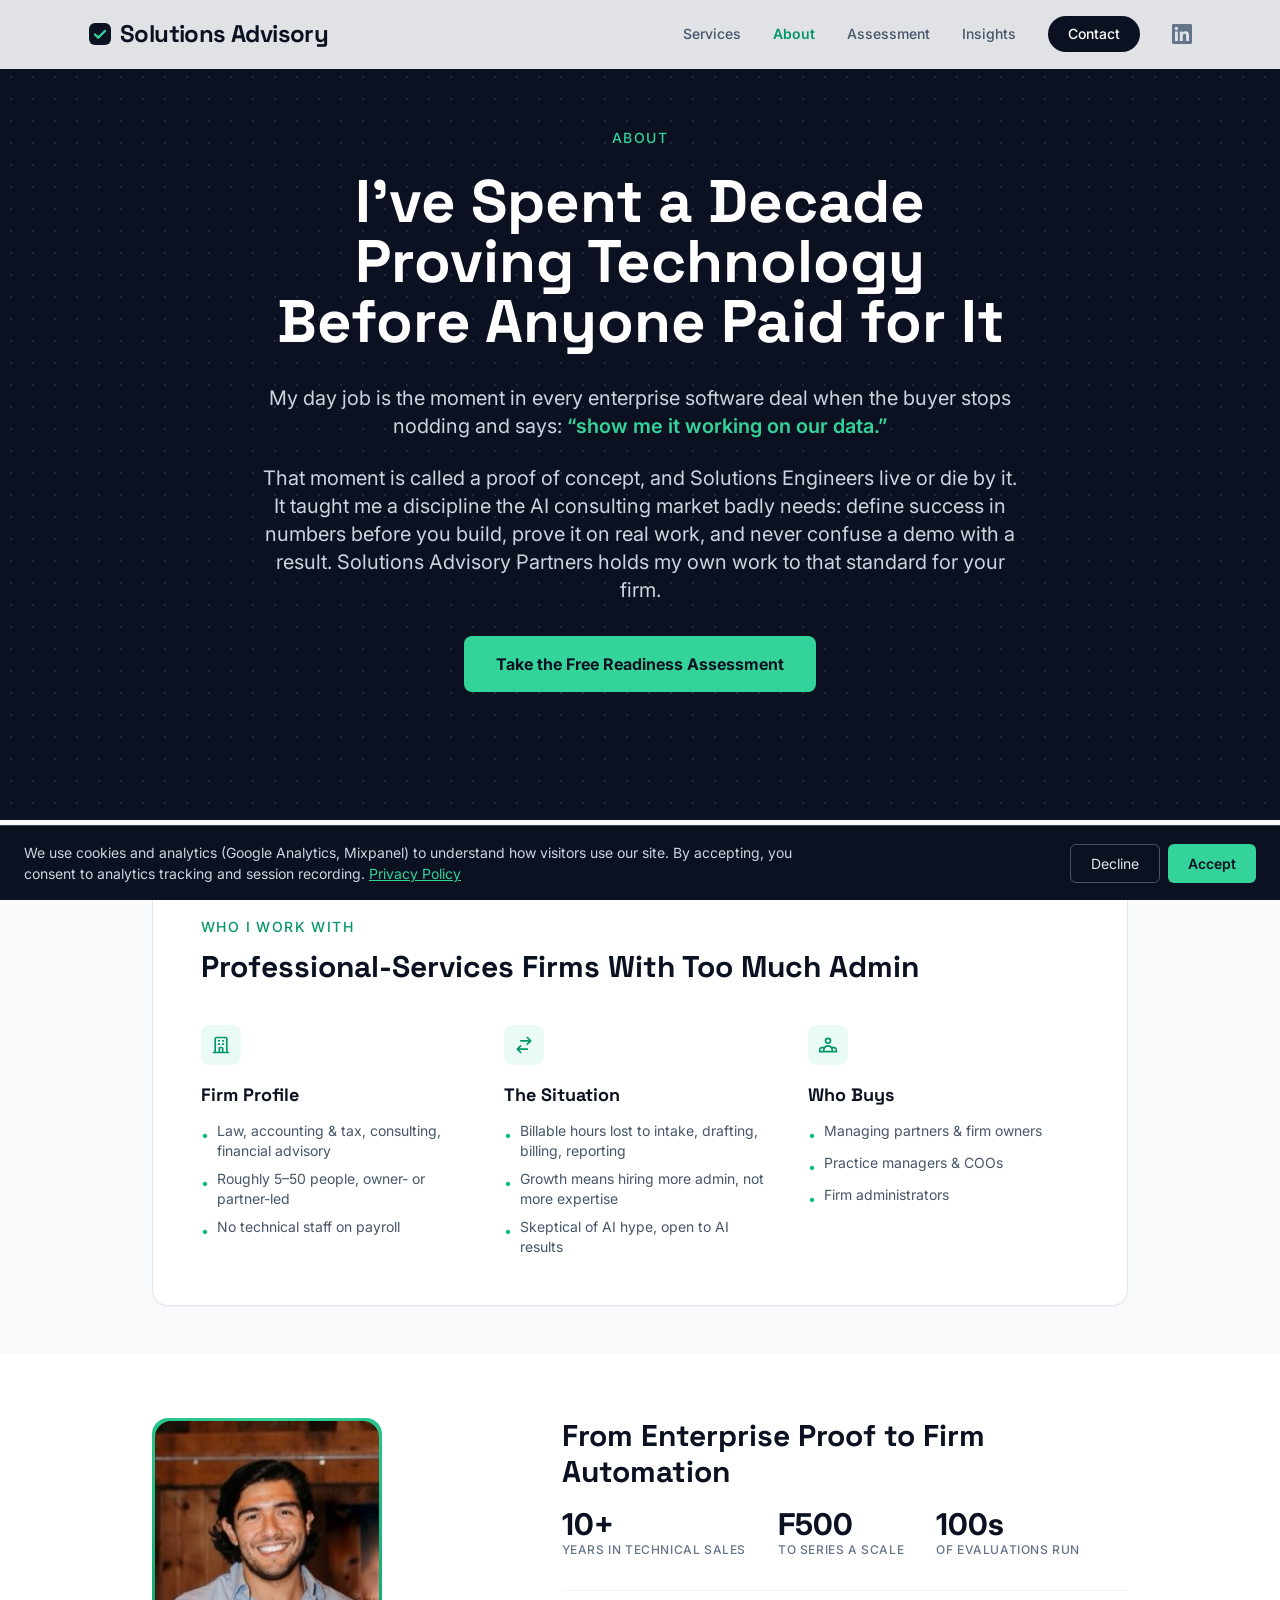
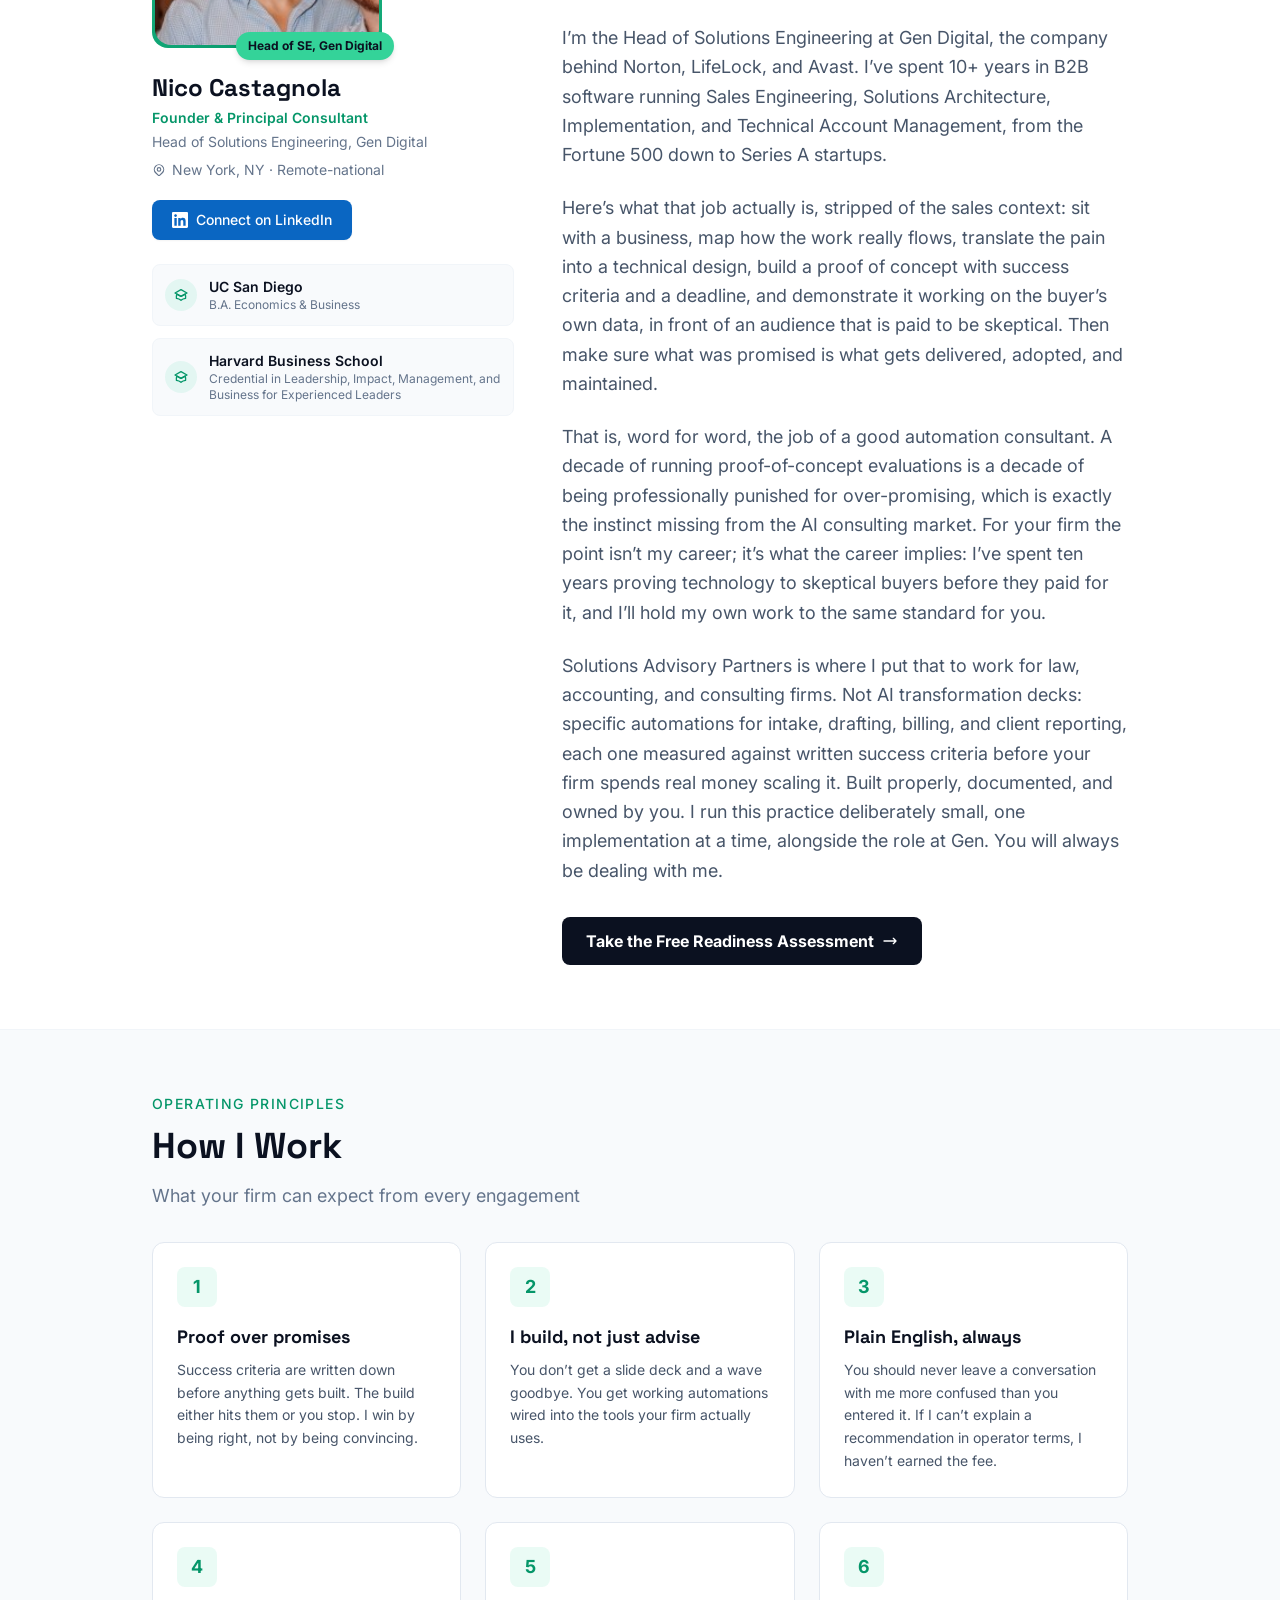
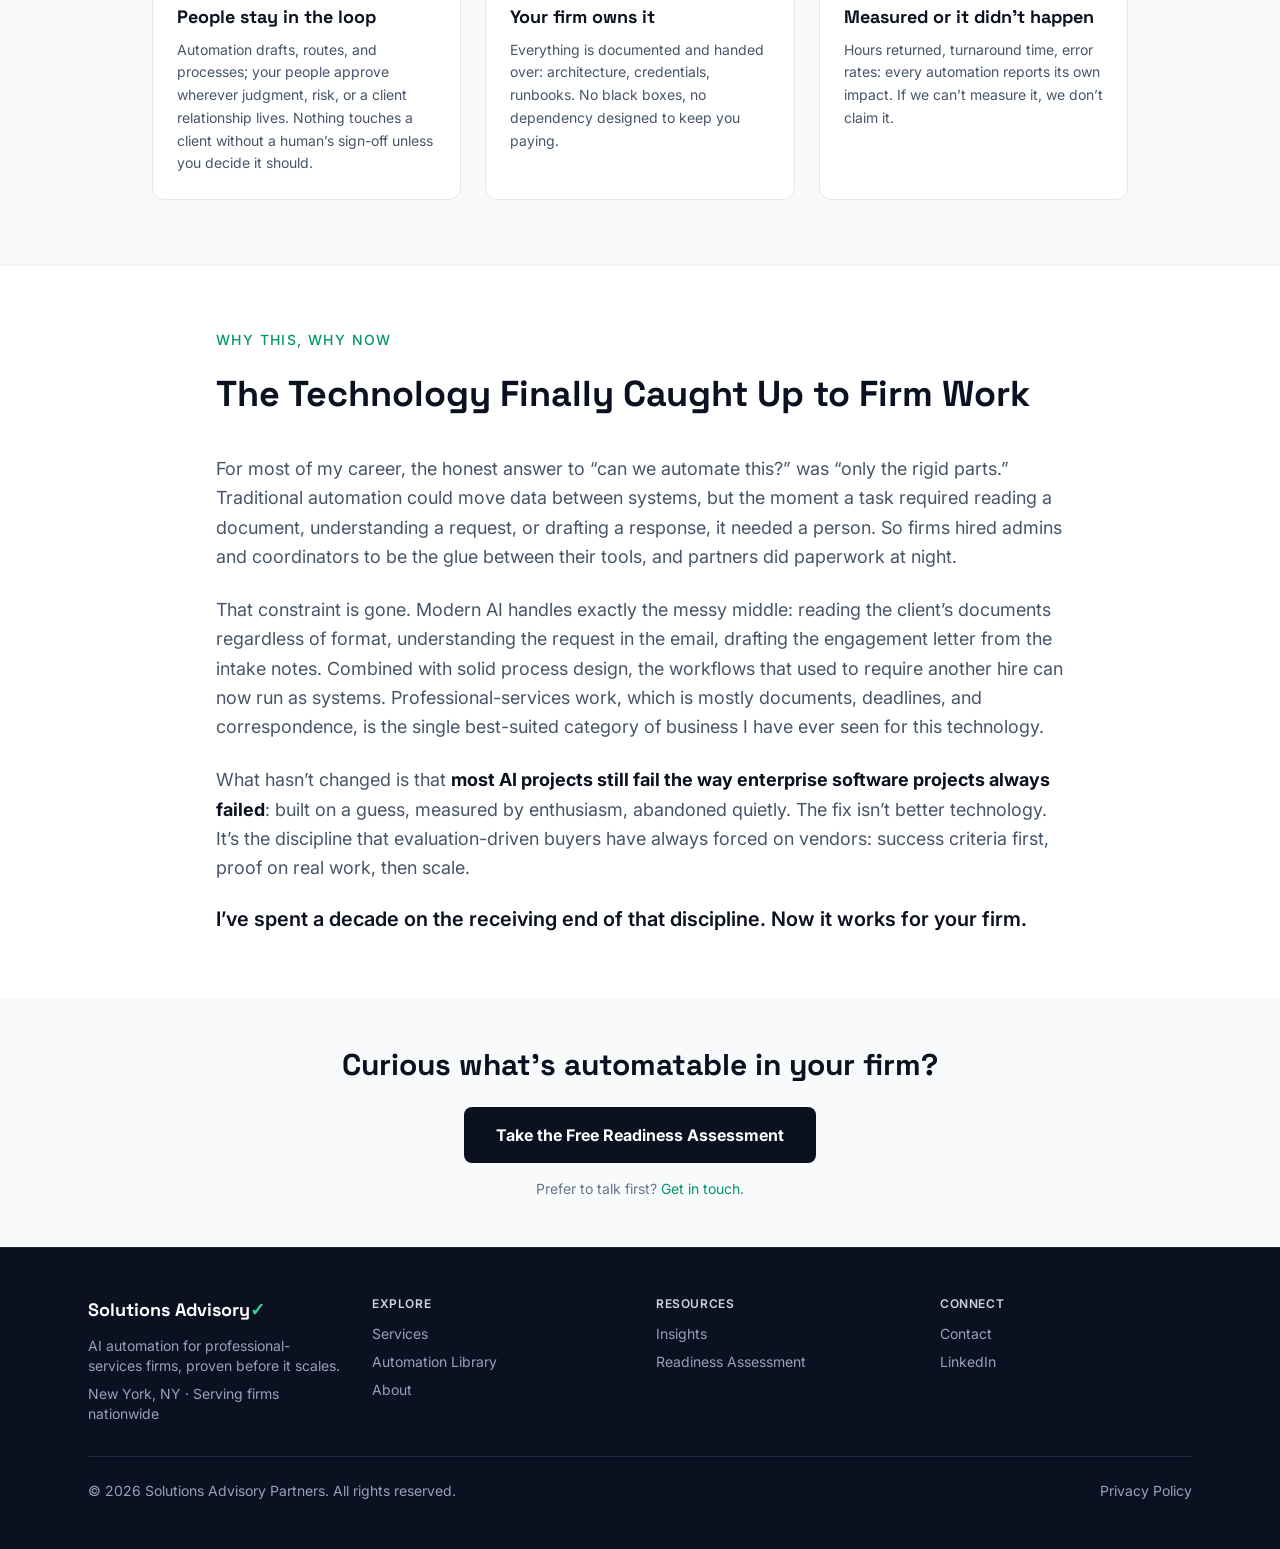
==== about.html @ 88dd607d "SAP v2: AI automation consultancy for professional-services firms Standalone v2 of the Solutions Adv" ====
<!DOCTYPE html>
<html lang="en" class="scroll-smooth">
<head>
    <script src="consent.js"></script>
    <script src="analytics.js" defer></script>
    <meta charset="UTF-8">
    <meta name="viewport" content="width=device-width, initial-scale=1.0">
    <title>About | Solutions Advisory Partners</title>
    <meta name="description" content="Solutions Advisory Partners is the AI automation practice of Nico Castagnola, Head of Solutions Engineering at Gen Digital. A decade of proving technology to skeptical enterprise buyers, now applied to law, accounting, and consulting firms.">
    <link rel="icon" type="image/svg+xml" href="assets/favicon.svg">
    <link rel="stylesheet" href="assets/tailwind.css">
    <link href="https://fonts.googleapis.com/css2?family=Inter:wght@300;400;500;600;700&family=Space+Grotesk:wght@500;600;700&display=swap" rel="stylesheet">
    <style>
        body { font-family: 'Inter', sans-serif; }
        h1, h2, h3 { font-family: 'Space Grotesk', sans-serif; }
        .hero-pattern {
            background-color: #0b1120;
            background-image: radial-gradient(#1c2941 1px, transparent 1px);
            background-size: 22px 22px;
        }
        .founder-photo-ring {
            background: conic-gradient(#34d399, #059669, #34d399);
            padding: 3px;
            border-radius: 1rem;
        }
    </style>
    <link rel="canonical" href="https://www.solutionsadvisorypartners.com/about.html">
    <meta property="og:type" content="website">
    <meta property="og:title" content="About | Solutions Advisory Partners">
    <meta property="og:description" content="A decade of proving technology to skeptical enterprise buyers, now applied to AI automation for professional-services firms.">
    <meta property="og:url" content="https://www.solutionsadvisorypartners.com/about.html">
    <meta property="og:site_name" content="Solutions Advisory Partners">
    <meta property="og:image" content="https://www.solutionsadvisorypartners.com/assets/og-default.png">
    <meta name="twitter:card" content="summary_large_image">
    <meta name="twitter:title" content="About | Solutions Advisory Partners">
    <meta name="twitter:description" content="A decade of proving technology to skeptical enterprise buyers, now applied to AI automation for professional-services firms.">
</head>
<body class="bg-brand-light text-slate-800 antialiased">

    <nav class="fixed w-full z-50 bg-brand-light/90 backdrop-blur-md border-b border-slate-200">
        <div class="max-w-6xl mx-auto px-6 py-4 flex justify-between items-center">
            <a href="index.html" class="flex items-center gap-2 text-xl md:text-2xl font-display font-bold text-brand-dark tracking-tight">
                <svg class="w-6 h-6 shrink-0" viewBox="0 0 24 24" fill="none" aria-hidden="true"><rect x="1" y="1" width="22" height="22" rx="6" fill="#0b1120"/><path d="M7 12.5l3.2 3.2L17 9" stroke="#34d399" stroke-width="2.4" stroke-linecap="round" stroke-linejoin="round"/></svg>
                Solutions Advisory
            </a>
            <div class="hidden md:flex items-center space-x-8 text-sm font-medium text-slate-600">
                <a href="services.html" class="hover:text-emerald-600 transition">Services</a>
                <a href="about.html" class="text-emerald-600 font-semibold">About</a>
                <a href="assessment.html" class="hover:text-emerald-600 transition">Assessment</a>
                <a href="insights.html" class="hover:text-emerald-600 transition">Insights</a>
                <a href="contact.html" class="px-5 py-2 bg-brand-dark text-white rounded-full hover:bg-slate-700 transition">Contact</a>
                <a href="https://www.linkedin.com/company/solutions-engineering-advisory/" target="_blank" rel="noopener noreferrer" class="text-slate-500 hover:text-[#0A66C2] transition" aria-label="LinkedIn">
                    <svg class="w-5 h-5" fill="currentColor" viewBox="0 0 24 24"><path d="M20.447 20.452h-3.554v-5.569c0-1.328-.027-3.037-1.852-3.037-1.853 0-2.136 1.445-2.136 2.939v5.667H9.351V9h3.414v1.561h.046c.477-.9 1.637-1.85 3.37-1.85 3.601 0 4.267 2.37 4.267 5.455v6.286zM5.337 7.433c-1.144 0-2.063-.926-2.063-2.065 0-1.138.92-2.063 2.063-2.063 1.14 0 2.064.925 2.064 2.063 0 1.139-.925 2.065-2.064 2.065zm1.782 13.019H3.555V9h3.564v11.452zM22.225 0H1.771C.792 0 0 .774 0 1.729v20.542C0 23.227.792 24 1.771 24h20.451C23.2 24 24 23.227 24 22.271V1.729C24 .774 23.2 0 22.222 0h.003z"/></svg>
                </a>
            </div>
            <button id="mobileMenuBtn" class="md:hidden p-2 text-slate-600 hover:text-emerald-600 transition" aria-label="Toggle menu" aria-expanded="false">
                <svg id="iconHam" class="w-6 h-6" fill="none" stroke="currentColor" viewBox="0 0 24 24"><path stroke-linecap="round" stroke-linejoin="round" stroke-width="2" d="M4 6h16M4 12h16M4 18h16"/></svg>
                <svg id="iconX" class="w-6 h-6 hidden" fill="none" stroke="currentColor" viewBox="0 0 24 24"><path stroke-linecap="round" stroke-linejoin="round" stroke-width="2" d="M6 18L18 6M6 6l12 12"/></svg>
            </button>
        </div>
        <div id="mobileMenu" class="hidden md:hidden border-t border-slate-200">
            <div class="px-6 py-4 flex flex-col space-y-1">
                <a href="services.html" class="block px-3 py-3 rounded-lg text-base font-medium text-slate-700 hover:bg-slate-100 transition">Services</a>
                <a href="about.html" class="block px-3 py-3 rounded-lg text-base font-medium text-emerald-600 hover:bg-slate-100 transition">About</a>
                <a href="assessment.html" class="block px-3 py-3 rounded-lg text-base font-medium text-slate-700 hover:bg-slate-100 transition">Assessment</a>
                <a href="insights.html" class="block px-3 py-3 rounded-lg text-base font-medium text-slate-700 hover:bg-slate-100 transition">Insights</a>
                <a href="contact.html" class="block mt-2 px-3 py-3 bg-brand-dark text-white text-base font-bold text-center rounded-lg hover:bg-slate-700 transition">Contact</a>
            </div>
        </div>
    </nav>
    <script>
    (function(){var b=document.getElementById('mobileMenuBtn'),m=document.getElementById('mobileMenu'),h=document.getElementById('iconHam'),x=document.getElementById('iconX');if(!b||!m)return;b.addEventListener('click',function(){m.classList.toggle('hidden');h.classList.toggle('hidden');x.classList.toggle('hidden');b.setAttribute('aria-expanded',m.classList.contains('hidden')?'false':'true');});m.querySelectorAll('a').forEach(function(a){a.addEventListener('click',function(){m.classList.add('hidden');h.classList.remove('hidden');x.classList.add('hidden');b.setAttribute('aria-expanded','false');});});})();
    </script>

    <!-- HERO -->
    <section class="hero-pattern text-white py-24 md:py-32 flex items-center">
        <div class="max-w-4xl mx-auto px-8 md:px-12 lg:px-16 text-center">
            <p class="text-brand-accent font-medium text-sm uppercase tracking-widest mb-6">About</p>
            <h1 class="text-4xl md:text-5xl lg:text-6xl font-bold leading-tight mb-8">
                I&rsquo;ve Spent a Decade Proving Technology Before Anyone Paid for It
            </h1>
            <p class="text-lg md:text-xl text-slate-300 leading-relaxed mb-6">
                My day job is the moment in every enterprise software deal when the buyer stops nodding and says: <span class="text-brand-accent font-semibold">&ldquo;show me it working on our data.&rdquo;</span>
            </p>
            <p class="text-lg md:text-xl text-slate-300 leading-relaxed mb-8">
                That moment is called a proof of concept, and Solutions Engineers live or die by it. It taught me a discipline the AI consulting market badly needs: define success in numbers before you build, prove it on real work, and never confuse a demo with a result. Solutions Advisory Partners holds my own work to that standard for your firm.
            </p>
            <a href="assessment.html" class="inline-block px-8 py-4 bg-brand-accent text-brand-dark font-bold rounded-lg hover:bg-white transition">
                Take the Free Readiness Assessment
            </a>
        </div>
    </section>

    <!-- ICP SNAPSHOT -->
    <section class="py-12 bg-brand-light">
        <div class="max-w-5xl mx-auto px-6">
            <div class="bg-white border border-slate-200 rounded-2xl p-8 md:p-12 shadow-sm">
                <p class="text-emerald-600 font-medium text-sm uppercase tracking-widest mb-3">Who I Work With</p>
                <h2 class="text-2xl md:text-3xl font-bold text-brand-dark mb-10">Professional-Services Firms With Too Much Admin</h2>
                <div class="grid md:grid-cols-3 gap-8">
                    <div>
                        <div class="w-10 h-10 bg-brand-accent/10 rounded-lg flex items-center justify-center mb-4">
                            <svg class="w-5 h-5 text-emerald-600" fill="none" stroke="currentColor" viewBox="0 0 24 24"><path stroke-linecap="round" stroke-linejoin="round" stroke-width="2" d="M19 21V5a2 2 0 00-2-2H7a2 2 0 00-2 2v16m14 0h2m-2 0h-5m-9 0H3m2 0h5M9 7h1m-1 4h1m4-4h1m-1 4h1m-5 10v-5a1 1 0 011-1h2a1 1 0 011 1v5m-4 0h4"/></svg>
                        </div>
                        <h3 class="text-lg font-bold text-brand-dark mb-3">Firm Profile</h3>
                        <ul class="space-y-2 text-slate-600 text-sm">
                            <li class="flex items-start gap-2"><span class="text-emerald-500 mt-1">&#8226;</span>Law, accounting &amp; tax, consulting, financial advisory</li>
                            <li class="flex items-start gap-2"><span class="text-emerald-500 mt-1">&#8226;</span>Roughly 5&ndash;50 people, owner- or partner-led</li>
                            <li class="flex items-start gap-2"><span class="text-emerald-500 mt-1">&#8226;</span>No technical staff on payroll</li>
                        </ul>
                    </div>
                    <div>
                        <div class="w-10 h-10 bg-brand-accent/10 rounded-lg flex items-center justify-center mb-4">
                            <svg class="w-5 h-5 text-emerald-600" fill="none" stroke="currentColor" viewBox="0 0 24 24"><path stroke-linecap="round" stroke-linejoin="round" stroke-width="2" d="M8 7h12m0 0l-4-4m4 4l-4 4m0 6H4m0 0l4 4m-4-4l4-4"/></svg>
                        </div>
                        <h3 class="text-lg font-bold text-brand-dark mb-3">The Situation</h3>
                        <ul class="space-y-2 text-slate-600 text-sm">
                            <li class="flex items-start gap-2"><span class="text-emerald-500 mt-1">&#8226;</span>Billable hours lost to intake, drafting, billing, reporting</li>
                            <li class="flex items-start gap-2"><span class="text-emerald-500 mt-1">&#8226;</span>Growth means hiring more admin, not more expertise</li>
                            <li class="flex items-start gap-2"><span class="text-emerald-500 mt-1">&#8226;</span>Skeptical of AI hype, open to AI results</li>
                        </ul>
                    </div>
                    <div>
                        <div class="w-10 h-10 bg-brand-accent/10 rounded-lg flex items-center justify-center mb-4">
                            <svg class="w-5 h-5 text-emerald-600" fill="none" stroke="currentColor" viewBox="0 0 24 24"><path stroke-linecap="round" stroke-linejoin="round" stroke-width="2" d="M17 20h5v-2a3 3 0 00-5.356-1.857M17 20H7m10 0v-2c0-.656-.126-1.283-.356-1.857M7 20H2v-2a3 3 0 015.356-1.857M7 20v-2c0-.656.126-1.283.356-1.857m0 0a5.002 5.002 0 019.288 0M15 7a3 3 0 11-6 0 3 3 0 016 0z"/></svg>
                        </div>
                        <h3 class="text-lg font-bold text-brand-dark mb-3">Who Buys</h3>
                        <ul class="space-y-2 text-slate-600 text-sm">
                            <li class="flex items-start gap-2"><span class="text-emerald-500 mt-1">&#8226;</span>Managing partners &amp; firm owners</li>
                            <li class="flex items-start gap-2"><span class="text-emerald-500 mt-1">&#8226;</span>Practice managers &amp; COOs</li>
                            <li class="flex items-start gap-2"><span class="text-emerald-500 mt-1">&#8226;</span>Firm administrators</li>
                        </ul>
                    </div>
                </div>
            </div>
        </div>
    </section>

    <!-- ABOUT THE FOUNDER -->
    <section class="py-16 bg-white border-b border-slate-100">
        <div class="max-w-5xl mx-auto px-6">
            <div class="grid md:grid-cols-5 gap-12 items-start">

                <!-- Left column: Photo + Identity + Credentials -->
                <div class="md:col-span-2 flex flex-col items-center md:items-start">
                    <div class="relative mb-6">
                        <div class="founder-photo-ring">
                            <div class="w-48 h-48 md:w-56 md:h-56 rounded-2xl overflow-hidden bg-slate-100">
                                <img
                                    src="assets/nico-headshot.jpg"
                                    alt="Nico Castagnola, Founder of Solutions Advisory Partners"
                                    class="w-full h-full object-cover"
                                    id="founderPhoto"
                                    onerror="this.style.display='none';document.getElementById('founderFallback').style.display='flex';"
                                >
                                <div id="founderFallback" class="w-full h-full bg-gradient-to-br from-brand-dark to-slate-700 items-center justify-center text-white text-5xl font-display font-bold" style="display:none;">NC</div>
                            </div>
                        </div>
                        <div class="absolute -bottom-3 -right-3 bg-brand-accent text-brand-dark text-xs font-bold px-3 py-1.5 rounded-full shadow-md">
                            Head of SE, Gen Digital
                        </div>
                    </div>

                    <h3 class="text-2xl font-bold text-brand-dark font-display mb-1">Nico Castagnola</h3>
                    <p class="text-emerald-600 font-semibold text-sm mb-1">Founder &amp; Principal Consultant</p>
                    <p class="text-slate-500 text-sm mb-2">Head of Solutions Engineering, Gen Digital</p>
                    <p class="text-slate-500 text-sm mb-5 flex items-center gap-1.5">
                        <svg class="w-3.5 h-3.5" fill="none" stroke="currentColor" viewBox="0 0 24 24"><path stroke-linecap="round" stroke-linejoin="round" stroke-width="2" d="M17.657 16.657L13.414 20.9a1.998 1.998 0 01-2.827 0l-4.244-4.243a8 8 0 1111.314 0z"/><path stroke-linecap="round" stroke-linejoin="round" stroke-width="2" d="M15 11a3 3 0 11-6 0 3 3 0 016 0z"/></svg>
                        New York, NY &middot; Remote-national
                    </p>

                    <a href="https://www.linkedin.com/in/njc29/" target="_blank" rel="noopener noreferrer"
                       class="inline-flex items-center gap-2 px-5 py-2.5 bg-[#0A66C2] text-white text-sm font-medium rounded-lg hover:bg-[#004182] transition mb-6 shadow-sm w-full justify-center md:w-auto">
                        <svg class="w-4 h-4" fill="currentColor" viewBox="0 0 24 24"><path d="M20.447 20.452h-3.554v-5.569c0-1.328-.027-3.037-1.852-3.037-1.853 0-2.136 1.445-2.136 2.939v5.667H9.351V9h3.414v1.561h.046c.477-.9 1.637-1.85 3.37-1.85 3.601 0 4.267 2.37 4.267 5.455v6.286zM5.337 7.433c-1.144 0-2.063-.926-2.063-2.065 0-1.138.92-2.063 2.063-2.063 1.14 0 2.064.925 2.064 2.063 0 1.139-.925 2.065-2.064 2.065zm1.782 13.019H3.555V9h3.564v11.452zM22.225 0H1.771C.792 0 0 .774 0 1.729v20.542C0 23.227.792 24 1.771 24h20.451C23.2 24 24 23.227 24 22.271V1.729C24 .774 23.2 0 22.222 0h.003z"/></svg>
                        Connect on LinkedIn
                    </a>

                    <div class="w-full space-y-3">
                        <div class="flex items-center gap-3 bg-slate-50 p-3 rounded-lg border border-slate-100">
                            <div class="w-8 h-8 bg-brand-accent/10 rounded-full flex items-center justify-center shrink-0">
                                <svg class="w-4 h-4 text-emerald-600" fill="none" stroke="currentColor" viewBox="0 0 24 24"><path stroke-linecap="round" stroke-linejoin="round" stroke-width="2" d="M12 14l9-5-9-5-9 5 9 5z"/><path stroke-linecap="round" stroke-linejoin="round" stroke-width="2" d="M12 14l6.16-3.422a12.083 12.083 0 01.665 6.479A11.952 11.952 0 0012 20.055a11.952 11.952 0 00-6.824-2.998 12.078 12.078 0 01.665-6.479L12 14z"/></svg>
                            </div>
                            <div>
                                <p class="text-sm font-semibold text-brand-dark">UC San Diego</p>
                                <p class="text-xs text-slate-500">B.A. Economics &amp; Business</p>
                            </div>
                        </div>
                        <div class="flex items-center gap-3 bg-slate-50 p-3 rounded-lg border border-slate-100">
                            <div class="w-8 h-8 bg-brand-accent/10 rounded-full flex items-center justify-center shrink-0">
                                <svg class="w-4 h-4 text-emerald-600" fill="none" stroke="currentColor" viewBox="0 0 24 24"><path stroke-linecap="round" stroke-linejoin="round" stroke-width="2" d="M12 14l9-5-9-5-9 5 9 5z"/><path stroke-linecap="round" stroke-linejoin="round" stroke-width="2" d="M12 14l6.16-3.422a12.083 12.083 0 01.665 6.479A11.952 11.952 0 0012 20.055a11.952 11.952 0 00-6.824-2.998 12.078 12.078 0 01.665-6.479L12 14z"/></svg>
                            </div>
                            <div>
                                <p class="text-sm font-semibold text-brand-dark">Harvard Business School</p>
                                <p class="text-xs text-slate-500">Credential in Leadership, Impact, Management, and Business for Experienced Leaders</p>
                            </div>
                        </div>
                    </div>
                </div>

                <!-- Right column: Bio -->
                <div class="md:col-span-3">
                    <h2 class="text-2xl md:text-3xl font-bold text-brand-dark mb-4 font-display">From Enterprise Proof to Firm Automation</h2>

                    <div class="flex flex-wrap gap-8 mb-8 pb-8 border-b border-slate-100">
                        <div>
                            <p class="text-3xl font-bold text-brand-dark">10+</p>
                            <p class="text-xs text-slate-500 uppercase tracking-wider font-medium">Years in Technical Sales</p>
                        </div>
                        <div>
                            <p class="text-3xl font-bold text-brand-dark">F500</p>
                            <p class="text-xs text-slate-500 uppercase tracking-wider font-medium">to Series A Scale</p>
                        </div>
                        <div>
                            <p class="text-3xl font-bold text-brand-dark">100s</p>
                            <p class="text-xs text-slate-500 uppercase tracking-wider font-medium">of Evaluations Run</p>
                        </div>
                    </div>

                    <p class="text-slate-600 text-lg leading-relaxed mb-6">
                        I&rsquo;m the Head of Solutions Engineering at Gen Digital, the company behind Norton, LifeLock, and Avast. I&rsquo;ve spent 10+ years in B2B software running Sales Engineering, Solutions Architecture, Implementation, and Technical Account Management, from the Fortune 500 down to Series A startups.
                    </p>
                    <p class="text-slate-600 text-lg leading-relaxed mb-6">
                        Here&rsquo;s what that job actually is, stripped of the sales context: sit with a business, map how the work really flows, translate the pain into a technical design, build a proof of concept with success criteria and a deadline, and demonstrate it working on the buyer&rsquo;s own data, in front of an audience that is paid to be skeptical. Then make sure what was promised is what gets delivered, adopted, and maintained.
                    </p>
                    <p class="text-slate-600 text-lg leading-relaxed mb-6">
                        That is, word for word, the job of a good automation consultant. A decade of running proof-of-concept evaluations is a decade of being professionally punished for over-promising, which is exactly the instinct missing from the AI consulting market. For your firm the point isn&rsquo;t my career; it&rsquo;s what the career implies: I&rsquo;ve spent ten years proving technology to skeptical buyers before they paid for it, and I&rsquo;ll hold my own work to the same standard for you.
                    </p>
                    <p class="text-slate-600 text-lg leading-relaxed mb-8">
                        Solutions Advisory Partners is where I put that to work for law, accounting, and consulting firms. Not AI transformation decks: specific automations for intake, drafting, billing, and client reporting, each one measured against written success criteria before your firm spends real money scaling it. Built properly, documented, and owned by you. I run this practice deliberately small, one implementation at a time, alongside the role at Gen. You will always be dealing with me.
                    </p>

                    <a href="assessment.html" class="inline-flex items-center gap-2 px-6 py-3 bg-brand-dark text-white font-bold rounded-lg hover:bg-slate-700 transition">
                        Take the Free Readiness Assessment
                        <svg class="w-4 h-4" fill="none" stroke="currentColor" viewBox="0 0 24 24"><path stroke-linecap="round" stroke-linejoin="round" stroke-width="2" d="M17 8l4 4m0 0l-4 4m4-4H3"/></svg>
                    </a>
                </div>
            </div>
        </div>
    </section>

    <!-- OPERATING PRINCIPLES -->
    <section class="py-16 bg-brand-light border-b border-slate-100">
        <div class="max-w-5xl mx-auto px-6">
            <p class="text-emerald-600 font-medium text-sm uppercase tracking-widest mb-3">Operating Principles</p>
            <h2 class="text-3xl md:text-4xl font-bold text-brand-dark mb-4">How I Work</h2>
            <p class="text-slate-500 text-lg mb-8">What your firm can expect from every engagement</p>

            <div class="grid md:grid-cols-2 lg:grid-cols-3 gap-6">
                <div class="bg-white border border-slate-200 rounded-xl p-6 hover:shadow-md transition">
                    <div class="w-10 h-10 bg-brand-accent/10 rounded-lg flex items-center justify-center mb-4">
                        <span class="text-emerald-600 font-bold text-lg">1</span>
                    </div>
                    <h3 class="text-lg font-bold text-brand-dark mb-2 font-display">Proof over promises</h3>
                    <p class="text-slate-600 text-sm leading-relaxed">Success criteria are written down before anything gets built. The build either hits them or you stop. I win by being right, not by being convincing.</p>
                </div>
                <div class="bg-white border border-slate-200 rounded-xl p-6 hover:shadow-md transition">
                    <div class="w-10 h-10 bg-brand-accent/10 rounded-lg flex items-center justify-center mb-4">
                        <span class="text-emerald-600 font-bold text-lg">2</span>
                    </div>
                    <h3 class="text-lg font-bold text-brand-dark mb-2 font-display">I build, not just advise</h3>
                    <p class="text-slate-600 text-sm leading-relaxed">You don&rsquo;t get a slide deck and a wave goodbye. You get working automations wired into the tools your firm actually uses.</p>
                </div>
                <div class="bg-white border border-slate-200 rounded-xl p-6 hover:shadow-md transition">
                    <div class="w-10 h-10 bg-brand-accent/10 rounded-lg flex items-center justify-center mb-4">
                        <span class="text-emerald-600 font-bold text-lg">3</span>
                    </div>
                    <h3 class="text-lg font-bold text-brand-dark mb-2 font-display">Plain English, always</h3>
                    <p class="text-slate-600 text-sm leading-relaxed">You should never leave a conversation with me more confused than you entered it. If I can&rsquo;t explain a recommendation in operator terms, I haven&rsquo;t earned the fee.</p>
                </div>
                <div class="bg-white border border-slate-200 rounded-xl p-6 hover:shadow-md transition">
                    <div class="w-10 h-10 bg-brand-accent/10 rounded-lg flex items-center justify-center mb-4">
                        <span class="text-emerald-600 font-bold text-lg">4</span>
                    </div>
                    <h3 class="text-lg font-bold text-brand-dark mb-2 font-display">People stay in the loop</h3>
                    <p class="text-slate-600 text-sm leading-relaxed">Automation drafts, routes, and processes; your people approve wherever judgment, risk, or a client relationship lives. Nothing touches a client without a human&rsquo;s sign-off unless you decide it should.</p>
                </div>
                <div class="bg-white border border-slate-200 rounded-xl p-6 hover:shadow-md transition">
                    <div class="w-10 h-10 bg-brand-accent/10 rounded-lg flex items-center justify-center mb-4">
                        <span class="text-emerald-600 font-bold text-lg">5</span>
                    </div>
                    <h3 class="text-lg font-bold text-brand-dark mb-2 font-display">Your firm owns it</h3>
                    <p class="text-slate-600 text-sm leading-relaxed">Everything is documented and handed over: architecture, credentials, runbooks. No black boxes, no dependency designed to keep you paying.</p>
                </div>
                <div class="bg-white border border-slate-200 rounded-xl p-6 hover:shadow-md transition">
                    <div class="w-10 h-10 bg-brand-accent/10 rounded-lg flex items-center justify-center mb-4">
                        <span class="text-emerald-600 font-bold text-lg">6</span>
                    </div>
                    <h3 class="text-lg font-bold text-brand-dark mb-2 font-display">Measured or it didn&rsquo;t happen</h3>
                    <p class="text-slate-600 text-sm leading-relaxed">Hours returned, turnaround time, error rates: every automation reports its own impact. If we can&rsquo;t measure it, we don&rsquo;t claim it.</p>
                </div>
            </div>
        </div>
    </section>

    <!-- WHY NOW -->
    <section class="py-16 bg-white border-t border-slate-100">
        <div class="max-w-4xl mx-auto px-6">
            <p class="text-emerald-600 font-medium text-sm uppercase tracking-widest mb-6">Why This, Why Now</p>
            <h2 class="text-3xl md:text-4xl font-bold text-brand-dark mb-10 leading-tight">
                The Technology Finally Caught Up to Firm Work
            </h2>

            <div class="space-y-6 text-slate-600 text-lg leading-relaxed">
                <p>
                    For most of my career, the honest answer to &ldquo;can we automate this?&rdquo; was &ldquo;only the rigid parts.&rdquo; Traditional automation could move data between systems, but the moment a task required reading a document, understanding a request, or drafting a response, it needed a person. So firms hired admins and coordinators to be the glue between their tools, and partners did paperwork at night.
                </p>
                <p>
                    That constraint is gone. Modern AI handles exactly the messy middle: reading the client&rsquo;s documents regardless of format, understanding the request in the email, drafting the engagement letter from the intake notes. Combined with solid process design, the workflows that used to require another hire can now run as systems. Professional-services work, which is mostly documents, deadlines, and correspondence, is the single best-suited category of business I have ever seen for this technology.
                </p>
                <p>
                    What hasn&rsquo;t changed is that <strong class="text-brand-dark">most AI projects still fail the way enterprise software projects always failed</strong>: built on a guess, measured by enthusiasm, abandoned quietly. The fix isn&rsquo;t better technology. It&rsquo;s the discipline that evaluation-driven buyers have always forced on vendors: success criteria first, proof on real work, then scale.
                </p>
                <p class="text-brand-dark font-semibold text-xl leading-snug">
                    I&rsquo;ve spent a decade on the receiving end of that discipline. Now it works for your firm.
                </p>
            </div>
        </div>
    </section>

    <!-- MID-PAGE CTA -->
    <section class="py-12 bg-brand-light border-t border-slate-100">
        <div class="max-w-3xl mx-auto px-6 text-center">
            <h2 class="text-2xl md:text-3xl font-bold text-brand-dark mb-6">Curious what&rsquo;s automatable in your firm?</h2>
            <div class="flex flex-col items-center gap-4">
                <a href="assessment.html" class="inline-block px-8 py-4 bg-brand-dark text-white font-bold rounded-lg hover:bg-slate-700 transition">
                    Take the Free Readiness Assessment
                </a>
                <p class="text-sm text-slate-500">Prefer to talk first? <a href="contact.html" class="text-emerald-600 hover:underline">Get in touch</a>.</p>
            </div>
        </div>
    </section>

    <footer class="bg-brand-dark text-slate-400 py-12 border-t border-slate-800">
        <div class="max-w-6xl mx-auto px-6">
            <div class="grid grid-cols-2 md:grid-cols-4 gap-8 mb-8">
                <div>
                    <span class="text-white font-display font-bold text-lg block mb-3">Solutions Advisory<span class="text-brand-accent">&check;</span></span>
                    <p class="text-sm">AI automation for professional-services firms, proven before it scales.</p>
                    <p class="text-sm mt-2">New York, NY &middot; Serving firms nationwide</p>
                </div>
                <div>
                    <p class="text-xs font-semibold text-slate-300 uppercase tracking-wider mb-3">Explore</p>
                    <div class="space-y-2 text-sm">
                        <a href="services.html" class="block hover:text-brand-accent transition">Services</a>
                        <a href="services.html#automations" class="block hover:text-brand-accent transition">Automation Library</a>
                        <a href="about.html" class="block hover:text-brand-accent transition">About</a>
                    </div>
                </div>
                <div>
                    <p class="text-xs font-semibold text-slate-300 uppercase tracking-wider mb-3">Resources</p>
                    <div class="space-y-2 text-sm">
                        <a href="insights.html" class="block hover:text-brand-accent transition">Insights</a>
                        <a href="assessment.html" class="block hover:text-brand-accent transition">Readiness Assessment</a>
                    </div>
                </div>
                <div>
                    <p class="text-xs font-semibold text-slate-300 uppercase tracking-wider mb-3">Connect</p>
                    <div class="space-y-2 text-sm">
                        <a href="contact.html" class="block hover:text-brand-accent transition">Contact</a>
                        <a href="https://www.linkedin.com/company/solutions-engineering-advisory/" target="_blank" rel="noopener noreferrer" class="block hover:text-brand-accent transition">LinkedIn</a>
                    </div>
                </div>
            </div>
            <div class="pt-6 border-t border-slate-800 flex flex-col md:flex-row justify-between items-center gap-4 text-sm">
                <span>&copy; 2026 Solutions Advisory Partners. All rights reserved.</span>
                <a href="privacy.html" class="hover:text-brand-accent transition">Privacy Policy</a>
            </div>
        </div>
    </footer>
</body>
</html>
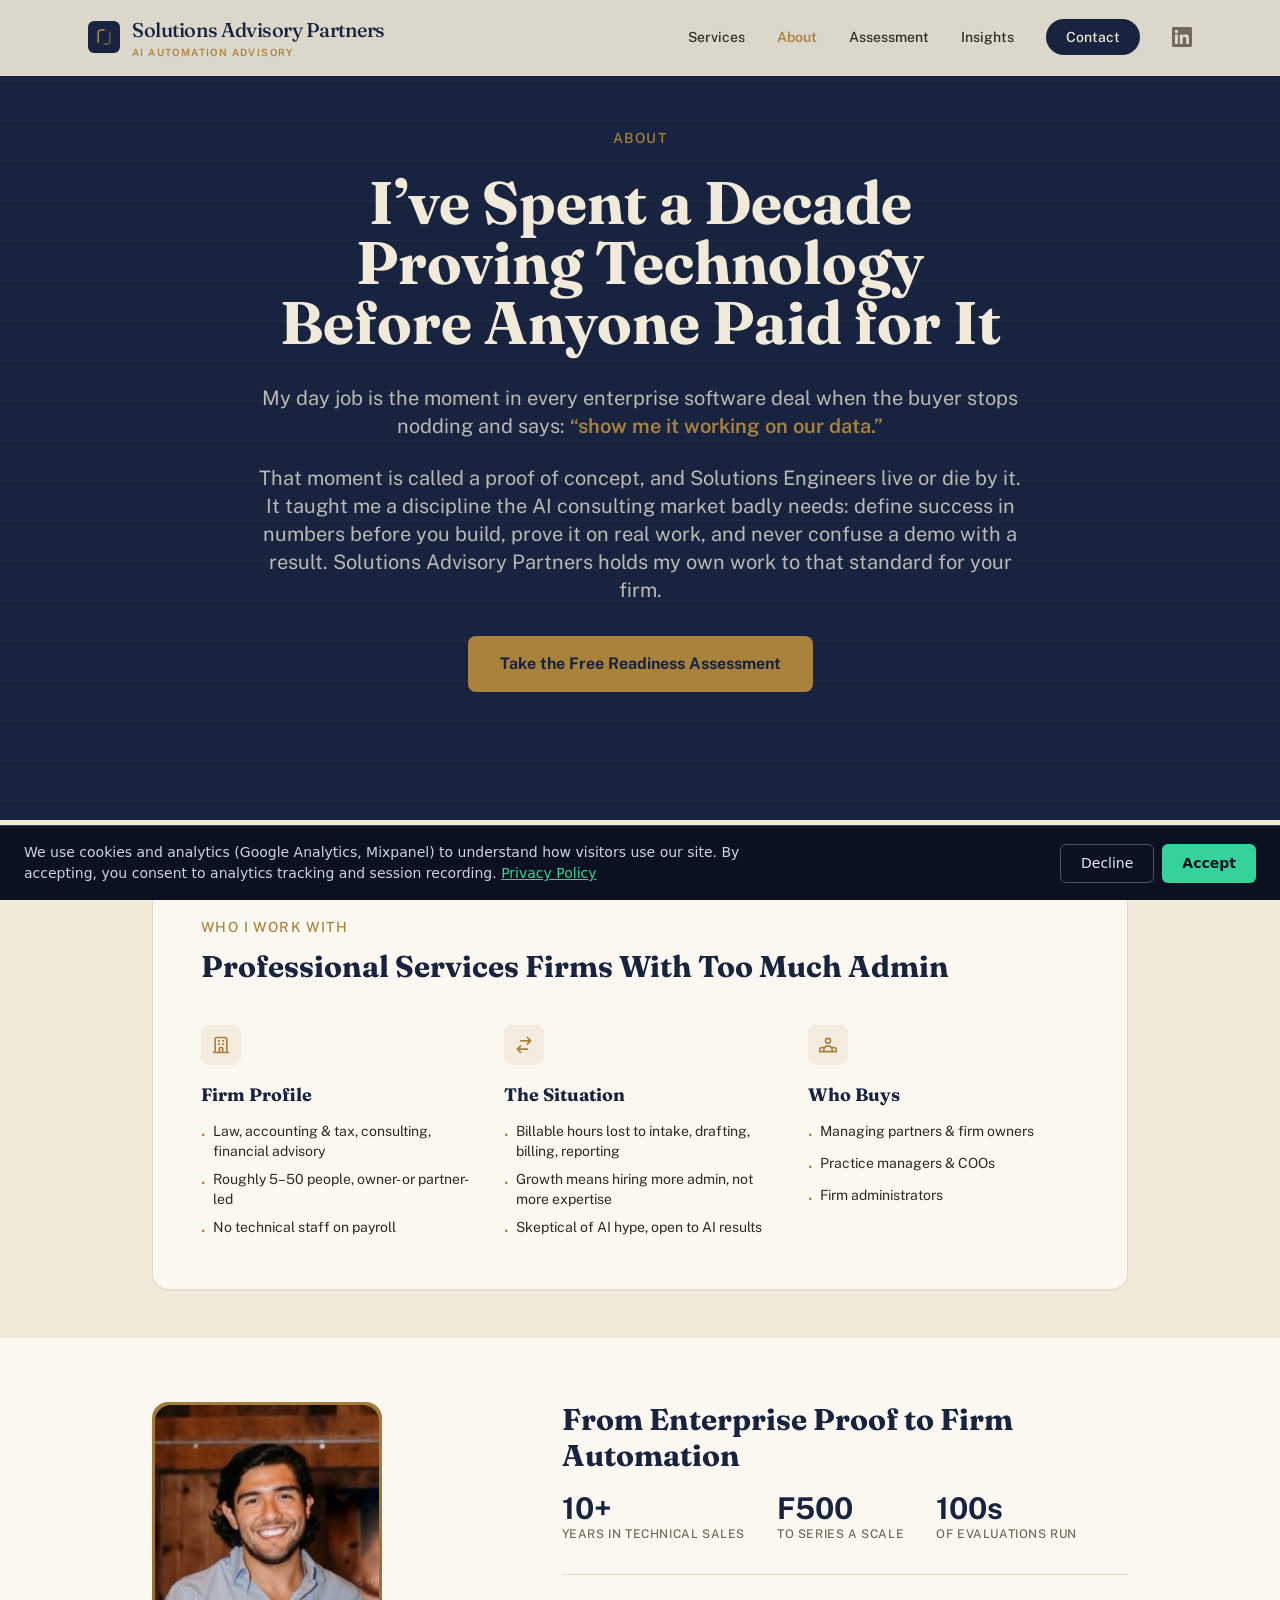
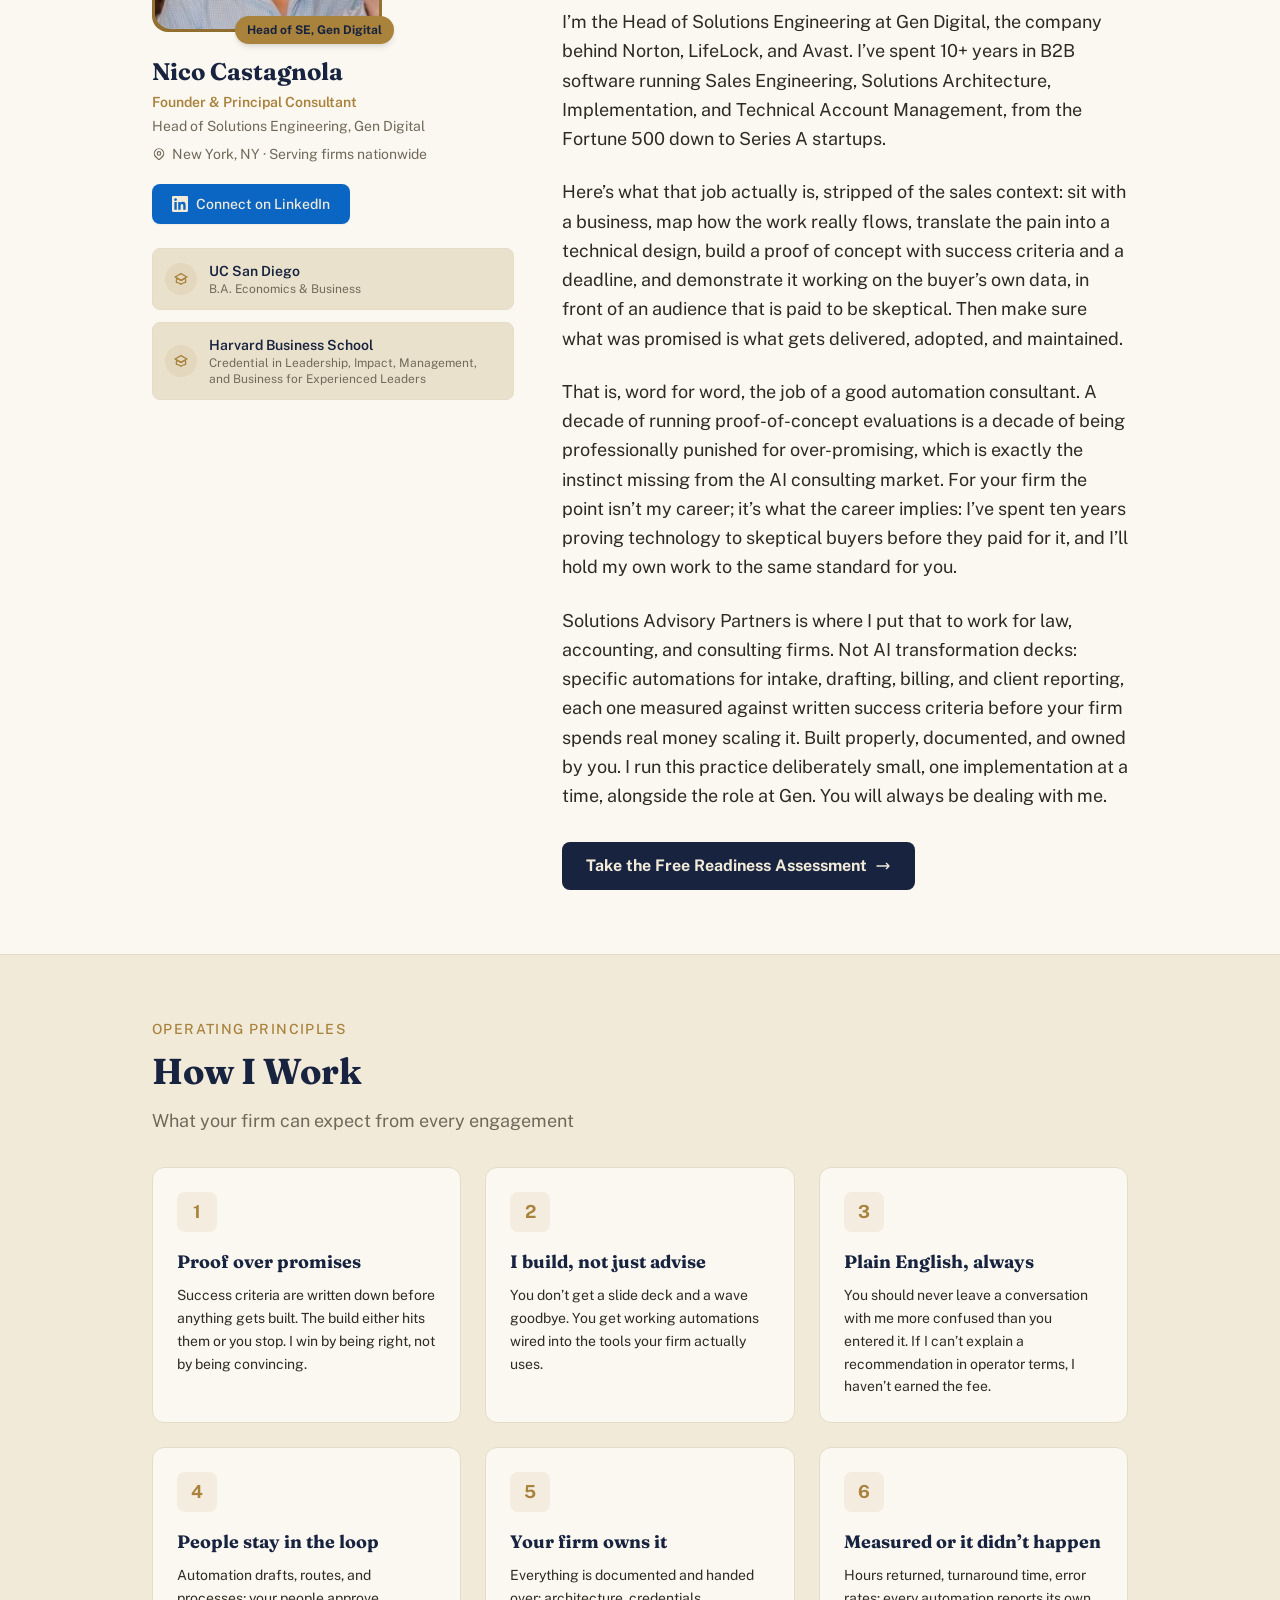
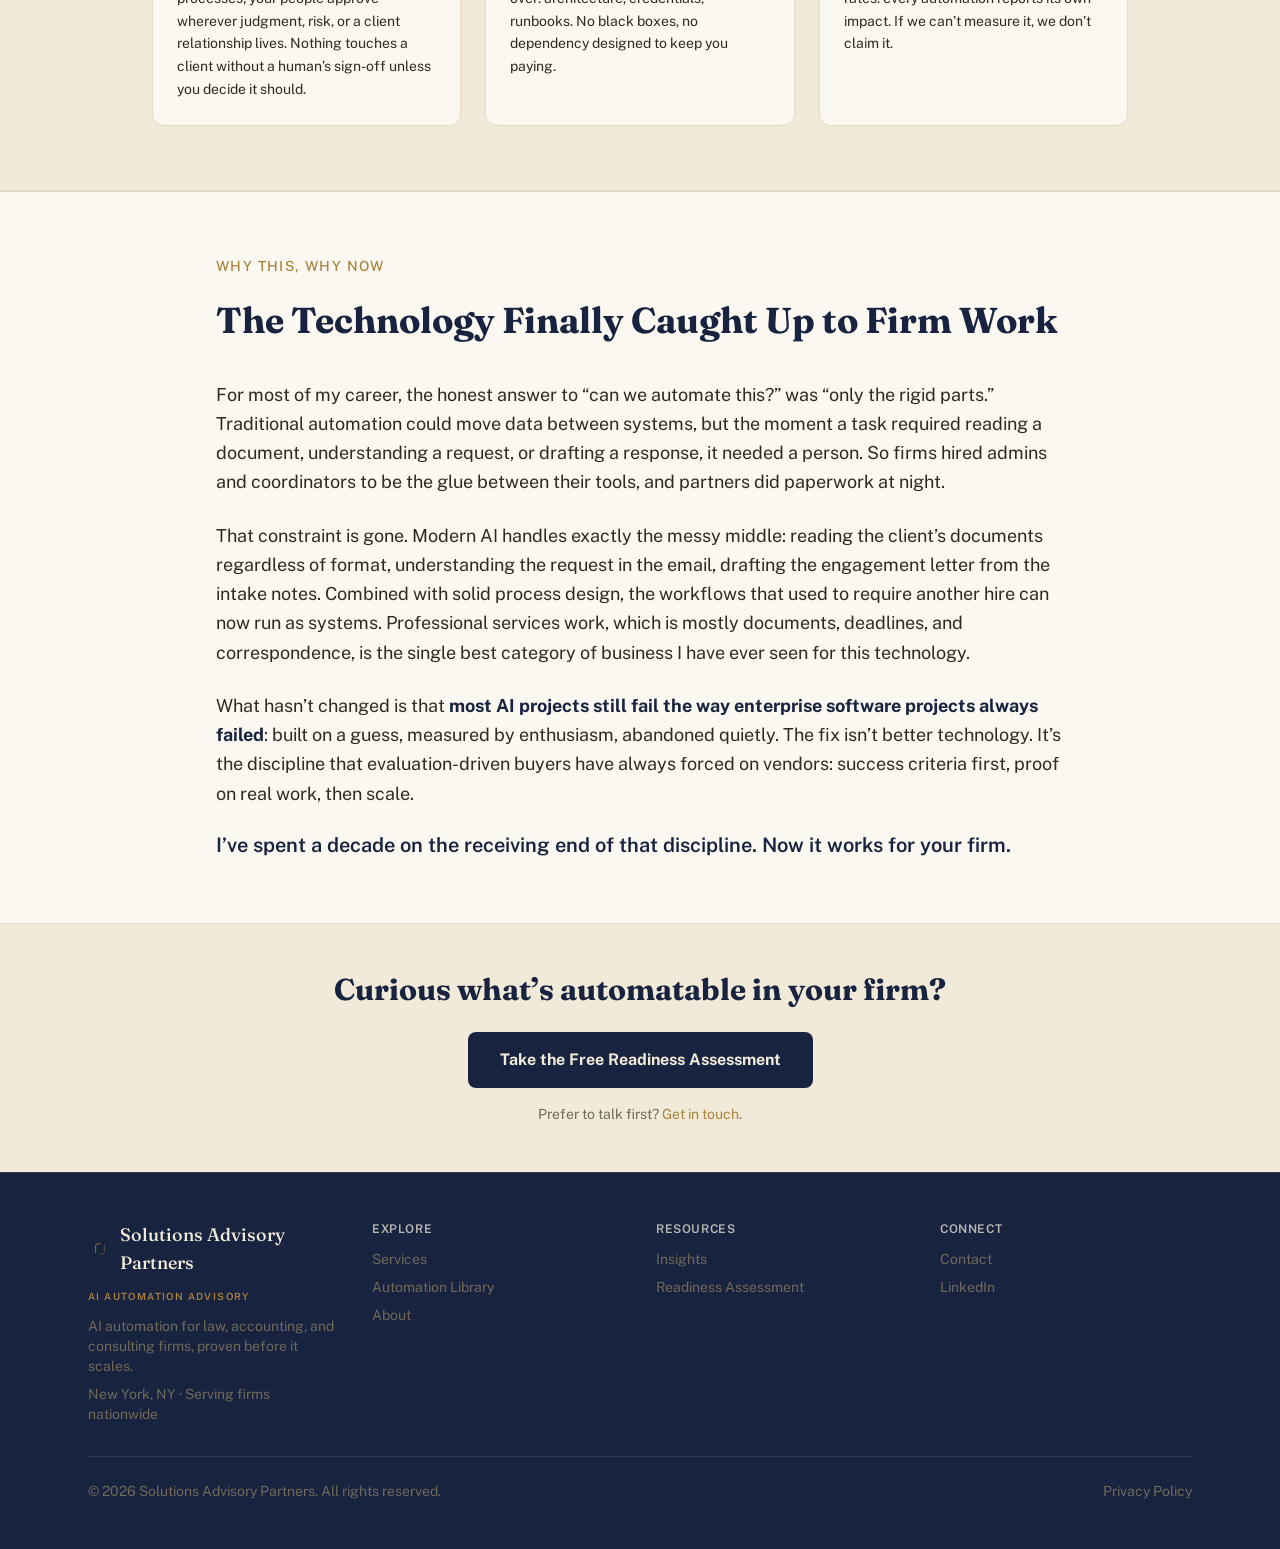
==== commit b039dba6: "Rebrand: Ledger identity + AI-tell copy sweep Applies the "Ledger" visual identity spec across all 1" ====
--- a/about.html
+++ b/about.html
@@ -9,17 +9,16 @@
     <meta name="description" content="Solutions Advisory Partners is the AI automation practice of Nico Castagnola, Head of Solutions Engineering at Gen Digital. A decade of proving technology to skeptical enterprise buyers, now applied to law, accounting, and consulting firms.">
     <link rel="icon" type="image/svg+xml" href="assets/favicon.svg">
     <link rel="stylesheet" href="assets/tailwind.css">
-    <link href="https://fonts.googleapis.com/css2?family=Inter:wght@300;400;500;600;700&family=Space+Grotesk:wght@500;600;700&display=swap" rel="stylesheet">
+    <link href="https://fonts.googleapis.com/css2?family=Fraunces:ital,opsz,wght@0,9..144,400;0,9..144,500;0,9..144,600;1,9..144,500&family=Public+Sans:wght@400;500;600;700&display=swap" rel="stylesheet">
     <style>
-        body { font-family: 'Inter', sans-serif; }
-        h1, h2, h3 { font-family: 'Space Grotesk', sans-serif; }
+        body { font-family: 'Public Sans', sans-serif; }
+        h1, h2, h3 { font-family: 'Fraunces', serif; }
         .hero-pattern {
-            background-color: #0b1120;
-            background-image: radial-gradient(#1c2941 1px, transparent 1px);
-            background-size: 22px 22px;
+            background-color: #17233F;
+            background-image: repeating-linear-gradient(to bottom, rgba(169,130,60,0.07) 0px, rgba(169,130,60,0.07) 1px, transparent 1px, transparent 40px);
         }
         .founder-photo-ring {
-            background: conic-gradient(#34d399, #059669, #34d399);
+            background: conic-gradient(#A9823C, #8C6A2E, #A9823C);
             padding: 3px;
             border-radius: 1rem;
         }
@@ -27,44 +26,47 @@
     <link rel="canonical" href="https://www.solutionsadvisorypartners.com/about.html">
     <meta property="og:type" content="website">
     <meta property="og:title" content="About | Solutions Advisory Partners">
-    <meta property="og:description" content="A decade of proving technology to skeptical enterprise buyers, now applied to AI automation for professional-services firms.">
+    <meta property="og:description" content="A decade of proving technology to skeptical enterprise buyers, now applied to AI automation for professional services firms.">
     <meta property="og:url" content="https://www.solutionsadvisorypartners.com/about.html">
     <meta property="og:site_name" content="Solutions Advisory Partners">
     <meta property="og:image" content="https://www.solutionsadvisorypartners.com/assets/og-default.png">
     <meta name="twitter:card" content="summary_large_image">
     <meta name="twitter:title" content="About | Solutions Advisory Partners">
-    <meta name="twitter:description" content="A decade of proving technology to skeptical enterprise buyers, now applied to AI automation for professional-services firms.">
+    <meta name="twitter:description" content="A decade of proving technology to skeptical enterprise buyers, now applied to AI automation for professional services firms.">
 </head>
-<body class="bg-brand-light text-slate-800 antialiased">
-
-    <nav class="fixed w-full z-50 bg-brand-light/90 backdrop-blur-md border-b border-slate-200">
+<body class="bg-brand-paper text-brand-text antialiased">
+
+    <nav class="fixed w-full z-50 bg-brand-paper/90 backdrop-blur-md border-b border-brand-rule">
         <div class="max-w-6xl mx-auto px-6 py-4 flex justify-between items-center">
-            <a href="index.html" class="flex items-center gap-2 text-xl md:text-2xl font-display font-bold text-brand-dark tracking-tight">
-                <svg class="w-6 h-6 shrink-0" viewBox="0 0 24 24" fill="none" aria-hidden="true"><rect x="1" y="1" width="22" height="22" rx="6" fill="#0b1120"/><path d="M7 12.5l3.2 3.2L17 9" stroke="#34d399" stroke-width="2.4" stroke-linecap="round" stroke-linejoin="round"/></svg>
-                Solutions Advisory
+            <a href="index.html" class="flex items-center gap-3 text-brand-ink">
+                <svg class="w-8 h-8 shrink-0" viewBox="0 0 72 72" fill="none" aria-hidden="true"><rect width="72" height="72" rx="14" fill="#17233F"/><path d="M23 47 L23 25 Q23 20 36 20" stroke="#A9823C" stroke-width="4" stroke-linecap="round"/><path d="M49 25 L49 47 Q49 52 36 52" stroke="#A9823C" stroke-width="4" stroke-linecap="round" opacity="0.55"/></svg>
+                <span class="leading-tight">
+                    <span class="block font-display text-lg md:text-xl font-medium tracking-tight">Solutions Advisory Partners</span>
+                    <span class="block text-[10px] font-semibold uppercase tracking-[0.14em] text-brand-brass mt-0.5">AI Automation Advisory</span>
+                </span>
             </a>
-            <div class="hidden md:flex items-center space-x-8 text-sm font-medium text-slate-600">
-                <a href="services.html" class="hover:text-emerald-600 transition">Services</a>
-                <a href="about.html" class="text-emerald-600 font-semibold">About</a>
-                <a href="assessment.html" class="hover:text-emerald-600 transition">Assessment</a>
-                <a href="insights.html" class="hover:text-emerald-600 transition">Insights</a>
-                <a href="contact.html" class="px-5 py-2 bg-brand-dark text-white rounded-full hover:bg-slate-700 transition">Contact</a>
-                <a href="https://www.linkedin.com/company/solutions-engineering-advisory/" target="_blank" rel="noopener noreferrer" class="text-slate-500 hover:text-[#0A66C2] transition" aria-label="LinkedIn">
+            <div class="hidden md:flex items-center space-x-8 text-sm font-medium text-brand-text">
+                <a href="services.html" class="hover:text-brand-brass transition">Services</a>
+                <a href="about.html" class="text-brand-brass font-semibold">About</a>
+                <a href="assessment.html" class="hover:text-brand-brass transition">Assessment</a>
+                <a href="insights.html" class="hover:text-brand-brass transition">Insights</a>
+                <a href="contact.html" class="px-5 py-2 bg-brand-ink text-brand-paper rounded-full hover:bg-brand-inkHover transition">Contact</a>
+                <a href="https://www.linkedin.com/company/solutions-engineering-advisory/" target="_blank" rel="noopener noreferrer" class="text-brand-muted hover:text-[#0A66C2] transition" aria-label="LinkedIn">
                     <svg class="w-5 h-5" fill="currentColor" viewBox="0 0 24 24"><path d="M20.447 20.452h-3.554v-5.569c0-1.328-.027-3.037-1.852-3.037-1.853 0-2.136 1.445-2.136 2.939v5.667H9.351V9h3.414v1.561h.046c.477-.9 1.637-1.85 3.37-1.85 3.601 0 4.267 2.37 4.267 5.455v6.286zM5.337 7.433c-1.144 0-2.063-.926-2.063-2.065 0-1.138.92-2.063 2.063-2.063 1.14 0 2.064.925 2.064 2.063 0 1.139-.925 2.065-2.064 2.065zm1.782 13.019H3.555V9h3.564v11.452zM22.225 0H1.771C.792 0 0 .774 0 1.729v20.542C0 23.227.792 24 1.771 24h20.451C23.2 24 24 23.227 24 22.271V1.729C24 .774 23.2 0 22.222 0h.003z"/></svg>
                 </a>
             </div>
-            <button id="mobileMenuBtn" class="md:hidden p-2 text-slate-600 hover:text-emerald-600 transition" aria-label="Toggle menu" aria-expanded="false">
+            <button id="mobileMenuBtn" class="md:hidden p-2 text-brand-text hover:text-brand-brass transition" aria-label="Toggle menu" aria-expanded="false">
                 <svg id="iconHam" class="w-6 h-6" fill="none" stroke="currentColor" viewBox="0 0 24 24"><path stroke-linecap="round" stroke-linejoin="round" stroke-width="2" d="M4 6h16M4 12h16M4 18h16"/></svg>
                 <svg id="iconX" class="w-6 h-6 hidden" fill="none" stroke="currentColor" viewBox="0 0 24 24"><path stroke-linecap="round" stroke-linejoin="round" stroke-width="2" d="M6 18L18 6M6 6l12 12"/></svg>
             </button>
         </div>
-        <div id="mobileMenu" class="hidden md:hidden border-t border-slate-200">
+        <div id="mobileMenu" class="hidden md:hidden border-t border-brand-rule">
             <div class="px-6 py-4 flex flex-col space-y-1">
-                <a href="services.html" class="block px-3 py-3 rounded-lg text-base font-medium text-slate-700 hover:bg-slate-100 transition">Services</a>
-                <a href="about.html" class="block px-3 py-3 rounded-lg text-base font-medium text-emerald-600 hover:bg-slate-100 transition">About</a>
-                <a href="assessment.html" class="block px-3 py-3 rounded-lg text-base font-medium text-slate-700 hover:bg-slate-100 transition">Assessment</a>
-                <a href="insights.html" class="block px-3 py-3 rounded-lg text-base font-medium text-slate-700 hover:bg-slate-100 transition">Insights</a>
-                <a href="contact.html" class="block mt-2 px-3 py-3 bg-brand-dark text-white text-base font-bold text-center rounded-lg hover:bg-slate-700 transition">Contact</a>
+                <a href="services.html" class="block px-3 py-3 rounded-lg text-base font-medium text-brand-text hover:bg-brand-paperMuted transition">Services</a>
+                <a href="about.html" class="block px-3 py-3 rounded-lg text-base font-medium text-brand-brass hover:bg-brand-paperMuted transition">About</a>
+                <a href="assessment.html" class="block px-3 py-3 rounded-lg text-base font-medium text-brand-text hover:bg-brand-paperMuted transition">Assessment</a>
+                <a href="insights.html" class="block px-3 py-3 rounded-lg text-base font-medium text-brand-text hover:bg-brand-paperMuted transition">Insights</a>
+                <a href="contact.html" class="block mt-2 px-3 py-3 bg-brand-ink text-brand-paper text-base font-bold text-center rounded-lg hover:bg-brand-inkHover transition">Contact</a>
             </div>
         </div>
     </nav>
@@ -73,62 +75,62 @@
     </script>
 
     <!-- HERO -->
-    <section class="hero-pattern text-white py-24 md:py-32 flex items-center">
+    <section class="hero-pattern text-brand-paper py-24 md:py-32 flex items-center">
         <div class="max-w-4xl mx-auto px-8 md:px-12 lg:px-16 text-center">
-            <p class="text-brand-accent font-medium text-sm uppercase tracking-widest mb-6">About</p>
+            <p class="text-brand-brass font-medium text-sm uppercase tracking-widest mb-6">About</p>
             <h1 class="text-4xl md:text-5xl lg:text-6xl font-bold leading-tight mb-8">
                 I&rsquo;ve Spent a Decade Proving Technology Before Anyone Paid for It
             </h1>
-            <p class="text-lg md:text-xl text-slate-300 leading-relaxed mb-6">
-                My day job is the moment in every enterprise software deal when the buyer stops nodding and says: <span class="text-brand-accent font-semibold">&ldquo;show me it working on our data.&rdquo;</span>
+            <p class="text-lg md:text-xl text-brand-paper/75 leading-relaxed mb-6">
+                My day job is the moment in every enterprise software deal when the buyer stops nodding and says: <span class="text-brand-brass font-semibold">&ldquo;show me it working on our data.&rdquo;</span>
             </p>
-            <p class="text-lg md:text-xl text-slate-300 leading-relaxed mb-8">
+            <p class="text-lg md:text-xl text-brand-paper/75 leading-relaxed mb-8">
                 That moment is called a proof of concept, and Solutions Engineers live or die by it. It taught me a discipline the AI consulting market badly needs: define success in numbers before you build, prove it on real work, and never confuse a demo with a result. Solutions Advisory Partners holds my own work to that standard for your firm.
             </p>
-            <a href="assessment.html" class="inline-block px-8 py-4 bg-brand-accent text-brand-dark font-bold rounded-lg hover:bg-white transition">
+            <a href="assessment.html" class="inline-block px-8 py-4 bg-brand-brass text-brand-ink font-bold rounded-lg hover:bg-brand-card transition">
                 Take the Free Readiness Assessment
             </a>
         </div>
     </section>
 
     <!-- ICP SNAPSHOT -->
-    <section class="py-12 bg-brand-light">
+    <section class="py-12 bg-brand-paper">
         <div class="max-w-5xl mx-auto px-6">
-            <div class="bg-white border border-slate-200 rounded-2xl p-8 md:p-12 shadow-sm">
-                <p class="text-emerald-600 font-medium text-sm uppercase tracking-widest mb-3">Who I Work With</p>
-                <h2 class="text-2xl md:text-3xl font-bold text-brand-dark mb-10">Professional-Services Firms With Too Much Admin</h2>
+            <div class="bg-brand-card border border-brand-rule rounded-2xl p-8 md:p-12 shadow-sm">
+                <p class="text-brand-brass font-medium text-sm uppercase tracking-widest mb-3">Who I Work With</p>
+                <h2 class="text-2xl md:text-3xl font-bold text-brand-ink mb-10">Professional Services Firms With Too Much Admin</h2>
                 <div class="grid md:grid-cols-3 gap-8">
                     <div>
-                        <div class="w-10 h-10 bg-brand-accent/10 rounded-lg flex items-center justify-center mb-4">
-                            <svg class="w-5 h-5 text-emerald-600" fill="none" stroke="currentColor" viewBox="0 0 24 24"><path stroke-linecap="round" stroke-linejoin="round" stroke-width="2" d="M19 21V5a2 2 0 00-2-2H7a2 2 0 00-2 2v16m14 0h2m-2 0h-5m-9 0H3m2 0h5M9 7h1m-1 4h1m4-4h1m-1 4h1m-5 10v-5a1 1 0 011-1h2a1 1 0 011 1v5m-4 0h4"/></svg>
-                        </div>
-                        <h3 class="text-lg font-bold text-brand-dark mb-3">Firm Profile</h3>
-                        <ul class="space-y-2 text-slate-600 text-sm">
-                            <li class="flex items-start gap-2"><span class="text-emerald-500 mt-1">&#8226;</span>Law, accounting &amp; tax, consulting, financial advisory</li>
-                            <li class="flex items-start gap-2"><span class="text-emerald-500 mt-1">&#8226;</span>Roughly 5&ndash;50 people, owner- or partner-led</li>
-                            <li class="flex items-start gap-2"><span class="text-emerald-500 mt-1">&#8226;</span>No technical staff on payroll</li>
+                        <div class="w-10 h-10 bg-brand-brass/10 rounded-lg flex items-center justify-center mb-4">
+                            <svg class="w-5 h-5 text-brand-brass" fill="none" stroke="currentColor" viewBox="0 0 24 24"><path stroke-linecap="round" stroke-linejoin="round" stroke-width="2" d="M19 21V5a2 2 0 00-2-2H7a2 2 0 00-2 2v16m14 0h2m-2 0h-5m-9 0H3m2 0h5M9 7h1m-1 4h1m4-4h1m-1 4h1m-5 10v-5a1 1 0 011-1h2a1 1 0 011 1v5m-4 0h4"/></svg>
+                        </div>
+                        <h3 class="text-lg font-bold text-brand-ink mb-3">Firm Profile</h3>
+                        <ul class="space-y-2 text-brand-text text-sm">
+                            <li class="flex items-start gap-2"><span class="text-brand-brass mt-1">&#8226;</span>Law, accounting &amp; tax, consulting, financial advisory</li>
+                            <li class="flex items-start gap-2"><span class="text-brand-brass mt-1">&#8226;</span>Roughly 5&ndash;50 people, owner- or partner-led</li>
+                            <li class="flex items-start gap-2"><span class="text-brand-brass mt-1">&#8226;</span>No technical staff on payroll</li>
                         </ul>
                     </div>
                     <div>
-                        <div class="w-10 h-10 bg-brand-accent/10 rounded-lg flex items-center justify-center mb-4">
-                            <svg class="w-5 h-5 text-emerald-600" fill="none" stroke="currentColor" viewBox="0 0 24 24"><path stroke-linecap="round" stroke-linejoin="round" stroke-width="2" d="M8 7h12m0 0l-4-4m4 4l-4 4m0 6H4m0 0l4 4m-4-4l4-4"/></svg>
-                        </div>
-                        <h3 class="text-lg font-bold text-brand-dark mb-3">The Situation</h3>
-                        <ul class="space-y-2 text-slate-600 text-sm">
-                            <li class="flex items-start gap-2"><span class="text-emerald-500 mt-1">&#8226;</span>Billable hours lost to intake, drafting, billing, reporting</li>
-                            <li class="flex items-start gap-2"><span class="text-emerald-500 mt-1">&#8226;</span>Growth means hiring more admin, not more expertise</li>
-                            <li class="flex items-start gap-2"><span class="text-emerald-500 mt-1">&#8226;</span>Skeptical of AI hype, open to AI results</li>
+                        <div class="w-10 h-10 bg-brand-brass/10 rounded-lg flex items-center justify-center mb-4">
+                            <svg class="w-5 h-5 text-brand-brass" fill="none" stroke="currentColor" viewBox="0 0 24 24"><path stroke-linecap="round" stroke-linejoin="round" stroke-width="2" d="M8 7h12m0 0l-4-4m4 4l-4 4m0 6H4m0 0l4 4m-4-4l4-4"/></svg>
+                        </div>
+                        <h3 class="text-lg font-bold text-brand-ink mb-3">The Situation</h3>
+                        <ul class="space-y-2 text-brand-text text-sm">
+                            <li class="flex items-start gap-2"><span class="text-brand-brass mt-1">&#8226;</span>Billable hours lost to intake, drafting, billing, reporting</li>
+                            <li class="flex items-start gap-2"><span class="text-brand-brass mt-1">&#8226;</span>Growth means hiring more admin, not more expertise</li>
+                            <li class="flex items-start gap-2"><span class="text-brand-brass mt-1">&#8226;</span>Skeptical of AI hype, open to AI results</li>
                         </ul>
                     </div>
                     <div>
-                        <div class="w-10 h-10 bg-brand-accent/10 rounded-lg flex items-center justify-center mb-4">
-                            <svg class="w-5 h-5 text-emerald-600" fill="none" stroke="currentColor" viewBox="0 0 24 24"><path stroke-linecap="round" stroke-linejoin="round" stroke-width="2" d="M17 20h5v-2a3 3 0 00-5.356-1.857M17 20H7m10 0v-2c0-.656-.126-1.283-.356-1.857M7 20H2v-2a3 3 0 015.356-1.857M7 20v-2c0-.656.126-1.283.356-1.857m0 0a5.002 5.002 0 019.288 0M15 7a3 3 0 11-6 0 3 3 0 016 0z"/></svg>
-                        </div>
-                        <h3 class="text-lg font-bold text-brand-dark mb-3">Who Buys</h3>
-                        <ul class="space-y-2 text-slate-600 text-sm">
-                            <li class="flex items-start gap-2"><span class="text-emerald-500 mt-1">&#8226;</span>Managing partners &amp; firm owners</li>
-                            <li class="flex items-start gap-2"><span class="text-emerald-500 mt-1">&#8226;</span>Practice managers &amp; COOs</li>
-                            <li class="flex items-start gap-2"><span class="text-emerald-500 mt-1">&#8226;</span>Firm administrators</li>
+                        <div class="w-10 h-10 bg-brand-brass/10 rounded-lg flex items-center justify-center mb-4">
+                            <svg class="w-5 h-5 text-brand-brass" fill="none" stroke="currentColor" viewBox="0 0 24 24"><path stroke-linecap="round" stroke-linejoin="round" stroke-width="2" d="M17 20h5v-2a3 3 0 00-5.356-1.857M17 20H7m10 0v-2c0-.656-.126-1.283-.356-1.857M7 20H2v-2a3 3 0 015.356-1.857M7 20v-2c0-.656.126-1.283.356-1.857m0 0a5.002 5.002 0 019.288 0M15 7a3 3 0 11-6 0 3 3 0 016 0z"/></svg>
+                        </div>
+                        <h3 class="text-lg font-bold text-brand-ink mb-3">Who Buys</h3>
+                        <ul class="space-y-2 text-brand-text text-sm">
+                            <li class="flex items-start gap-2"><span class="text-brand-brass mt-1">&#8226;</span>Managing partners &amp; firm owners</li>
+                            <li class="flex items-start gap-2"><span class="text-brand-brass mt-1">&#8226;</span>Practice managers &amp; COOs</li>
+                            <li class="flex items-start gap-2"><span class="text-brand-brass mt-1">&#8226;</span>Firm administrators</li>
                         </ul>
                     </div>
                 </div>
@@ -137,7 +139,7 @@
     </section>
 
     <!-- ABOUT THE FOUNDER -->
-    <section class="py-16 bg-white border-b border-slate-100">
+    <section class="py-16 bg-brand-card border-b border-brand-rule">
         <div class="max-w-5xl mx-auto px-6">
             <div class="grid md:grid-cols-5 gap-12 items-start">
 
@@ -145,7 +147,7 @@
                 <div class="md:col-span-2 flex flex-col items-center md:items-start">
                     <div class="relative mb-6">
                         <div class="founder-photo-ring">
-                            <div class="w-48 h-48 md:w-56 md:h-56 rounded-2xl overflow-hidden bg-slate-100">
+                            <div class="w-48 h-48 md:w-56 md:h-56 rounded-2xl overflow-hidden bg-brand-paperMuted">
                                 <img
                                     src="assets/nico-headshot.jpg"
                                     alt="Nico Castagnola, Founder of Solutions Advisory Partners"
@@ -153,45 +155,45 @@
                                     id="founderPhoto"
                                     onerror="this.style.display='none';document.getElementById('founderFallback').style.display='flex';"
                                 >
-                                <div id="founderFallback" class="w-full h-full bg-gradient-to-br from-brand-dark to-slate-700 items-center justify-center text-white text-5xl font-display font-bold" style="display:none;">NC</div>
-                            </div>
-                        </div>
-                        <div class="absolute -bottom-3 -right-3 bg-brand-accent text-brand-dark text-xs font-bold px-3 py-1.5 rounded-full shadow-md">
+                                <div id="founderFallback" class="w-full h-full bg-gradient-to-br from-brand-ink to-brand-inkHover items-center justify-center text-brand-paper text-5xl font-display font-bold" style="display:none;">NC</div>
+                            </div>
+                        </div>
+                        <div class="absolute -bottom-3 -right-3 bg-brand-brass text-brand-ink text-xs font-bold px-3 py-1.5 rounded-full shadow-md">
                             Head of SE, Gen Digital
                         </div>
                     </div>
 
-                    <h3 class="text-2xl font-bold text-brand-dark font-display mb-1">Nico Castagnola</h3>
-                    <p class="text-emerald-600 font-semibold text-sm mb-1">Founder &amp; Principal Consultant</p>
-                    <p class="text-slate-500 text-sm mb-2">Head of Solutions Engineering, Gen Digital</p>
-                    <p class="text-slate-500 text-sm mb-5 flex items-center gap-1.5">
+                    <h3 class="text-2xl font-bold text-brand-ink font-display mb-1">Nico Castagnola</h3>
+                    <p class="text-brand-brass font-semibold text-sm mb-1">Founder &amp; Principal Consultant</p>
+                    <p class="text-brand-muted text-sm mb-2">Head of Solutions Engineering, Gen Digital</p>
+                    <p class="text-brand-muted text-sm mb-5 flex items-center gap-1.5">
                         <svg class="w-3.5 h-3.5" fill="none" stroke="currentColor" viewBox="0 0 24 24"><path stroke-linecap="round" stroke-linejoin="round" stroke-width="2" d="M17.657 16.657L13.414 20.9a1.998 1.998 0 01-2.827 0l-4.244-4.243a8 8 0 1111.314 0z"/><path stroke-linecap="round" stroke-linejoin="round" stroke-width="2" d="M15 11a3 3 0 11-6 0 3 3 0 016 0z"/></svg>
-                        New York, NY &middot; Remote-national
+                        New York, NY &middot; Serving firms nationwide
                     </p>
 
                     <a href="https://www.linkedin.com/in/njc29/" target="_blank" rel="noopener noreferrer"
-                       class="inline-flex items-center gap-2 px-5 py-2.5 bg-[#0A66C2] text-white text-sm font-medium rounded-lg hover:bg-[#004182] transition mb-6 shadow-sm w-full justify-center md:w-auto">
+                       class="inline-flex items-center gap-2 px-5 py-2.5 bg-[#0A66C2] text-brand-paper text-sm font-medium rounded-lg hover:bg-[#004182] transition mb-6 shadow-sm w-full justify-center md:w-auto">
                         <svg class="w-4 h-4" fill="currentColor" viewBox="0 0 24 24"><path d="M20.447 20.452h-3.554v-5.569c0-1.328-.027-3.037-1.852-3.037-1.853 0-2.136 1.445-2.136 2.939v5.667H9.351V9h3.414v1.561h.046c.477-.9 1.637-1.85 3.37-1.85 3.601 0 4.267 2.37 4.267 5.455v6.286zM5.337 7.433c-1.144 0-2.063-.926-2.063-2.065 0-1.138.92-2.063 2.063-2.063 1.14 0 2.064.925 2.064 2.063 0 1.139-.925 2.065-2.064 2.065zm1.782 13.019H3.555V9h3.564v11.452zM22.225 0H1.771C.792 0 0 .774 0 1.729v20.542C0 23.227.792 24 1.771 24h20.451C23.2 24 24 23.227 24 22.271V1.729C24 .774 23.2 0 22.222 0h.003z"/></svg>
                         Connect on LinkedIn
                     </a>
 
                     <div class="w-full space-y-3">
-                        <div class="flex items-center gap-3 bg-slate-50 p-3 rounded-lg border border-slate-100">
-                            <div class="w-8 h-8 bg-brand-accent/10 rounded-full flex items-center justify-center shrink-0">
-                                <svg class="w-4 h-4 text-emerald-600" fill="none" stroke="currentColor" viewBox="0 0 24 24"><path stroke-linecap="round" stroke-linejoin="round" stroke-width="2" d="M12 14l9-5-9-5-9 5 9 5z"/><path stroke-linecap="round" stroke-linejoin="round" stroke-width="2" d="M12 14l6.16-3.422a12.083 12.083 0 01.665 6.479A11.952 11.952 0 0012 20.055a11.952 11.952 0 00-6.824-2.998 12.078 12.078 0 01.665-6.479L12 14z"/></svg>
+                        <div class="flex items-center gap-3 bg-brand-paperMuted p-3 rounded-lg border border-brand-rule">
+                            <div class="w-8 h-8 bg-brand-brass/10 rounded-full flex items-center justify-center shrink-0">
+                                <svg class="w-4 h-4 text-brand-brass" fill="none" stroke="currentColor" viewBox="0 0 24 24"><path stroke-linecap="round" stroke-linejoin="round" stroke-width="2" d="M12 14l9-5-9-5-9 5 9 5z"/><path stroke-linecap="round" stroke-linejoin="round" stroke-width="2" d="M12 14l6.16-3.422a12.083 12.083 0 01.665 6.479A11.952 11.952 0 0012 20.055a11.952 11.952 0 00-6.824-2.998 12.078 12.078 0 01.665-6.479L12 14z"/></svg>
                             </div>
                             <div>
-                                <p class="text-sm font-semibold text-brand-dark">UC San Diego</p>
-                                <p class="text-xs text-slate-500">B.A. Economics &amp; Business</p>
-                            </div>
-                        </div>
-                        <div class="flex items-center gap-3 bg-slate-50 p-3 rounded-lg border border-slate-100">
-                            <div class="w-8 h-8 bg-brand-accent/10 rounded-full flex items-center justify-center shrink-0">
-                                <svg class="w-4 h-4 text-emerald-600" fill="none" stroke="currentColor" viewBox="0 0 24 24"><path stroke-linecap="round" stroke-linejoin="round" stroke-width="2" d="M12 14l9-5-9-5-9 5 9 5z"/><path stroke-linecap="round" stroke-linejoin="round" stroke-width="2" d="M12 14l6.16-3.422a12.083 12.083 0 01.665 6.479A11.952 11.952 0 0012 20.055a11.952 11.952 0 00-6.824-2.998 12.078 12.078 0 01.665-6.479L12 14z"/></svg>
+                                <p class="text-sm font-semibold text-brand-ink">UC San Diego</p>
+                                <p class="text-xs text-brand-muted">B.A. Economics &amp; Business</p>
+                            </div>
+                        </div>
+                        <div class="flex items-center gap-3 bg-brand-paperMuted p-3 rounded-lg border border-brand-rule">
+                            <div class="w-8 h-8 bg-brand-brass/10 rounded-full flex items-center justify-center shrink-0">
+                                <svg class="w-4 h-4 text-brand-brass" fill="none" stroke="currentColor" viewBox="0 0 24 24"><path stroke-linecap="round" stroke-linejoin="round" stroke-width="2" d="M12 14l9-5-9-5-9 5 9 5z"/><path stroke-linecap="round" stroke-linejoin="round" stroke-width="2" d="M12 14l6.16-3.422a12.083 12.083 0 01.665 6.479A11.952 11.952 0 0012 20.055a11.952 11.952 0 00-6.824-2.998 12.078 12.078 0 01.665-6.479L12 14z"/></svg>
                             </div>
                             <div>
-                                <p class="text-sm font-semibold text-brand-dark">Harvard Business School</p>
-                                <p class="text-xs text-slate-500">Credential in Leadership, Impact, Management, and Business for Experienced Leaders</p>
+                                <p class="text-sm font-semibold text-brand-ink">Harvard Business School</p>
+                                <p class="text-xs text-brand-muted">Credential in Leadership, Impact, Management, and Business for Experienced Leaders</p>
                             </div>
                         </div>
                     </div>
@@ -199,37 +201,37 @@
 
                 <!-- Right column: Bio -->
                 <div class="md:col-span-3">
-                    <h2 class="text-2xl md:text-3xl font-bold text-brand-dark mb-4 font-display">From Enterprise Proof to Firm Automation</h2>
-
-                    <div class="flex flex-wrap gap-8 mb-8 pb-8 border-b border-slate-100">
+                    <h2 class="text-2xl md:text-3xl font-bold text-brand-ink mb-4 font-display">From Enterprise Proof to Firm Automation</h2>
+
+                    <div class="flex flex-wrap gap-8 mb-8 pb-8 border-b border-brand-rule">
                         <div>
-                            <p class="text-3xl font-bold text-brand-dark">10+</p>
-                            <p class="text-xs text-slate-500 uppercase tracking-wider font-medium">Years in Technical Sales</p>
+                            <p class="text-3xl font-bold text-brand-ink">10+</p>
+                            <p class="text-xs text-brand-muted uppercase tracking-wider font-medium">Years in Technical Sales</p>
                         </div>
                         <div>
-                            <p class="text-3xl font-bold text-brand-dark">F500</p>
-                            <p class="text-xs text-slate-500 uppercase tracking-wider font-medium">to Series A Scale</p>
+                            <p class="text-3xl font-bold text-brand-ink">F500</p>
+                            <p class="text-xs text-brand-muted uppercase tracking-wider font-medium">to Series A Scale</p>
                         </div>
                         <div>
-                            <p class="text-3xl font-bold text-brand-dark">100s</p>
-                            <p class="text-xs text-slate-500 uppercase tracking-wider font-medium">of Evaluations Run</p>
-                        </div>
-                    </div>
-
-                    <p class="text-slate-600 text-lg leading-relaxed mb-6">
+                            <p class="text-3xl font-bold text-brand-ink">100s</p>
+                            <p class="text-xs text-brand-muted uppercase tracking-wider font-medium">of Evaluations Run</p>
+                        </div>
+                    </div>
+
+                    <p class="text-brand-text text-lg leading-relaxed mb-6">
                         I&rsquo;m the Head of Solutions Engineering at Gen Digital, the company behind Norton, LifeLock, and Avast. I&rsquo;ve spent 10+ years in B2B software running Sales Engineering, Solutions Architecture, Implementation, and Technical Account Management, from the Fortune 500 down to Series A startups.
                     </p>
-                    <p class="text-slate-600 text-lg leading-relaxed mb-6">
+                    <p class="text-brand-text text-lg leading-relaxed mb-6">
                         Here&rsquo;s what that job actually is, stripped of the sales context: sit with a business, map how the work really flows, translate the pain into a technical design, build a proof of concept with success criteria and a deadline, and demonstrate it working on the buyer&rsquo;s own data, in front of an audience that is paid to be skeptical. Then make sure what was promised is what gets delivered, adopted, and maintained.
                     </p>
-                    <p class="text-slate-600 text-lg leading-relaxed mb-6">
+                    <p class="text-brand-text text-lg leading-relaxed mb-6">
                         That is, word for word, the job of a good automation consultant. A decade of running proof-of-concept evaluations is a decade of being professionally punished for over-promising, which is exactly the instinct missing from the AI consulting market. For your firm the point isn&rsquo;t my career; it&rsquo;s what the career implies: I&rsquo;ve spent ten years proving technology to skeptical buyers before they paid for it, and I&rsquo;ll hold my own work to the same standard for you.
                     </p>
-                    <p class="text-slate-600 text-lg leading-relaxed mb-8">
+                    <p class="text-brand-text text-lg leading-relaxed mb-8">
                         Solutions Advisory Partners is where I put that to work for law, accounting, and consulting firms. Not AI transformation decks: specific automations for intake, drafting, billing, and client reporting, each one measured against written success criteria before your firm spends real money scaling it. Built properly, documented, and owned by you. I run this practice deliberately small, one implementation at a time, alongside the role at Gen. You will always be dealing with me.
                     </p>
 
-                    <a href="assessment.html" class="inline-flex items-center gap-2 px-6 py-3 bg-brand-dark text-white font-bold rounded-lg hover:bg-slate-700 transition">
+                    <a href="assessment.html" class="inline-flex items-center gap-2 px-6 py-3 bg-brand-ink text-brand-paper font-bold rounded-lg hover:bg-brand-inkHover transition">
                         Take the Free Readiness Assessment
                         <svg class="w-4 h-4" fill="none" stroke="currentColor" viewBox="0 0 24 24"><path stroke-linecap="round" stroke-linejoin="round" stroke-width="2" d="M17 8l4 4m0 0l-4 4m4-4H3"/></svg>
                     </a>
@@ -239,78 +241,78 @@
     </section>
 
     <!-- OPERATING PRINCIPLES -->
-    <section class="py-16 bg-brand-light border-b border-slate-100">
+    <section class="py-16 bg-brand-paper border-b border-brand-rule">
         <div class="max-w-5xl mx-auto px-6">
-            <p class="text-emerald-600 font-medium text-sm uppercase tracking-widest mb-3">Operating Principles</p>
-            <h2 class="text-3xl md:text-4xl font-bold text-brand-dark mb-4">How I Work</h2>
-            <p class="text-slate-500 text-lg mb-8">What your firm can expect from every engagement</p>
+            <p class="text-brand-brass font-medium text-sm uppercase tracking-widest mb-3">Operating Principles</p>
+            <h2 class="text-3xl md:text-4xl font-bold text-brand-ink mb-4">How I Work</h2>
+            <p class="text-brand-muted text-lg mb-8">What your firm can expect from every engagement</p>
 
             <div class="grid md:grid-cols-2 lg:grid-cols-3 gap-6">
-                <div class="bg-white border border-slate-200 rounded-xl p-6 hover:shadow-md transition">
-                    <div class="w-10 h-10 bg-brand-accent/10 rounded-lg flex items-center justify-center mb-4">
-                        <span class="text-emerald-600 font-bold text-lg">1</span>
-                    </div>
-                    <h3 class="text-lg font-bold text-brand-dark mb-2 font-display">Proof over promises</h3>
-                    <p class="text-slate-600 text-sm leading-relaxed">Success criteria are written down before anything gets built. The build either hits them or you stop. I win by being right, not by being convincing.</p>
-                </div>
-                <div class="bg-white border border-slate-200 rounded-xl p-6 hover:shadow-md transition">
-                    <div class="w-10 h-10 bg-brand-accent/10 rounded-lg flex items-center justify-center mb-4">
-                        <span class="text-emerald-600 font-bold text-lg">2</span>
-                    </div>
-                    <h3 class="text-lg font-bold text-brand-dark mb-2 font-display">I build, not just advise</h3>
-                    <p class="text-slate-600 text-sm leading-relaxed">You don&rsquo;t get a slide deck and a wave goodbye. You get working automations wired into the tools your firm actually uses.</p>
-                </div>
-                <div class="bg-white border border-slate-200 rounded-xl p-6 hover:shadow-md transition">
-                    <div class="w-10 h-10 bg-brand-accent/10 rounded-lg flex items-center justify-center mb-4">
-                        <span class="text-emerald-600 font-bold text-lg">3</span>
-                    </div>
-                    <h3 class="text-lg font-bold text-brand-dark mb-2 font-display">Plain English, always</h3>
-                    <p class="text-slate-600 text-sm leading-relaxed">You should never leave a conversation with me more confused than you entered it. If I can&rsquo;t explain a recommendation in operator terms, I haven&rsquo;t earned the fee.</p>
-                </div>
-                <div class="bg-white border border-slate-200 rounded-xl p-6 hover:shadow-md transition">
-                    <div class="w-10 h-10 bg-brand-accent/10 rounded-lg flex items-center justify-center mb-4">
-                        <span class="text-emerald-600 font-bold text-lg">4</span>
-                    </div>
-                    <h3 class="text-lg font-bold text-brand-dark mb-2 font-display">People stay in the loop</h3>
-                    <p class="text-slate-600 text-sm leading-relaxed">Automation drafts, routes, and processes; your people approve wherever judgment, risk, or a client relationship lives. Nothing touches a client without a human&rsquo;s sign-off unless you decide it should.</p>
-                </div>
-                <div class="bg-white border border-slate-200 rounded-xl p-6 hover:shadow-md transition">
-                    <div class="w-10 h-10 bg-brand-accent/10 rounded-lg flex items-center justify-center mb-4">
-                        <span class="text-emerald-600 font-bold text-lg">5</span>
-                    </div>
-                    <h3 class="text-lg font-bold text-brand-dark mb-2 font-display">Your firm owns it</h3>
-                    <p class="text-slate-600 text-sm leading-relaxed">Everything is documented and handed over: architecture, credentials, runbooks. No black boxes, no dependency designed to keep you paying.</p>
-                </div>
-                <div class="bg-white border border-slate-200 rounded-xl p-6 hover:shadow-md transition">
-                    <div class="w-10 h-10 bg-brand-accent/10 rounded-lg flex items-center justify-center mb-4">
-                        <span class="text-emerald-600 font-bold text-lg">6</span>
-                    </div>
-                    <h3 class="text-lg font-bold text-brand-dark mb-2 font-display">Measured or it didn&rsquo;t happen</h3>
-                    <p class="text-slate-600 text-sm leading-relaxed">Hours returned, turnaround time, error rates: every automation reports its own impact. If we can&rsquo;t measure it, we don&rsquo;t claim it.</p>
+                <div class="bg-brand-card border border-brand-rule rounded-xl p-6 hover:shadow-md transition">
+                    <div class="w-10 h-10 bg-brand-brass/10 rounded-lg flex items-center justify-center mb-4">
+                        <span class="text-brand-brass font-bold text-lg">1</span>
+                    </div>
+                    <h3 class="text-lg font-bold text-brand-ink mb-2 font-display">Proof over promises</h3>
+                    <p class="text-brand-text text-sm leading-relaxed">Success criteria are written down before anything gets built. The build either hits them or you stop. I win by being right, not by being convincing.</p>
+                </div>
+                <div class="bg-brand-card border border-brand-rule rounded-xl p-6 hover:shadow-md transition">
+                    <div class="w-10 h-10 bg-brand-brass/10 rounded-lg flex items-center justify-center mb-4">
+                        <span class="text-brand-brass font-bold text-lg">2</span>
+                    </div>
+                    <h3 class="text-lg font-bold text-brand-ink mb-2 font-display">I build, not just advise</h3>
+                    <p class="text-brand-text text-sm leading-relaxed">You don&rsquo;t get a slide deck and a wave goodbye. You get working automations wired into the tools your firm actually uses.</p>
+                </div>
+                <div class="bg-brand-card border border-brand-rule rounded-xl p-6 hover:shadow-md transition">
+                    <div class="w-10 h-10 bg-brand-brass/10 rounded-lg flex items-center justify-center mb-4">
+                        <span class="text-brand-brass font-bold text-lg">3</span>
+                    </div>
+                    <h3 class="text-lg font-bold text-brand-ink mb-2 font-display">Plain English, always</h3>
+                    <p class="text-brand-text text-sm leading-relaxed">You should never leave a conversation with me more confused than you entered it. If I can&rsquo;t explain a recommendation in operator terms, I haven&rsquo;t earned the fee.</p>
+                </div>
+                <div class="bg-brand-card border border-brand-rule rounded-xl p-6 hover:shadow-md transition">
+                    <div class="w-10 h-10 bg-brand-brass/10 rounded-lg flex items-center justify-center mb-4">
+                        <span class="text-brand-brass font-bold text-lg">4</span>
+                    </div>
+                    <h3 class="text-lg font-bold text-brand-ink mb-2 font-display">People stay in the loop</h3>
+                    <p class="text-brand-text text-sm leading-relaxed">Automation drafts, routes, and processes; your people approve wherever judgment, risk, or a client relationship lives. Nothing touches a client without a human&rsquo;s sign-off unless you decide it should.</p>
+                </div>
+                <div class="bg-brand-card border border-brand-rule rounded-xl p-6 hover:shadow-md transition">
+                    <div class="w-10 h-10 bg-brand-brass/10 rounded-lg flex items-center justify-center mb-4">
+                        <span class="text-brand-brass font-bold text-lg">5</span>
+                    </div>
+                    <h3 class="text-lg font-bold text-brand-ink mb-2 font-display">Your firm owns it</h3>
+                    <p class="text-brand-text text-sm leading-relaxed">Everything is documented and handed over: architecture, credentials, runbooks. No black boxes, no dependency designed to keep you paying.</p>
+                </div>
+                <div class="bg-brand-card border border-brand-rule rounded-xl p-6 hover:shadow-md transition">
+                    <div class="w-10 h-10 bg-brand-brass/10 rounded-lg flex items-center justify-center mb-4">
+                        <span class="text-brand-brass font-bold text-lg">6</span>
+                    </div>
+                    <h3 class="text-lg font-bold text-brand-ink mb-2 font-display">Measured or it didn&rsquo;t happen</h3>
+                    <p class="text-brand-text text-sm leading-relaxed">Hours returned, turnaround time, error rates: every automation reports its own impact. If we can&rsquo;t measure it, we don&rsquo;t claim it.</p>
                 </div>
             </div>
         </div>
     </section>
 
     <!-- WHY NOW -->
-    <section class="py-16 bg-white border-t border-slate-100">
+    <section class="py-16 bg-brand-card border-t border-brand-rule">
         <div class="max-w-4xl mx-auto px-6">
-            <p class="text-emerald-600 font-medium text-sm uppercase tracking-widest mb-6">Why This, Why Now</p>
-            <h2 class="text-3xl md:text-4xl font-bold text-brand-dark mb-10 leading-tight">
+            <p class="text-brand-brass font-medium text-sm uppercase tracking-widest mb-6">Why This, Why Now</p>
+            <h2 class="text-3xl md:text-4xl font-bold text-brand-ink mb-10 leading-tight">
                 The Technology Finally Caught Up to Firm Work
             </h2>
 
-            <div class="space-y-6 text-slate-600 text-lg leading-relaxed">
+            <div class="space-y-6 text-brand-text text-lg leading-relaxed">
                 <p>
                     For most of my career, the honest answer to &ldquo;can we automate this?&rdquo; was &ldquo;only the rigid parts.&rdquo; Traditional automation could move data between systems, but the moment a task required reading a document, understanding a request, or drafting a response, it needed a person. So firms hired admins and coordinators to be the glue between their tools, and partners did paperwork at night.
                 </p>
                 <p>
-                    That constraint is gone. Modern AI handles exactly the messy middle: reading the client&rsquo;s documents regardless of format, understanding the request in the email, drafting the engagement letter from the intake notes. Combined with solid process design, the workflows that used to require another hire can now run as systems. Professional-services work, which is mostly documents, deadlines, and correspondence, is the single best-suited category of business I have ever seen for this technology.
+                    That constraint is gone. Modern AI handles exactly the messy middle: reading the client&rsquo;s documents regardless of format, understanding the request in the email, drafting the engagement letter from the intake notes. Combined with solid process design, the workflows that used to require another hire can now run as systems. Professional services work, which is mostly documents, deadlines, and correspondence, is the single best category of business I have ever seen for this technology.
                 </p>
                 <p>
-                    What hasn&rsquo;t changed is that <strong class="text-brand-dark">most AI projects still fail the way enterprise software projects always failed</strong>: built on a guess, measured by enthusiasm, abandoned quietly. The fix isn&rsquo;t better technology. It&rsquo;s the discipline that evaluation-driven buyers have always forced on vendors: success criteria first, proof on real work, then scale.
+                    What hasn&rsquo;t changed is that <strong class="text-brand-ink">most AI projects still fail the way enterprise software projects always failed</strong>: built on a guess, measured by enthusiasm, abandoned quietly. The fix isn&rsquo;t better technology. It&rsquo;s the discipline that evaluation-driven buyers have always forced on vendors: success criteria first, proof on real work, then scale.
                 </p>
-                <p class="text-brand-dark font-semibold text-xl leading-snug">
+                <p class="text-brand-ink font-semibold text-xl leading-snug">
                     I&rsquo;ve spent a decade on the receiving end of that discipline. Now it works for your firm.
                 </p>
             </div>
@@ -318,52 +320,56 @@
     </section>
 
     <!-- MID-PAGE CTA -->
-    <section class="py-12 bg-brand-light border-t border-slate-100">
+    <section class="py-12 bg-brand-paper border-t border-brand-rule">
         <div class="max-w-3xl mx-auto px-6 text-center">
-            <h2 class="text-2xl md:text-3xl font-bold text-brand-dark mb-6">Curious what&rsquo;s automatable in your firm?</h2>
+            <h2 class="text-2xl md:text-3xl font-bold text-brand-ink mb-6">Curious what&rsquo;s automatable in your firm?</h2>
             <div class="flex flex-col items-center gap-4">
-                <a href="assessment.html" class="inline-block px-8 py-4 bg-brand-dark text-white font-bold rounded-lg hover:bg-slate-700 transition">
+                <a href="assessment.html" class="inline-block px-8 py-4 bg-brand-ink text-brand-paper font-bold rounded-lg hover:bg-brand-inkHover transition">
                     Take the Free Readiness Assessment
                 </a>
-                <p class="text-sm text-slate-500">Prefer to talk first? <a href="contact.html" class="text-emerald-600 hover:underline">Get in touch</a>.</p>
-            </div>
-        </div>
-    </section>
-
-    <footer class="bg-brand-dark text-slate-400 py-12 border-t border-slate-800">
+                <p class="text-sm text-brand-muted">Prefer to talk first? <a href="contact.html" class="text-brand-brass hover:underline">Get in touch</a>.</p>
+            </div>
+        </div>
+    </section>
+
+    <footer class="bg-brand-ink text-brand-muted py-12 border-t border-brand-paper/10">
         <div class="max-w-6xl mx-auto px-6">
             <div class="grid grid-cols-2 md:grid-cols-4 gap-8 mb-8">
                 <div>
-                    <span class="text-white font-display font-bold text-lg block mb-3">Solutions Advisory<span class="text-brand-accent">&check;</span></span>
-                    <p class="text-sm">AI automation for professional-services firms, proven before it scales.</p>
+                    <div class="flex items-center gap-2 mb-3">
+                        <svg class="w-6 h-6 shrink-0 text-brand-brass" viewBox="0 0 72 72" fill="none" aria-hidden="true"><path d="M23 47 L23 25 Q23 20 36 20" stroke="currentColor" stroke-width="2.5" stroke-linecap="round"/><path d="M49 25 L49 47 Q49 52 36 52" stroke="currentColor" stroke-width="2.5" stroke-linecap="round" opacity="0.55"/></svg>
+                        <span class="text-brand-paper font-display text-lg font-medium">Solutions Advisory Partners</span>
+                    </div>
+                    <p class="text-[10px] font-semibold uppercase tracking-[0.14em] text-brand-brass mb-3">AI Automation Advisory</p>
+                    <p class="text-sm">AI automation for law, accounting, and consulting firms, proven before it scales.</p>
                     <p class="text-sm mt-2">New York, NY &middot; Serving firms nationwide</p>
                 </div>
                 <div>
-                    <p class="text-xs font-semibold text-slate-300 uppercase tracking-wider mb-3">Explore</p>
+                    <p class="text-xs font-semibold text-brand-paper/75 uppercase tracking-wider mb-3">Explore</p>
                     <div class="space-y-2 text-sm">
-                        <a href="services.html" class="block hover:text-brand-accent transition">Services</a>
-                        <a href="services.html#automations" class="block hover:text-brand-accent transition">Automation Library</a>
-                        <a href="about.html" class="block hover:text-brand-accent transition">About</a>
+                        <a href="services.html" class="block hover:text-brand-brass transition">Services</a>
+                        <a href="services.html#automations" class="block hover:text-brand-brass transition">Automation Library</a>
+                        <a href="about.html" class="block hover:text-brand-brass transition">About</a>
                     </div>
                 </div>
                 <div>
-                    <p class="text-xs font-semibold text-slate-300 uppercase tracking-wider mb-3">Resources</p>
+                    <p class="text-xs font-semibold text-brand-paper/75 uppercase tracking-wider mb-3">Resources</p>
                     <div class="space-y-2 text-sm">
-                        <a href="insights.html" class="block hover:text-brand-accent transition">Insights</a>
-                        <a href="assessment.html" class="block hover:text-brand-accent transition">Readiness Assessment</a>
+                        <a href="insights.html" class="block hover:text-brand-brass transition">Insights</a>
+                        <a href="assessment.html" class="block hover:text-brand-brass transition">Readiness Assessment</a>
                     </div>
                 </div>
                 <div>
-                    <p class="text-xs font-semibold text-slate-300 uppercase tracking-wider mb-3">Connect</p>
+                    <p class="text-xs font-semibold text-brand-paper/75 uppercase tracking-wider mb-3">Connect</p>
                     <div class="space-y-2 text-sm">
-                        <a href="contact.html" class="block hover:text-brand-accent transition">Contact</a>
-                        <a href="https://www.linkedin.com/company/solutions-engineering-advisory/" target="_blank" rel="noopener noreferrer" class="block hover:text-brand-accent transition">LinkedIn</a>
-                    </div>
-                </div>
-            </div>
-            <div class="pt-6 border-t border-slate-800 flex flex-col md:flex-row justify-between items-center gap-4 text-sm">
+                        <a href="contact.html" class="block hover:text-brand-brass transition">Contact</a>
+                        <a href="https://www.linkedin.com/company/solutions-engineering-advisory/" target="_blank" rel="noopener noreferrer" class="block hover:text-brand-brass transition">LinkedIn</a>
+                    </div>
+                </div>
+            </div>
+            <div class="pt-6 border-t border-brand-paper/10 flex flex-col md:flex-row justify-between items-center gap-4 text-sm">
                 <span>&copy; 2026 Solutions Advisory Partners. All rights reserved.</span>
-                <a href="privacy.html" class="hover:text-brand-accent transition">Privacy Policy</a>
+                <a href="privacy.html" class="hover:text-brand-brass transition">Privacy Policy</a>
             </div>
         </div>
     </footer>
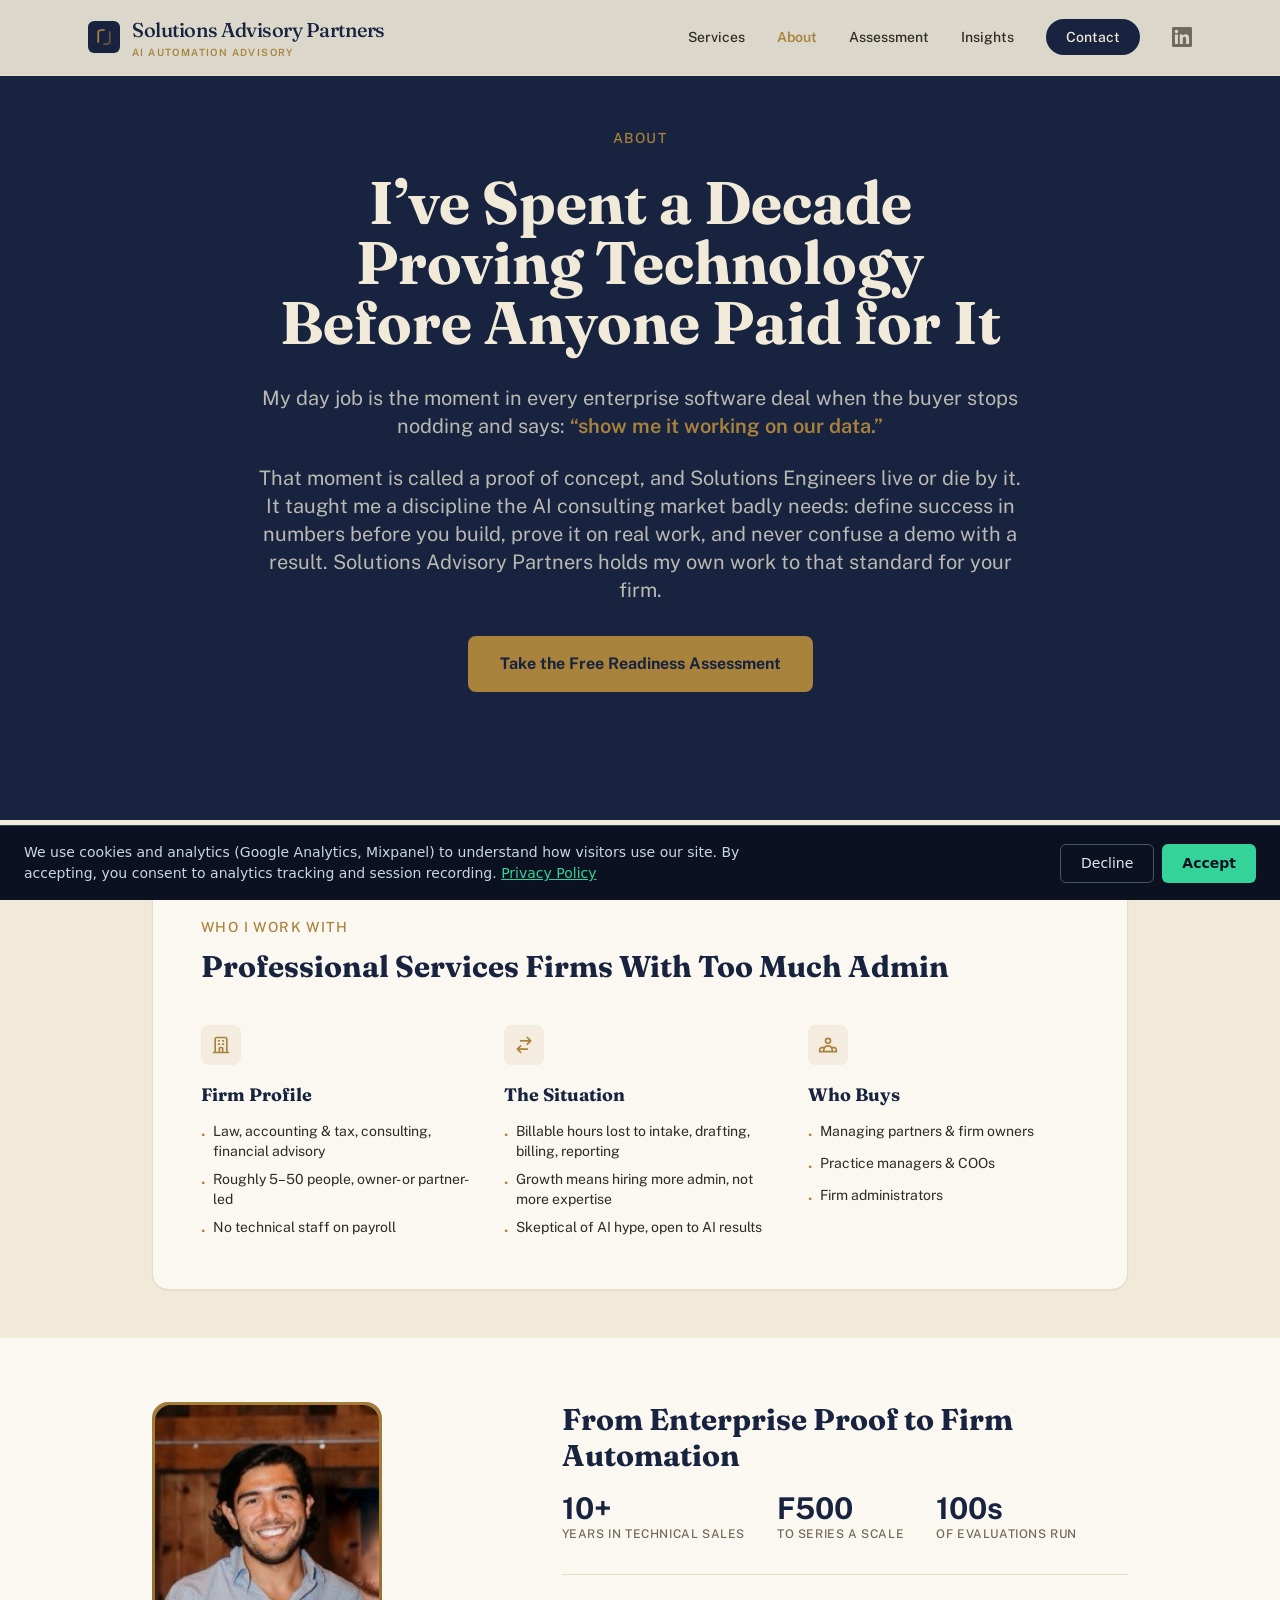
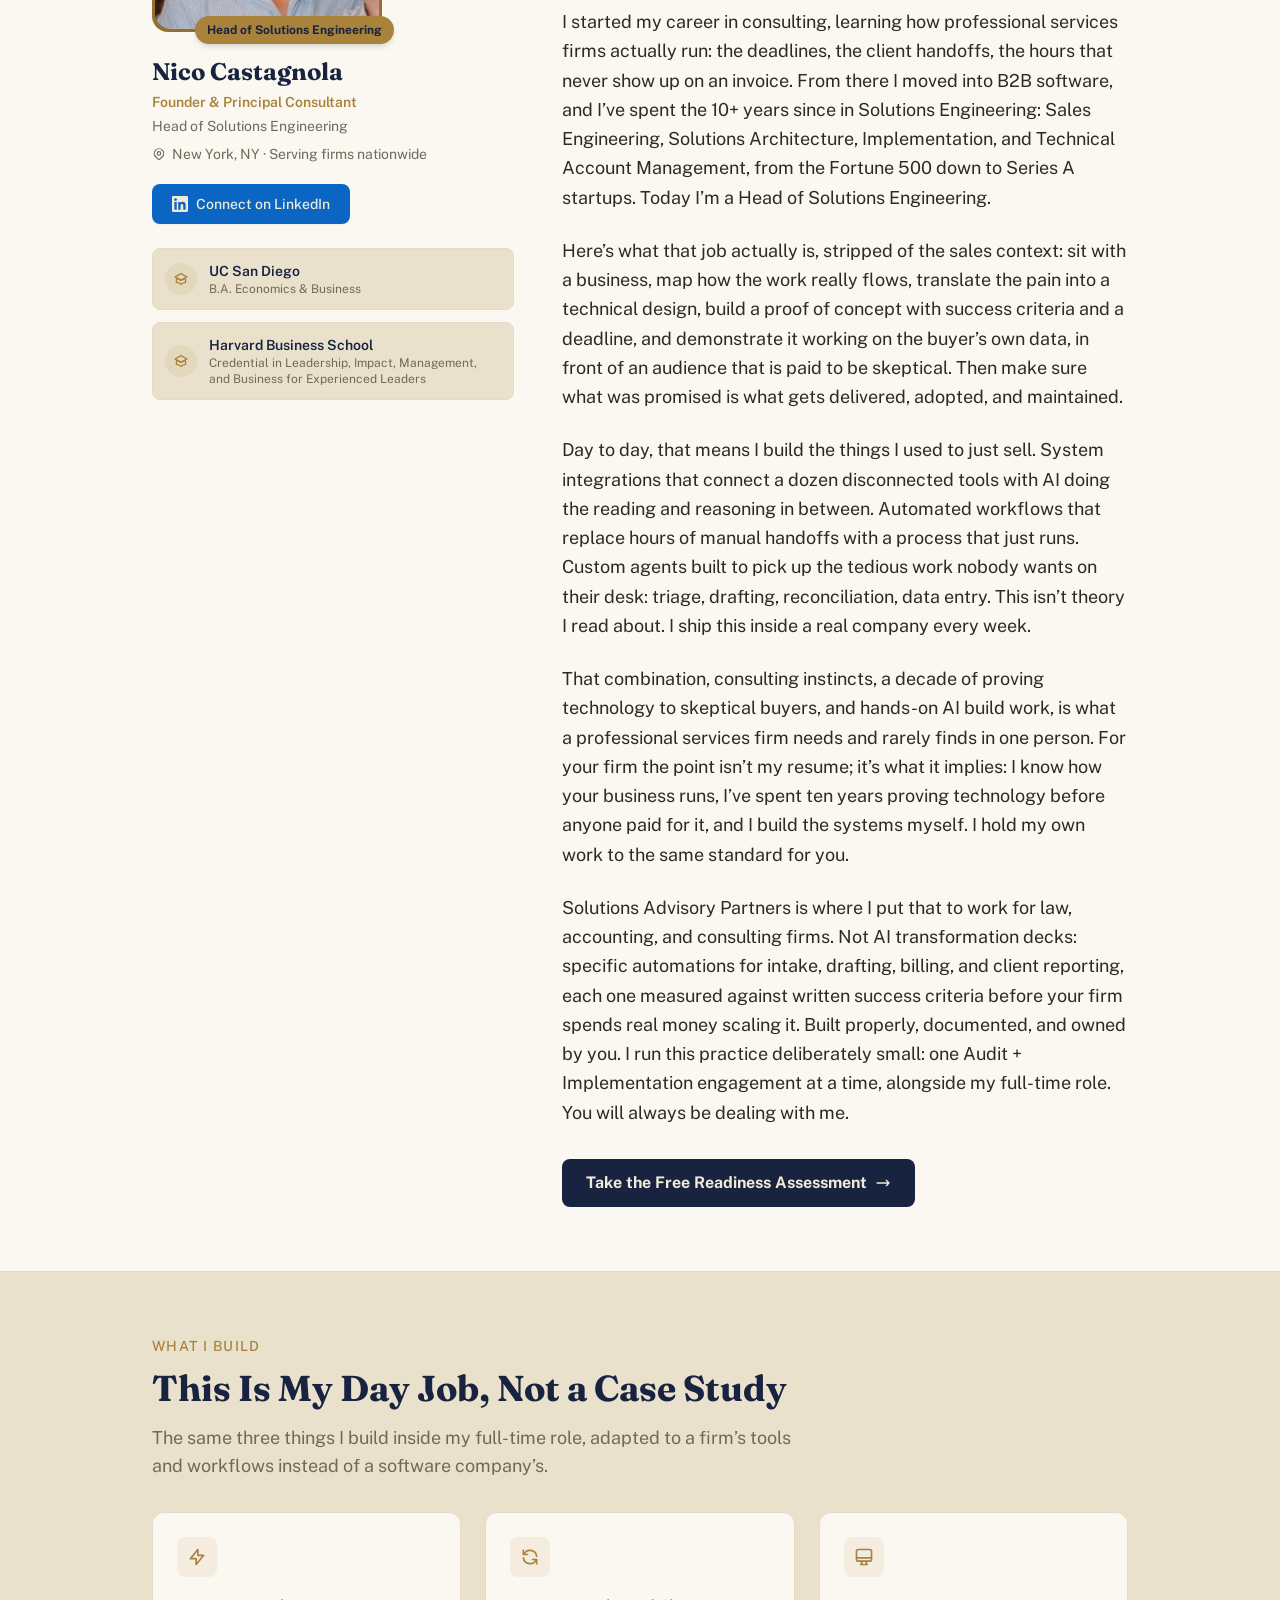
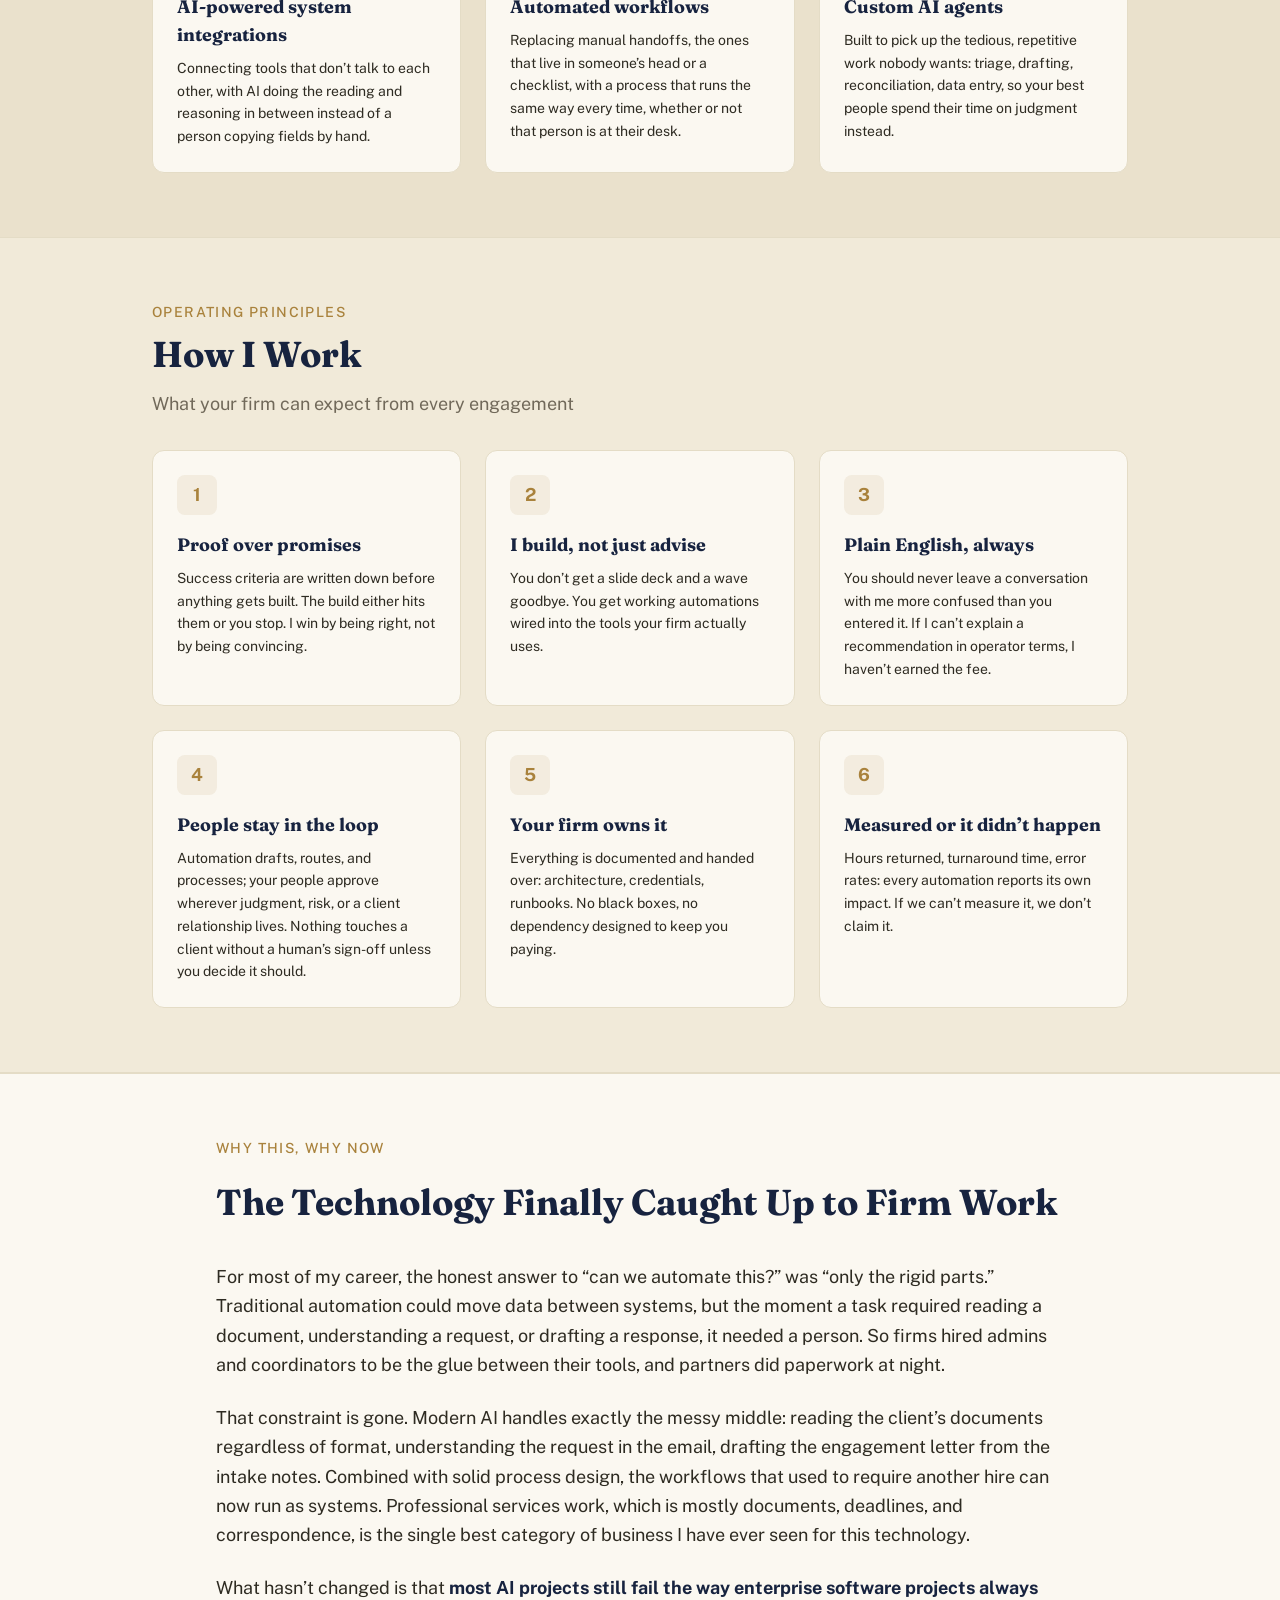
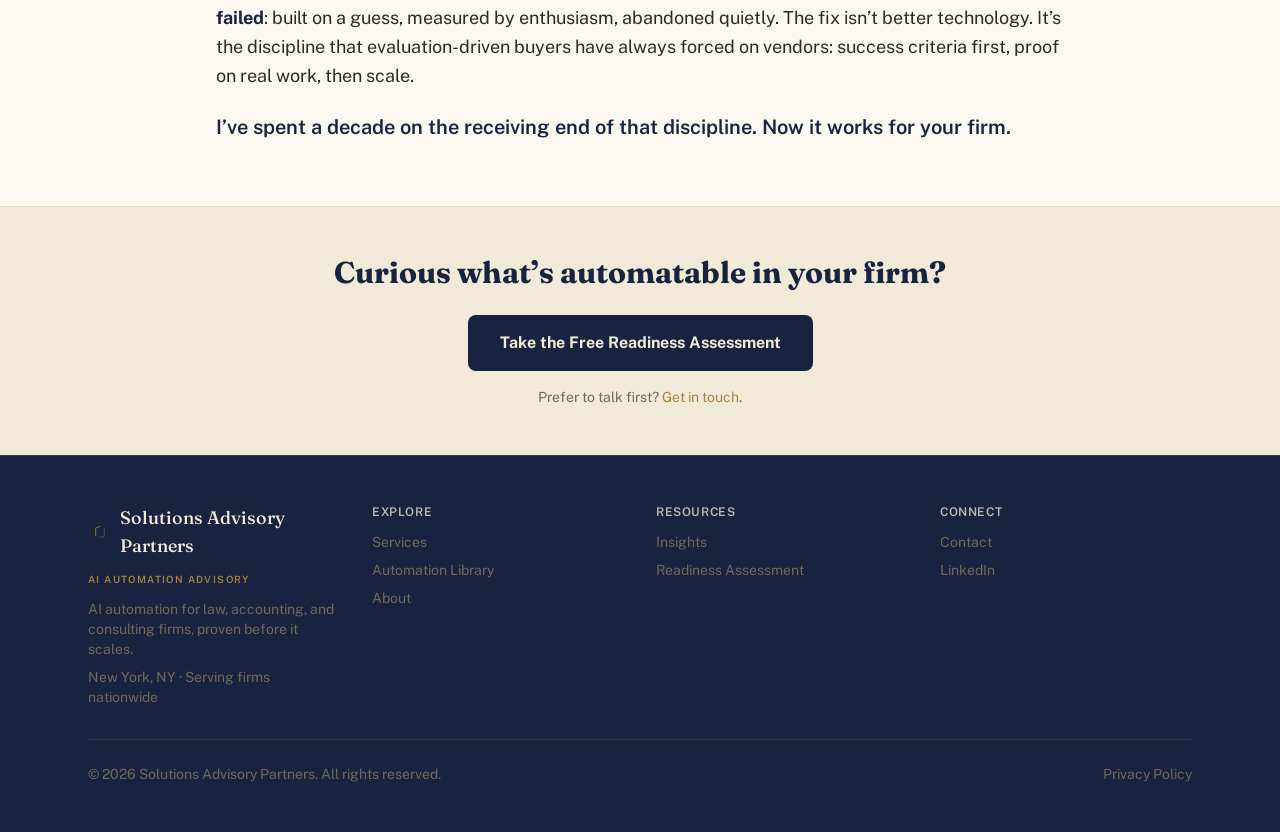
==== commit 2bf7223a: "Remove hero-pattern texture, unname employer, expand founder proof - Strip the faint brass ruled-lin" ====
--- a/about.html
+++ b/about.html
@@ -6,7 +6,7 @@
     <meta charset="UTF-8">
     <meta name="viewport" content="width=device-width, initial-scale=1.0">
     <title>About | Solutions Advisory Partners</title>
-    <meta name="description" content="Solutions Advisory Partners is the AI automation practice of Nico Castagnola, Head of Solutions Engineering at Gen Digital. A decade of proving technology to skeptical enterprise buyers, now applied to law, accounting, and consulting firms.">
+    <meta name="description" content="Solutions Advisory Partners is the AI automation practice of Nico Castagnola, Head of Solutions Engineering. A decade of proving technology to skeptical enterprise buyers, now applied to law, accounting, and consulting firms.">
     <link rel="icon" type="image/svg+xml" href="assets/favicon.svg">
     <link rel="stylesheet" href="assets/tailwind.css">
     <link href="https://fonts.googleapis.com/css2?family=Fraunces:ital,opsz,wght@0,9..144,400;0,9..144,500;0,9..144,600;1,9..144,500&family=Public+Sans:wght@400;500;600;700&display=swap" rel="stylesheet">
@@ -15,7 +15,6 @@
         h1, h2, h3 { font-family: 'Fraunces', serif; }
         .hero-pattern {
             background-color: #17233F;
-            background-image: repeating-linear-gradient(to bottom, rgba(169,130,60,0.07) 0px, rgba(169,130,60,0.07) 1px, transparent 1px, transparent 40px);
         }
         .founder-photo-ring {
             background: conic-gradient(#A9823C, #8C6A2E, #A9823C);
@@ -159,13 +158,13 @@
                             </div>
                         </div>
                         <div class="absolute -bottom-3 -right-3 bg-brand-brass text-brand-ink text-xs font-bold px-3 py-1.5 rounded-full shadow-md">
-                            Head of SE, Gen Digital
+                            Head of Solutions Engineering
                         </div>
                     </div>
 
                     <h3 class="text-2xl font-bold text-brand-ink font-display mb-1">Nico Castagnola</h3>
                     <p class="text-brand-brass font-semibold text-sm mb-1">Founder &amp; Principal Consultant</p>
-                    <p class="text-brand-muted text-sm mb-2">Head of Solutions Engineering, Gen Digital</p>
+                    <p class="text-brand-muted text-sm mb-2">Head of Solutions Engineering</p>
                     <p class="text-brand-muted text-sm mb-5 flex items-center gap-1.5">
                         <svg class="w-3.5 h-3.5" fill="none" stroke="currentColor" viewBox="0 0 24 24"><path stroke-linecap="round" stroke-linejoin="round" stroke-width="2" d="M17.657 16.657L13.414 20.9a1.998 1.998 0 01-2.827 0l-4.244-4.243a8 8 0 1111.314 0z"/><path stroke-linecap="round" stroke-linejoin="round" stroke-width="2" d="M15 11a3 3 0 11-6 0 3 3 0 016 0z"/></svg>
                         New York, NY &middot; Serving firms nationwide
@@ -219,22 +218,58 @@
                     </div>
 
                     <p class="text-brand-text text-lg leading-relaxed mb-6">
-                        I&rsquo;m the Head of Solutions Engineering at Gen Digital, the company behind Norton, LifeLock, and Avast. I&rsquo;ve spent 10+ years in B2B software running Sales Engineering, Solutions Architecture, Implementation, and Technical Account Management, from the Fortune 500 down to Series A startups.
+                        I started my career in consulting, learning how professional services firms actually run: the deadlines, the client handoffs, the hours that never show up on an invoice. From there I moved into B2B software, and I&rsquo;ve spent the 10+ years since in Solutions Engineering: Sales Engineering, Solutions Architecture, Implementation, and Technical Account Management, from the Fortune 500 down to Series A startups. Today I&rsquo;m a Head of Solutions Engineering.
                     </p>
                     <p class="text-brand-text text-lg leading-relaxed mb-6">
                         Here&rsquo;s what that job actually is, stripped of the sales context: sit with a business, map how the work really flows, translate the pain into a technical design, build a proof of concept with success criteria and a deadline, and demonstrate it working on the buyer&rsquo;s own data, in front of an audience that is paid to be skeptical. Then make sure what was promised is what gets delivered, adopted, and maintained.
                     </p>
                     <p class="text-brand-text text-lg leading-relaxed mb-6">
-                        That is, word for word, the job of a good automation consultant. A decade of running proof-of-concept evaluations is a decade of being professionally punished for over-promising, which is exactly the instinct missing from the AI consulting market. For your firm the point isn&rsquo;t my career; it&rsquo;s what the career implies: I&rsquo;ve spent ten years proving technology to skeptical buyers before they paid for it, and I&rsquo;ll hold my own work to the same standard for you.
+                        Day to day, that means I build the things I used to just sell. System integrations that connect a dozen disconnected tools with AI doing the reading and reasoning in between. Automated workflows that replace hours of manual handoffs with a process that just runs. Custom agents built to pick up the tedious work nobody wants on their desk: triage, drafting, reconciliation, data entry. This isn&rsquo;t theory I read about. I ship this inside a real company every week.
+                    </p>
+                    <p class="text-brand-text text-lg leading-relaxed mb-6">
+                        That combination, consulting instincts, a decade of proving technology to skeptical buyers, and hands-on AI build work, is what a professional services firm needs and rarely finds in one person. For your firm the point isn&rsquo;t my resume; it&rsquo;s what it implies: I know how your business runs, I&rsquo;ve spent ten years proving technology before anyone paid for it, and I build the systems myself. I hold my own work to the same standard for you.
                     </p>
                     <p class="text-brand-text text-lg leading-relaxed mb-8">
-                        Solutions Advisory Partners is where I put that to work for law, accounting, and consulting firms. Not AI transformation decks: specific automations for intake, drafting, billing, and client reporting, each one measured against written success criteria before your firm spends real money scaling it. Built properly, documented, and owned by you. I run this practice deliberately small, one implementation at a time, alongside the role at Gen. You will always be dealing with me.
+                        Solutions Advisory Partners is where I put that to work for law, accounting, and consulting firms. Not AI transformation decks: specific automations for intake, drafting, billing, and client reporting, each one measured against written success criteria before your firm spends real money scaling it. Built properly, documented, and owned by you. I run this practice deliberately small: one Audit + Implementation engagement at a time, alongside my full-time role. You will always be dealing with me.
                     </p>
 
                     <a href="assessment.html" class="inline-flex items-center gap-2 px-6 py-3 bg-brand-ink text-brand-paper font-bold rounded-lg hover:bg-brand-inkHover transition">
                         Take the Free Readiness Assessment
                         <svg class="w-4 h-4" fill="none" stroke="currentColor" viewBox="0 0 24 24"><path stroke-linecap="round" stroke-linejoin="round" stroke-width="2" d="M17 8l4 4m0 0l-4 4m4-4H3"/></svg>
                     </a>
+                </div>
+            </div>
+        </div>
+    </section>
+
+    <!-- WHAT I BUILD -->
+    <section class="py-16 bg-brand-paperMuted border-b border-brand-rule">
+        <div class="max-w-5xl mx-auto px-6">
+            <p class="text-brand-brass font-medium text-sm uppercase tracking-widest mb-3">What I Build</p>
+            <h2 class="text-3xl md:text-4xl font-bold text-brand-ink mb-4">This Is My Day Job, Not a Case Study</h2>
+            <p class="text-brand-muted text-lg mb-8 max-w-2xl">The same three things I build inside my full-time role, adapted to a firm&rsquo;s tools and workflows instead of a software company&rsquo;s.</p>
+
+            <div class="grid md:grid-cols-3 gap-6">
+                <div class="bg-brand-card border border-brand-rule rounded-xl p-6">
+                    <div class="w-10 h-10 bg-brand-brass/10 rounded-lg flex items-center justify-center mb-4">
+                        <svg class="w-5 h-5 text-brand-brass" fill="none" stroke="currentColor" viewBox="0 0 24 24"><path stroke-linecap="round" stroke-linejoin="round" stroke-width="2" d="M13 10V3L4 14h7v7l9-11h-7z"/></svg>
+                    </div>
+                    <h3 class="text-lg font-bold text-brand-ink mb-2 font-display">AI-powered system integrations</h3>
+                    <p class="text-brand-text text-sm leading-relaxed">Connecting tools that don&rsquo;t talk to each other, with AI doing the reading and reasoning in between instead of a person copying fields by hand.</p>
+                </div>
+                <div class="bg-brand-card border border-brand-rule rounded-xl p-6">
+                    <div class="w-10 h-10 bg-brand-brass/10 rounded-lg flex items-center justify-center mb-4">
+                        <svg class="w-5 h-5 text-brand-brass" fill="none" stroke="currentColor" viewBox="0 0 24 24"><path stroke-linecap="round" stroke-linejoin="round" stroke-width="2" d="M4 4v5h.582m15.356 2A8.001 8.001 0 004.582 9m0 0H9m11 11v-5h-.581m0 0a8.003 8.003 0 01-15.357-2m15.357 2H15"/></svg>
+                    </div>
+                    <h3 class="text-lg font-bold text-brand-ink mb-2 font-display">Automated workflows</h3>
+                    <p class="text-brand-text text-sm leading-relaxed">Replacing manual handoffs, the ones that live in someone&rsquo;s head or a checklist, with a process that runs the same way every time, whether or not that person is at their desk.</p>
+                </div>
+                <div class="bg-brand-card border border-brand-rule rounded-xl p-6">
+                    <div class="w-10 h-10 bg-brand-brass/10 rounded-lg flex items-center justify-center mb-4">
+                        <svg class="w-5 h-5 text-brand-brass" fill="none" stroke="currentColor" viewBox="0 0 24 24"><path stroke-linecap="round" stroke-linejoin="round" stroke-width="2" d="M9.75 17L9 20l-1 1h8l-1-1-.75-3M3 13h18M5 17h14a2 2 0 002-2V5a2 2 0 00-2-2H5a2 2 0 00-2 2v10a2 2 0 002 2z"/></svg>
+                    </div>
+                    <h3 class="text-lg font-bold text-brand-ink mb-2 font-display">Custom AI agents</h3>
+                    <p class="text-brand-text text-sm leading-relaxed">Built to pick up the tedious, repetitive work nobody wants: triage, drafting, reconciliation, data entry, so your best people spend their time on judgment instead.</p>
                 </div>
             </div>
         </div>
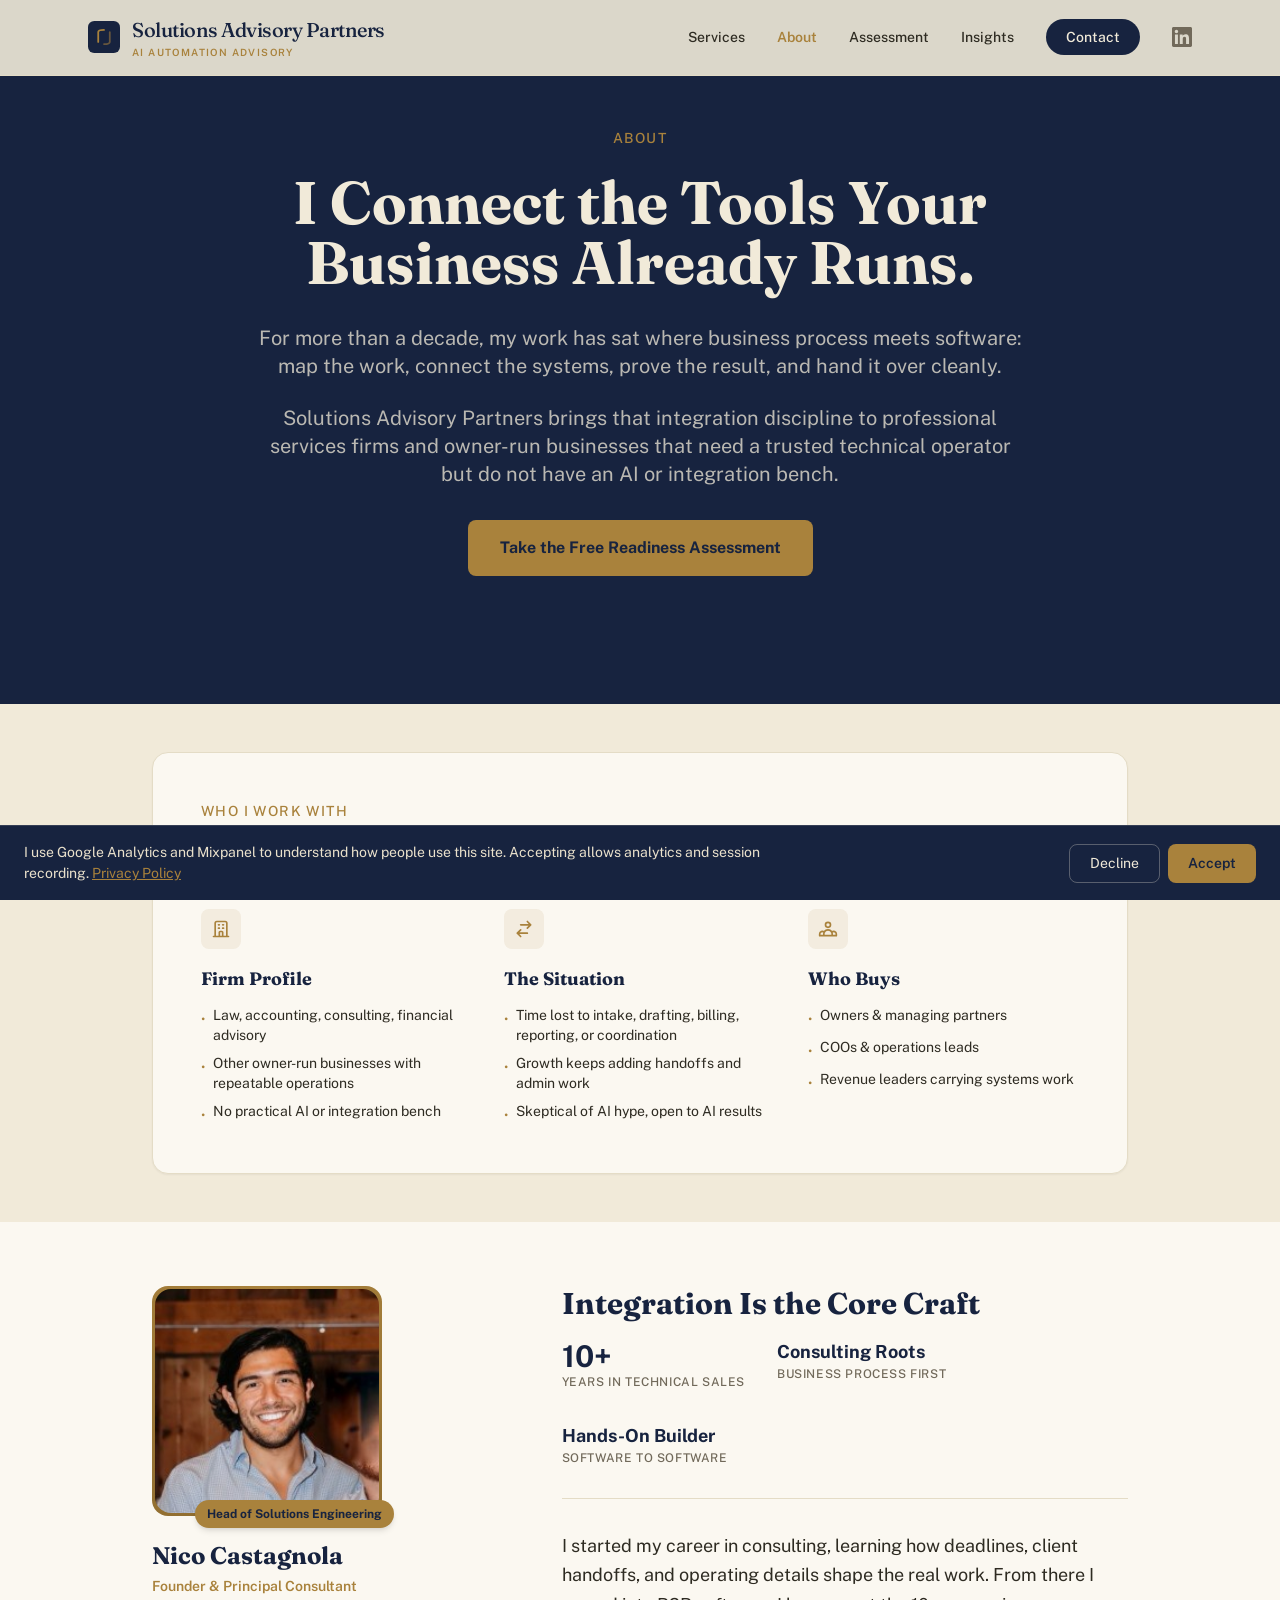
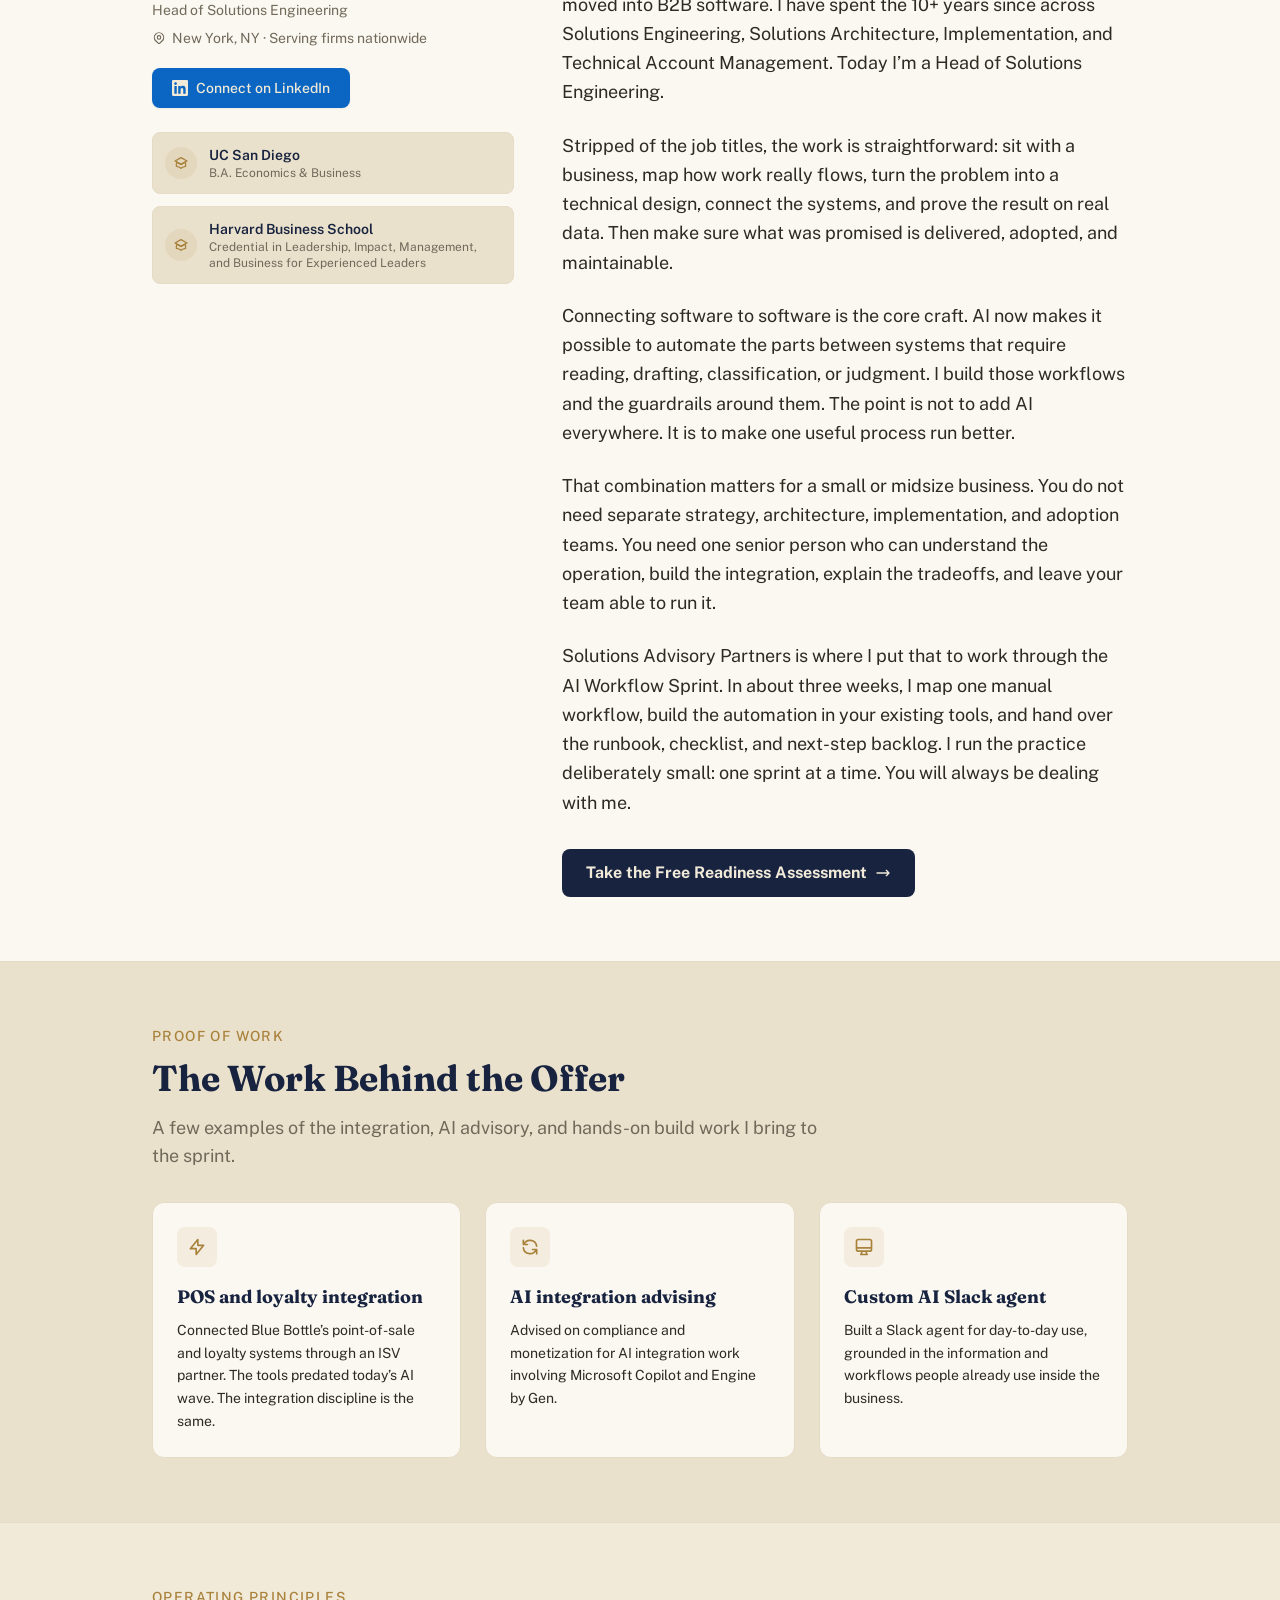
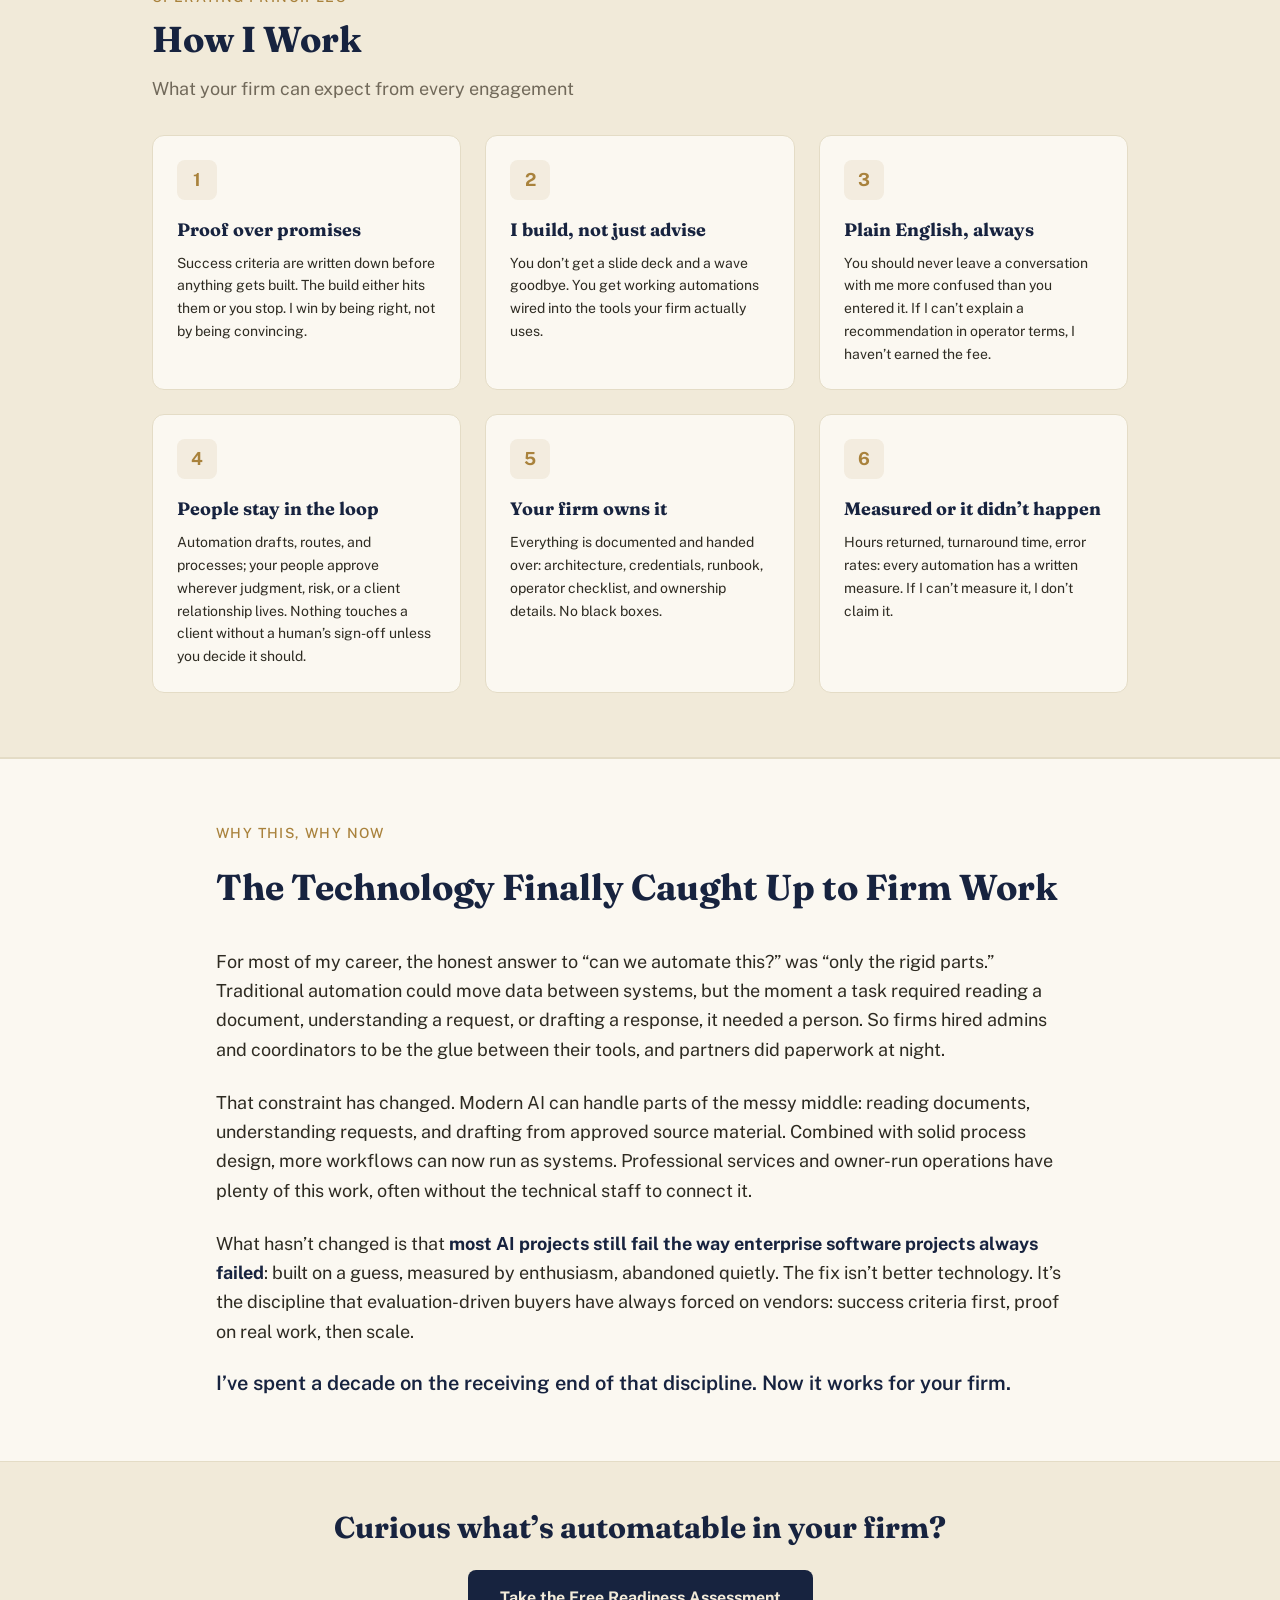
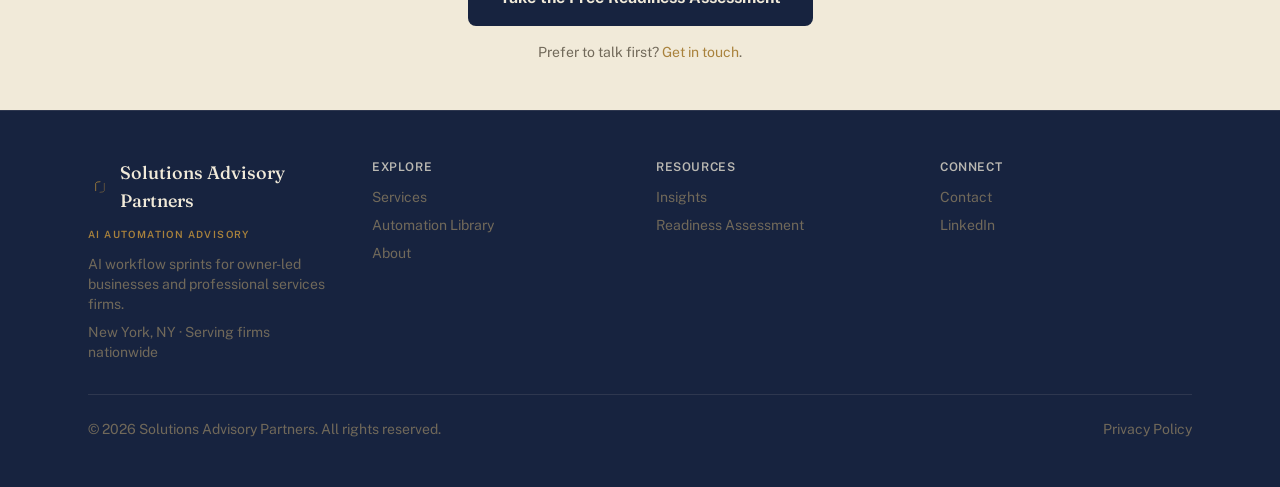
==== commit 8bba1a1d: "Align site around AI Workflow Sprint Co-authored-by: Nico Castagnola <ncasj@users.noreply.github.com" ====
--- a/about.html
+++ b/about.html
@@ -6,7 +6,7 @@
     <meta charset="UTF-8">
     <meta name="viewport" content="width=device-width, initial-scale=1.0">
     <title>About | Solutions Advisory Partners</title>
-    <meta name="description" content="Solutions Advisory Partners is the AI automation practice of Nico Castagnola, Head of Solutions Engineering. A decade of proving technology to skeptical enterprise buyers, now applied to law, accounting, and consulting firms.">
+    <meta name="description" content="Nico Castagnola helps owner-led businesses connect the tools they already use and turn manual handoffs into working AI-assisted automations.">
     <link rel="icon" type="image/svg+xml" href="assets/favicon.svg">
     <link rel="stylesheet" href="assets/tailwind.css">
     <link href="https://fonts.googleapis.com/css2?family=Fraunces:ital,opsz,wght@0,9..144,400;0,9..144,500;0,9..144,600;1,9..144,500&family=Public+Sans:wght@400;500;600;700&display=swap" rel="stylesheet">
@@ -25,13 +25,13 @@
     <link rel="canonical" href="https://www.solutionsadvisorypartners.com/about.html">
     <meta property="og:type" content="website">
     <meta property="og:title" content="About | Solutions Advisory Partners">
-    <meta property="og:description" content="A decade of proving technology to skeptical enterprise buyers, now applied to AI automation for professional services firms.">
+    <meta property="og:description" content="Practical AI automation and systems integration for owner-led businesses without an in-house technical bench.">
     <meta property="og:url" content="https://www.solutionsadvisorypartners.com/about.html">
     <meta property="og:site_name" content="Solutions Advisory Partners">
     <meta property="og:image" content="https://www.solutionsadvisorypartners.com/assets/og-default.png">
     <meta name="twitter:card" content="summary_large_image">
     <meta name="twitter:title" content="About | Solutions Advisory Partners">
-    <meta name="twitter:description" content="A decade of proving technology to skeptical enterprise buyers, now applied to AI automation for professional services firms.">
+    <meta name="twitter:description" content="Practical AI automation and systems integration for owner-led businesses.">
 </head>
 <body class="bg-brand-paper text-brand-text antialiased">
 
@@ -78,13 +78,13 @@
         <div class="max-w-4xl mx-auto px-8 md:px-12 lg:px-16 text-center">
             <p class="text-brand-brass font-medium text-sm uppercase tracking-widest mb-6">About</p>
             <h1 class="text-4xl md:text-5xl lg:text-6xl font-bold leading-tight mb-8">
-                I&rsquo;ve Spent a Decade Proving Technology Before Anyone Paid for It
+                I Connect the Tools Your Business Already Runs.
             </h1>
             <p class="text-lg md:text-xl text-brand-paper/75 leading-relaxed mb-6">
-                My day job is the moment in every enterprise software deal when the buyer stops nodding and says: <span class="text-brand-brass font-semibold">&ldquo;show me it working on our data.&rdquo;</span>
+                For more than a decade, my work has sat where business process meets software: map the work, connect the systems, prove the result, and hand it over cleanly.
             </p>
             <p class="text-lg md:text-xl text-brand-paper/75 leading-relaxed mb-8">
-                That moment is called a proof of concept, and Solutions Engineers live or die by it. It taught me a discipline the AI consulting market badly needs: define success in numbers before you build, prove it on real work, and never confuse a demo with a result. Solutions Advisory Partners holds my own work to that standard for your firm.
+                Solutions Advisory Partners brings that integration discipline to professional services firms and owner-run businesses that need a trusted technical operator but do not have an AI or integration bench.
             </p>
             <a href="assessment.html" class="inline-block px-8 py-4 bg-brand-brass text-brand-ink font-bold rounded-lg hover:bg-brand-card transition">
                 Take the Free Readiness Assessment
@@ -97,7 +97,7 @@
         <div class="max-w-5xl mx-auto px-6">
             <div class="bg-brand-card border border-brand-rule rounded-2xl p-8 md:p-12 shadow-sm">
                 <p class="text-brand-brass font-medium text-sm uppercase tracking-widest mb-3">Who I Work With</p>
-                <h2 class="text-2xl md:text-3xl font-bold text-brand-ink mb-10">Professional Services Firms With Too Much Admin</h2>
+                <h2 class="text-2xl md:text-3xl font-bold text-brand-ink mb-10">Owner-Led Businesses With Too Much Admin</h2>
                 <div class="grid md:grid-cols-3 gap-8">
                     <div>
                         <div class="w-10 h-10 bg-brand-brass/10 rounded-lg flex items-center justify-center mb-4">
@@ -105,9 +105,9 @@
                         </div>
                         <h3 class="text-lg font-bold text-brand-ink mb-3">Firm Profile</h3>
                         <ul class="space-y-2 text-brand-text text-sm">
-                            <li class="flex items-start gap-2"><span class="text-brand-brass mt-1">&#8226;</span>Law, accounting &amp; tax, consulting, financial advisory</li>
-                            <li class="flex items-start gap-2"><span class="text-brand-brass mt-1">&#8226;</span>Roughly 5&ndash;50 people, owner- or partner-led</li>
-                            <li class="flex items-start gap-2"><span class="text-brand-brass mt-1">&#8226;</span>No technical staff on payroll</li>
+                            <li class="flex items-start gap-2"><span class="text-brand-brass mt-1">&#8226;</span>Law, accounting, consulting, financial advisory</li>
+                            <li class="flex items-start gap-2"><span class="text-brand-brass mt-1">&#8226;</span>Other owner-run businesses with repeatable operations</li>
+                            <li class="flex items-start gap-2"><span class="text-brand-brass mt-1">&#8226;</span>No practical AI or integration bench</li>
                         </ul>
                     </div>
                     <div>
@@ -116,8 +116,8 @@
                         </div>
                         <h3 class="text-lg font-bold text-brand-ink mb-3">The Situation</h3>
                         <ul class="space-y-2 text-brand-text text-sm">
-                            <li class="flex items-start gap-2"><span class="text-brand-brass mt-1">&#8226;</span>Billable hours lost to intake, drafting, billing, reporting</li>
-                            <li class="flex items-start gap-2"><span class="text-brand-brass mt-1">&#8226;</span>Growth means hiring more admin, not more expertise</li>
+                            <li class="flex items-start gap-2"><span class="text-brand-brass mt-1">&#8226;</span>Time lost to intake, drafting, billing, reporting, or coordination</li>
+                            <li class="flex items-start gap-2"><span class="text-brand-brass mt-1">&#8226;</span>Growth keeps adding handoffs and admin work</li>
                             <li class="flex items-start gap-2"><span class="text-brand-brass mt-1">&#8226;</span>Skeptical of AI hype, open to AI results</li>
                         </ul>
                     </div>
@@ -127,9 +127,9 @@
                         </div>
                         <h3 class="text-lg font-bold text-brand-ink mb-3">Who Buys</h3>
                         <ul class="space-y-2 text-brand-text text-sm">
-                            <li class="flex items-start gap-2"><span class="text-brand-brass mt-1">&#8226;</span>Managing partners &amp; firm owners</li>
-                            <li class="flex items-start gap-2"><span class="text-brand-brass mt-1">&#8226;</span>Practice managers &amp; COOs</li>
-                            <li class="flex items-start gap-2"><span class="text-brand-brass mt-1">&#8226;</span>Firm administrators</li>
+                            <li class="flex items-start gap-2"><span class="text-brand-brass mt-1">&#8226;</span>Owners &amp; managing partners</li>
+                            <li class="flex items-start gap-2"><span class="text-brand-brass mt-1">&#8226;</span>COOs &amp; operations leads</li>
+                            <li class="flex items-start gap-2"><span class="text-brand-brass mt-1">&#8226;</span>Revenue leaders carrying systems work</li>
                         </ul>
                     </div>
                 </div>
@@ -200,7 +200,7 @@
 
                 <!-- Right column: Bio -->
                 <div class="md:col-span-3">
-                    <h2 class="text-2xl md:text-3xl font-bold text-brand-ink mb-4 font-display">From Enterprise Proof to Firm Automation</h2>
+                    <h2 class="text-2xl md:text-3xl font-bold text-brand-ink mb-4 font-display">Integration Is the Core Craft</h2>
 
                     <div class="flex flex-wrap gap-8 mb-8 pb-8 border-b border-brand-rule">
                         <div>
@@ -208,29 +208,29 @@
                             <p class="text-xs text-brand-muted uppercase tracking-wider font-medium">Years in Technical Sales</p>
                         </div>
                         <div>
-                            <p class="text-3xl font-bold text-brand-ink">F500</p>
-                            <p class="text-xs text-brand-muted uppercase tracking-wider font-medium">to Series A Scale</p>
+                            <p class="text-lg font-bold text-brand-ink">Consulting Roots</p>
+                            <p class="text-xs text-brand-muted uppercase tracking-wider font-medium">Business Process First</p>
                         </div>
                         <div>
-                            <p class="text-3xl font-bold text-brand-ink">100s</p>
-                            <p class="text-xs text-brand-muted uppercase tracking-wider font-medium">of Evaluations Run</p>
+                            <p class="text-lg font-bold text-brand-ink">Hands-On Builder</p>
+                            <p class="text-xs text-brand-muted uppercase tracking-wider font-medium">Software to Software</p>
                         </div>
                     </div>
 
                     <p class="text-brand-text text-lg leading-relaxed mb-6">
-                        I started my career in consulting, learning how professional services firms actually run: the deadlines, the client handoffs, the hours that never show up on an invoice. From there I moved into B2B software, and I&rsquo;ve spent the 10+ years since in Solutions Engineering: Sales Engineering, Solutions Architecture, Implementation, and Technical Account Management, from the Fortune 500 down to Series A startups. Today I&rsquo;m a Head of Solutions Engineering.
+                        I started my career in consulting, learning how deadlines, client handoffs, and operating details shape the real work. From there I moved into B2B software. I have spent the 10+ years since across Solutions Engineering, Solutions Architecture, Implementation, and Technical Account Management. Today I&rsquo;m a Head of Solutions Engineering.
                     </p>
                     <p class="text-brand-text text-lg leading-relaxed mb-6">
-                        Here&rsquo;s what that job actually is, stripped of the sales context: sit with a business, map how the work really flows, translate the pain into a technical design, build a proof of concept with success criteria and a deadline, and demonstrate it working on the buyer&rsquo;s own data, in front of an audience that is paid to be skeptical. Then make sure what was promised is what gets delivered, adopted, and maintained.
+                        Stripped of the job titles, the work is straightforward: sit with a business, map how work really flows, turn the problem into a technical design, connect the systems, and prove the result on real data. Then make sure what was promised is delivered, adopted, and maintainable.
                     </p>
                     <p class="text-brand-text text-lg leading-relaxed mb-6">
-                        Day to day, that means I build the things I used to just sell. System integrations that connect a dozen disconnected tools with AI doing the reading and reasoning in between. Automated workflows that replace hours of manual handoffs with a process that just runs. Custom agents built to pick up the tedious work nobody wants on their desk: triage, drafting, reconciliation, data entry. This isn&rsquo;t theory I read about. I ship this inside a real company every week.
+                        Connecting software to software is the core craft. AI now makes it possible to automate the parts between systems that require reading, drafting, classification, or judgment. I build those workflows and the guardrails around them. The point is not to add AI everywhere. It is to make one useful process run better.
                     </p>
                     <p class="text-brand-text text-lg leading-relaxed mb-6">
-                        That combination, consulting instincts, a decade of proving technology to skeptical buyers, and hands-on AI build work, is what a professional services firm needs and rarely finds in one person. For your firm the point isn&rsquo;t my resume; it&rsquo;s what it implies: I know how your business runs, I&rsquo;ve spent ten years proving technology before anyone paid for it, and I build the systems myself. I hold my own work to the same standard for you.
+                        That combination matters for a small or midsize business. You do not need separate strategy, architecture, implementation, and adoption teams. You need one senior person who can understand the operation, build the integration, explain the tradeoffs, and leave your team able to run it.
                     </p>
                     <p class="text-brand-text text-lg leading-relaxed mb-8">
-                        Solutions Advisory Partners is where I put that to work for law, accounting, and consulting firms. Not AI transformation decks: specific automations for intake, drafting, billing, and client reporting, each one measured against written success criteria before your firm spends real money scaling it. Built properly, documented, and owned by you. I run this practice deliberately small: one Audit + Implementation engagement at a time, alongside my full-time role. You will always be dealing with me.
+                        Solutions Advisory Partners is where I put that to work through the AI Workflow Sprint. In about three weeks, I map one manual workflow, build the automation in your existing tools, and hand over the runbook, checklist, and next-step backlog. I run the practice deliberately small: one sprint at a time. You will always be dealing with me.
                     </p>
 
                     <a href="assessment.html" class="inline-flex items-center gap-2 px-6 py-3 bg-brand-ink text-brand-paper font-bold rounded-lg hover:bg-brand-inkHover transition">
@@ -242,34 +242,34 @@
         </div>
     </section>
 
-    <!-- WHAT I BUILD -->
+    <!-- PROOF OF WORK -->
     <section class="py-16 bg-brand-paperMuted border-b border-brand-rule">
         <div class="max-w-5xl mx-auto px-6">
-            <p class="text-brand-brass font-medium text-sm uppercase tracking-widest mb-3">What I Build</p>
-            <h2 class="text-3xl md:text-4xl font-bold text-brand-ink mb-4">This Is My Day Job, Not a Case Study</h2>
-            <p class="text-brand-muted text-lg mb-8 max-w-2xl">The same three things I build inside my full-time role, adapted to a firm&rsquo;s tools and workflows instead of a software company&rsquo;s.</p>
+            <p class="text-brand-brass font-medium text-sm uppercase tracking-widest mb-3">Proof of Work</p>
+            <h2 class="text-3xl md:text-4xl font-bold text-brand-ink mb-4">The Work Behind the Offer</h2>
+            <p class="text-brand-muted text-lg mb-8 max-w-2xl">A few examples of the integration, AI advisory, and hands-on build work I bring to the sprint.</p>
 
             <div class="grid md:grid-cols-3 gap-6">
                 <div class="bg-brand-card border border-brand-rule rounded-xl p-6">
                     <div class="w-10 h-10 bg-brand-brass/10 rounded-lg flex items-center justify-center mb-4">
                         <svg class="w-5 h-5 text-brand-brass" fill="none" stroke="currentColor" viewBox="0 0 24 24"><path stroke-linecap="round" stroke-linejoin="round" stroke-width="2" d="M13 10V3L4 14h7v7l9-11h-7z"/></svg>
                     </div>
-                    <h3 class="text-lg font-bold text-brand-ink mb-2 font-display">AI-powered system integrations</h3>
-                    <p class="text-brand-text text-sm leading-relaxed">Connecting tools that don&rsquo;t talk to each other, with AI doing the reading and reasoning in between instead of a person copying fields by hand.</p>
+                    <h3 class="text-lg font-bold text-brand-ink mb-2 font-display">POS and loyalty integration</h3>
+                    <p class="text-brand-text text-sm leading-relaxed">Connected Blue Bottle&rsquo;s point-of-sale and loyalty systems through an ISV partner. The tools predated today&rsquo;s AI wave. The integration discipline is the same.</p>
                 </div>
                 <div class="bg-brand-card border border-brand-rule rounded-xl p-6">
                     <div class="w-10 h-10 bg-brand-brass/10 rounded-lg flex items-center justify-center mb-4">
                         <svg class="w-5 h-5 text-brand-brass" fill="none" stroke="currentColor" viewBox="0 0 24 24"><path stroke-linecap="round" stroke-linejoin="round" stroke-width="2" d="M4 4v5h.582m15.356 2A8.001 8.001 0 004.582 9m0 0H9m11 11v-5h-.581m0 0a8.003 8.003 0 01-15.357-2m15.357 2H15"/></svg>
                     </div>
-                    <h3 class="text-lg font-bold text-brand-ink mb-2 font-display">Automated workflows</h3>
-                    <p class="text-brand-text text-sm leading-relaxed">Replacing manual handoffs, the ones that live in someone&rsquo;s head or a checklist, with a process that runs the same way every time, whether or not that person is at their desk.</p>
+                    <h3 class="text-lg font-bold text-brand-ink mb-2 font-display">AI integration advising</h3>
+                    <p class="text-brand-text text-sm leading-relaxed">Advised on compliance and monetization for AI integration work involving Microsoft Copilot and Engine by Gen.</p>
                 </div>
                 <div class="bg-brand-card border border-brand-rule rounded-xl p-6">
                     <div class="w-10 h-10 bg-brand-brass/10 rounded-lg flex items-center justify-center mb-4">
                         <svg class="w-5 h-5 text-brand-brass" fill="none" stroke="currentColor" viewBox="0 0 24 24"><path stroke-linecap="round" stroke-linejoin="round" stroke-width="2" d="M9.75 17L9 20l-1 1h8l-1-1-.75-3M3 13h18M5 17h14a2 2 0 002-2V5a2 2 0 00-2-2H5a2 2 0 00-2 2v10a2 2 0 002 2z"/></svg>
                     </div>
-                    <h3 class="text-lg font-bold text-brand-ink mb-2 font-display">Custom AI agents</h3>
-                    <p class="text-brand-text text-sm leading-relaxed">Built to pick up the tedious, repetitive work nobody wants: triage, drafting, reconciliation, data entry, so your best people spend their time on judgment instead.</p>
+                    <h3 class="text-lg font-bold text-brand-ink mb-2 font-display">Custom AI Slack agent</h3>
+                    <p class="text-brand-text text-sm leading-relaxed">Built a Slack agent for day-to-day use, grounded in the information and workflows people already use inside the business.</p>
                 </div>
             </div>
         </div>
@@ -316,14 +316,14 @@
                         <span class="text-brand-brass font-bold text-lg">5</span>
                     </div>
                     <h3 class="text-lg font-bold text-brand-ink mb-2 font-display">Your firm owns it</h3>
-                    <p class="text-brand-text text-sm leading-relaxed">Everything is documented and handed over: architecture, credentials, runbooks. No black boxes, no dependency designed to keep you paying.</p>
+                    <p class="text-brand-text text-sm leading-relaxed">Everything is documented and handed over: architecture, credentials, runbook, operator checklist, and ownership details. No black boxes.</p>
                 </div>
                 <div class="bg-brand-card border border-brand-rule rounded-xl p-6 hover:shadow-md transition">
                     <div class="w-10 h-10 bg-brand-brass/10 rounded-lg flex items-center justify-center mb-4">
                         <span class="text-brand-brass font-bold text-lg">6</span>
                     </div>
                     <h3 class="text-lg font-bold text-brand-ink mb-2 font-display">Measured or it didn&rsquo;t happen</h3>
-                    <p class="text-brand-text text-sm leading-relaxed">Hours returned, turnaround time, error rates: every automation reports its own impact. If we can&rsquo;t measure it, we don&rsquo;t claim it.</p>
+                    <p class="text-brand-text text-sm leading-relaxed">Hours returned, turnaround time, error rates: every automation has a written measure. If I can&rsquo;t measure it, I don&rsquo;t claim it.</p>
                 </div>
             </div>
         </div>
@@ -342,7 +342,7 @@
                     For most of my career, the honest answer to &ldquo;can we automate this?&rdquo; was &ldquo;only the rigid parts.&rdquo; Traditional automation could move data between systems, but the moment a task required reading a document, understanding a request, or drafting a response, it needed a person. So firms hired admins and coordinators to be the glue between their tools, and partners did paperwork at night.
                 </p>
                 <p>
-                    That constraint is gone. Modern AI handles exactly the messy middle: reading the client&rsquo;s documents regardless of format, understanding the request in the email, drafting the engagement letter from the intake notes. Combined with solid process design, the workflows that used to require another hire can now run as systems. Professional services work, which is mostly documents, deadlines, and correspondence, is the single best category of business I have ever seen for this technology.
+                    That constraint has changed. Modern AI can handle parts of the messy middle: reading documents, understanding requests, and drafting from approved source material. Combined with solid process design, more workflows can now run as systems. Professional services and owner-run operations have plenty of this work, often without the technical staff to connect it.
                 </p>
                 <p>
                     What hasn&rsquo;t changed is that <strong class="text-brand-ink">most AI projects still fail the way enterprise software projects always failed</strong>: built on a guess, measured by enthusiasm, abandoned quietly. The fix isn&rsquo;t better technology. It&rsquo;s the discipline that evaluation-driven buyers have always forced on vendors: success criteria first, proof on real work, then scale.
@@ -376,7 +376,7 @@
                         <span class="text-brand-paper font-display text-lg font-medium">Solutions Advisory Partners</span>
                     </div>
                     <p class="text-[10px] font-semibold uppercase tracking-[0.14em] text-brand-brass mb-3">AI Automation Advisory</p>
-                    <p class="text-sm">AI automation for law, accounting, and consulting firms, proven before it scales.</p>
+                    <p class="text-sm">AI workflow sprints for owner-led businesses and professional services firms.</p>
                     <p class="text-sm mt-2">New York, NY &middot; Serving firms nationwide</p>
                 </div>
                 <div>
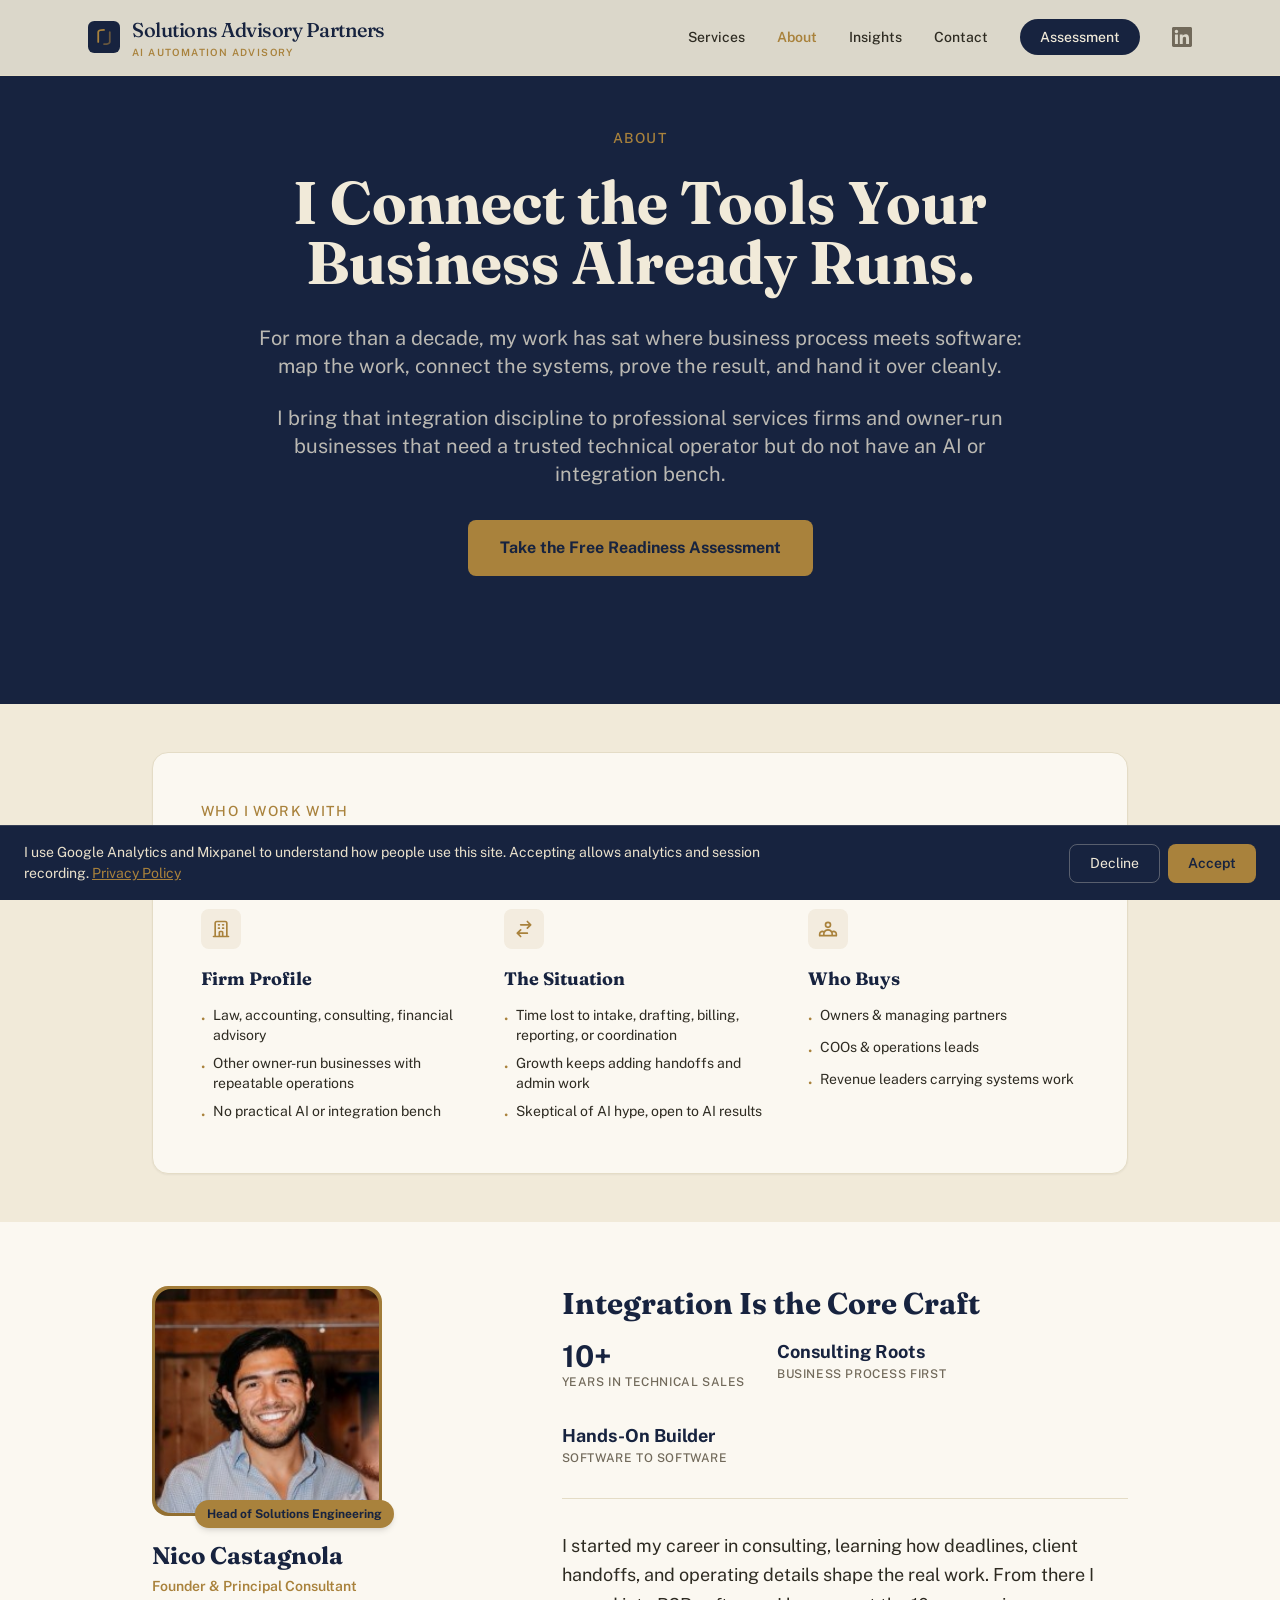
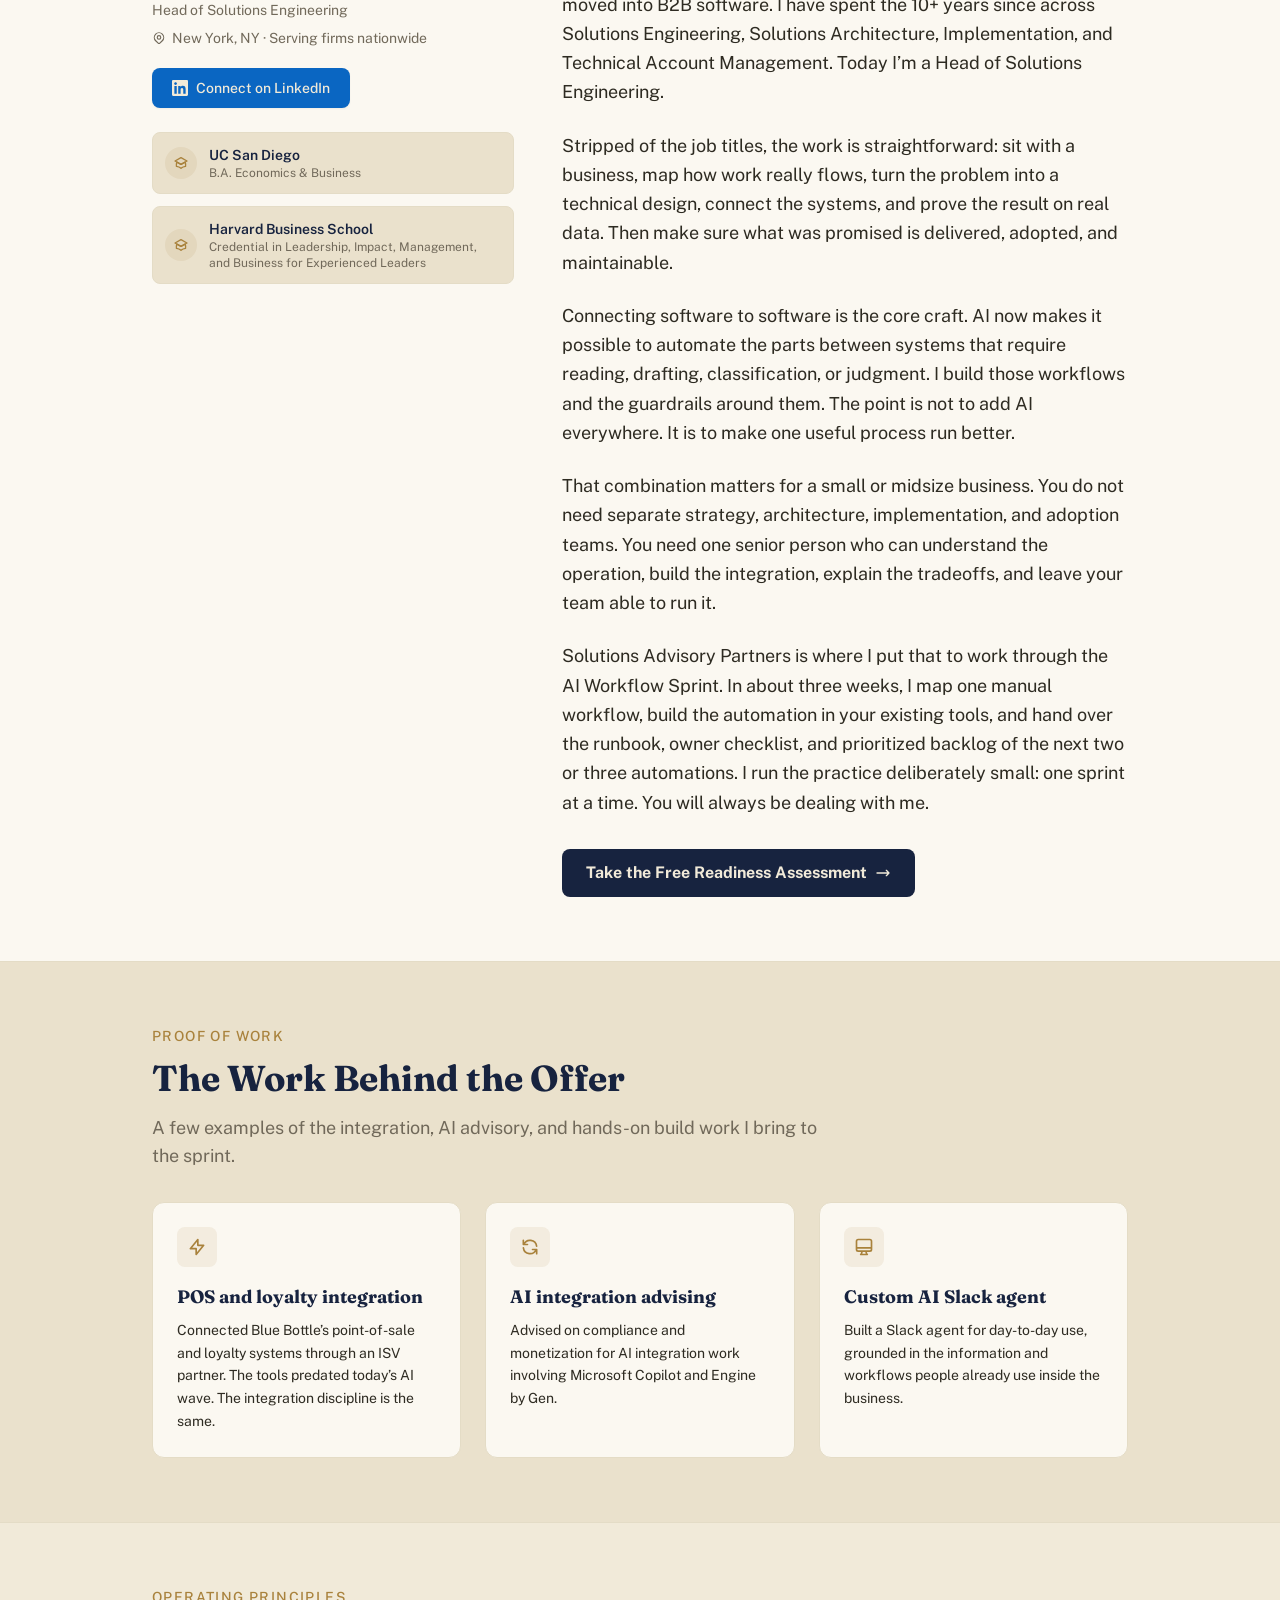
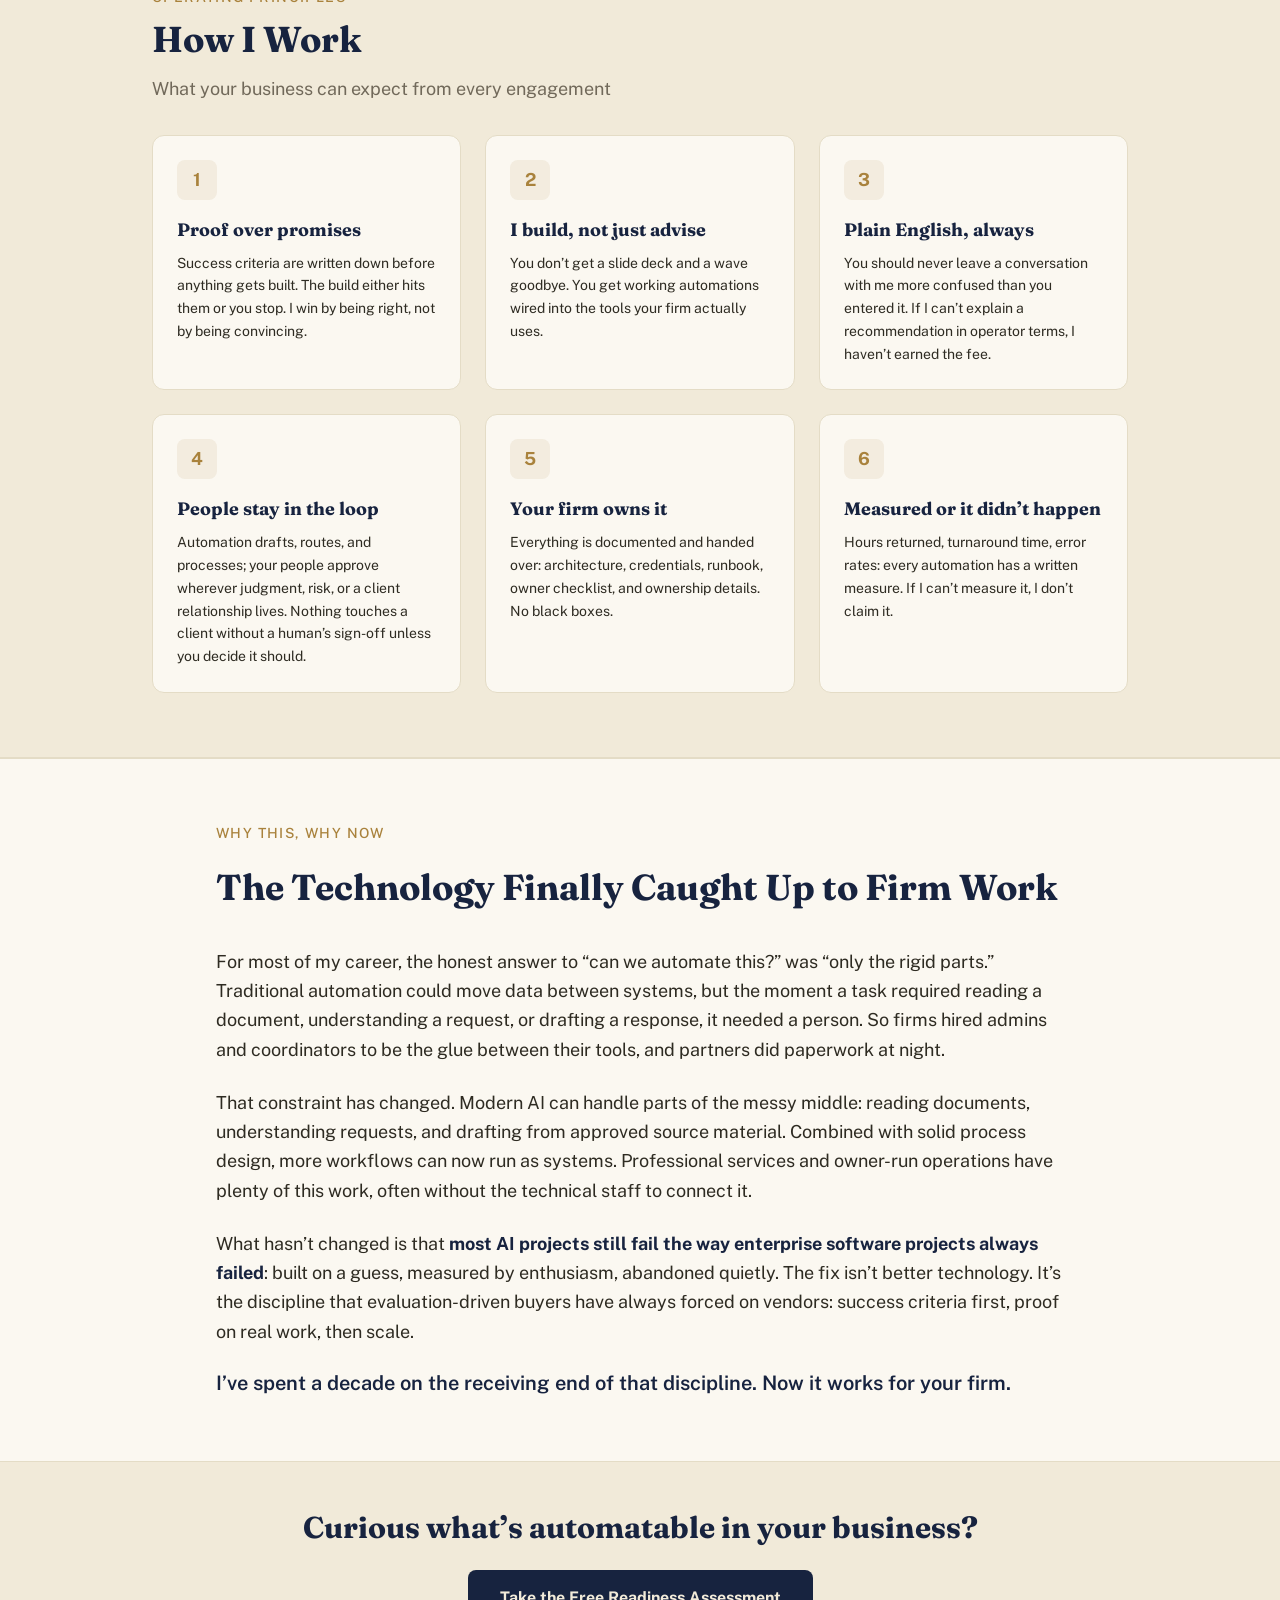
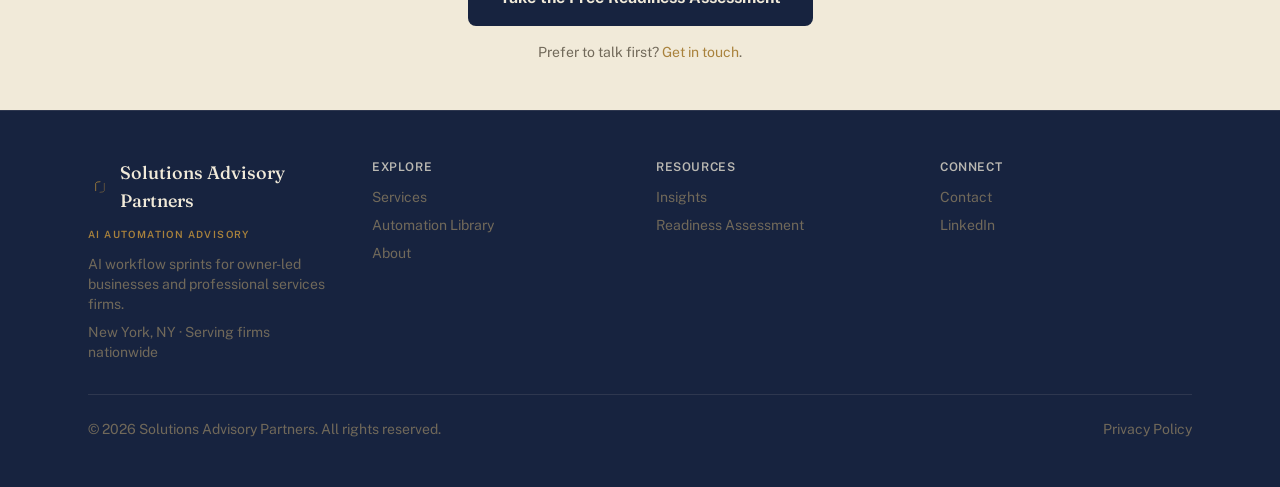
==== commit c26a7e39: "Tighten sprint messaging and CTA hierarchy Co-authored-by: Nico Castagnola <ncasj@users.noreply.gith" ====
--- a/about.html
+++ b/about.html
@@ -47,9 +47,9 @@
             <div class="hidden md:flex items-center space-x-8 text-sm font-medium text-brand-text">
                 <a href="services.html" class="hover:text-brand-brass transition">Services</a>
                 <a href="about.html" class="text-brand-brass font-semibold">About</a>
-                <a href="assessment.html" class="hover:text-brand-brass transition">Assessment</a>
                 <a href="insights.html" class="hover:text-brand-brass transition">Insights</a>
-                <a href="contact.html" class="px-5 py-2 bg-brand-ink text-brand-paper rounded-full hover:bg-brand-inkHover transition">Contact</a>
+                <a href="contact.html" class="hover:text-brand-brass transition">Contact</a>
+                <a href="assessment.html" class="px-5 py-2 bg-brand-ink text-brand-paper rounded-full hover:bg-brand-inkHover transition">Assessment</a>
                 <a href="https://www.linkedin.com/company/solutions-engineering-advisory/" target="_blank" rel="noopener noreferrer" class="text-brand-muted hover:text-[#0A66C2] transition" aria-label="LinkedIn">
                     <svg class="w-5 h-5" fill="currentColor" viewBox="0 0 24 24"><path d="M20.447 20.452h-3.554v-5.569c0-1.328-.027-3.037-1.852-3.037-1.853 0-2.136 1.445-2.136 2.939v5.667H9.351V9h3.414v1.561h.046c.477-.9 1.637-1.85 3.37-1.85 3.601 0 4.267 2.37 4.267 5.455v6.286zM5.337 7.433c-1.144 0-2.063-.926-2.063-2.065 0-1.138.92-2.063 2.063-2.063 1.14 0 2.064.925 2.064 2.063 0 1.139-.925 2.065-2.064 2.065zm1.782 13.019H3.555V9h3.564v11.452zM22.225 0H1.771C.792 0 0 .774 0 1.729v20.542C0 23.227.792 24 1.771 24h20.451C23.2 24 24 23.227 24 22.271V1.729C24 .774 23.2 0 22.222 0h.003z"/></svg>
                 </a>
@@ -63,9 +63,9 @@
             <div class="px-6 py-4 flex flex-col space-y-1">
                 <a href="services.html" class="block px-3 py-3 rounded-lg text-base font-medium text-brand-text hover:bg-brand-paperMuted transition">Services</a>
                 <a href="about.html" class="block px-3 py-3 rounded-lg text-base font-medium text-brand-brass hover:bg-brand-paperMuted transition">About</a>
-                <a href="assessment.html" class="block px-3 py-3 rounded-lg text-base font-medium text-brand-text hover:bg-brand-paperMuted transition">Assessment</a>
                 <a href="insights.html" class="block px-3 py-3 rounded-lg text-base font-medium text-brand-text hover:bg-brand-paperMuted transition">Insights</a>
-                <a href="contact.html" class="block mt-2 px-3 py-3 bg-brand-ink text-brand-paper text-base font-bold text-center rounded-lg hover:bg-brand-inkHover transition">Contact</a>
+                <a href="contact.html" class="block px-3 py-3 rounded-lg text-base font-medium text-brand-text hover:bg-brand-paperMuted transition">Contact</a>
+                <a href="assessment.html" class="block mt-2 px-3 py-3 bg-brand-ink text-brand-paper text-base font-bold text-center rounded-lg hover:bg-brand-inkHover transition">Assessment</a>
             </div>
         </div>
     </nav>
@@ -84,7 +84,7 @@
                 For more than a decade, my work has sat where business process meets software: map the work, connect the systems, prove the result, and hand it over cleanly.
             </p>
             <p class="text-lg md:text-xl text-brand-paper/75 leading-relaxed mb-8">
-                Solutions Advisory Partners brings that integration discipline to professional services firms and owner-run businesses that need a trusted technical operator but do not have an AI or integration bench.
+                I bring that integration discipline to professional services firms and owner-run businesses that need a trusted technical operator but do not have an AI or integration bench.
             </p>
             <a href="assessment.html" class="inline-block px-8 py-4 bg-brand-brass text-brand-ink font-bold rounded-lg hover:bg-brand-card transition">
                 Take the Free Readiness Assessment
@@ -230,7 +230,7 @@
                         That combination matters for a small or midsize business. You do not need separate strategy, architecture, implementation, and adoption teams. You need one senior person who can understand the operation, build the integration, explain the tradeoffs, and leave your team able to run it.
                     </p>
                     <p class="text-brand-text text-lg leading-relaxed mb-8">
-                        Solutions Advisory Partners is where I put that to work through the AI Workflow Sprint. In about three weeks, I map one manual workflow, build the automation in your existing tools, and hand over the runbook, checklist, and next-step backlog. I run the practice deliberately small: one sprint at a time. You will always be dealing with me.
+                        Solutions Advisory Partners is where I put that to work through the AI Workflow Sprint. In about three weeks, I map one manual workflow, build the automation in your existing tools, and hand over the runbook, owner checklist, and prioritized backlog of the next two or three automations. I run the practice deliberately small: one sprint at a time. You will always be dealing with me.
                     </p>
 
                     <a href="assessment.html" class="inline-flex items-center gap-2 px-6 py-3 bg-brand-ink text-brand-paper font-bold rounded-lg hover:bg-brand-inkHover transition">
@@ -280,7 +280,7 @@
         <div class="max-w-5xl mx-auto px-6">
             <p class="text-brand-brass font-medium text-sm uppercase tracking-widest mb-3">Operating Principles</p>
             <h2 class="text-3xl md:text-4xl font-bold text-brand-ink mb-4">How I Work</h2>
-            <p class="text-brand-muted text-lg mb-8">What your firm can expect from every engagement</p>
+            <p class="text-brand-muted text-lg mb-8">What your business can expect from every engagement</p>
 
             <div class="grid md:grid-cols-2 lg:grid-cols-3 gap-6">
                 <div class="bg-brand-card border border-brand-rule rounded-xl p-6 hover:shadow-md transition">
@@ -316,7 +316,7 @@
                         <span class="text-brand-brass font-bold text-lg">5</span>
                     </div>
                     <h3 class="text-lg font-bold text-brand-ink mb-2 font-display">Your firm owns it</h3>
-                    <p class="text-brand-text text-sm leading-relaxed">Everything is documented and handed over: architecture, credentials, runbook, operator checklist, and ownership details. No black boxes.</p>
+                    <p class="text-brand-text text-sm leading-relaxed">Everything is documented and handed over: architecture, credentials, runbook, owner checklist, and ownership details. No black boxes.</p>
                 </div>
                 <div class="bg-brand-card border border-brand-rule rounded-xl p-6 hover:shadow-md transition">
                     <div class="w-10 h-10 bg-brand-brass/10 rounded-lg flex items-center justify-center mb-4">
@@ -357,7 +357,7 @@
     <!-- MID-PAGE CTA -->
     <section class="py-12 bg-brand-paper border-t border-brand-rule">
         <div class="max-w-3xl mx-auto px-6 text-center">
-            <h2 class="text-2xl md:text-3xl font-bold text-brand-ink mb-6">Curious what&rsquo;s automatable in your firm?</h2>
+            <h2 class="text-2xl md:text-3xl font-bold text-brand-ink mb-6">Curious what&rsquo;s automatable in your business?</h2>
             <div class="flex flex-col items-center gap-4">
                 <a href="assessment.html" class="inline-block px-8 py-4 bg-brand-ink text-brand-paper font-bold rounded-lg hover:bg-brand-inkHover transition">
                     Take the Free Readiness Assessment
